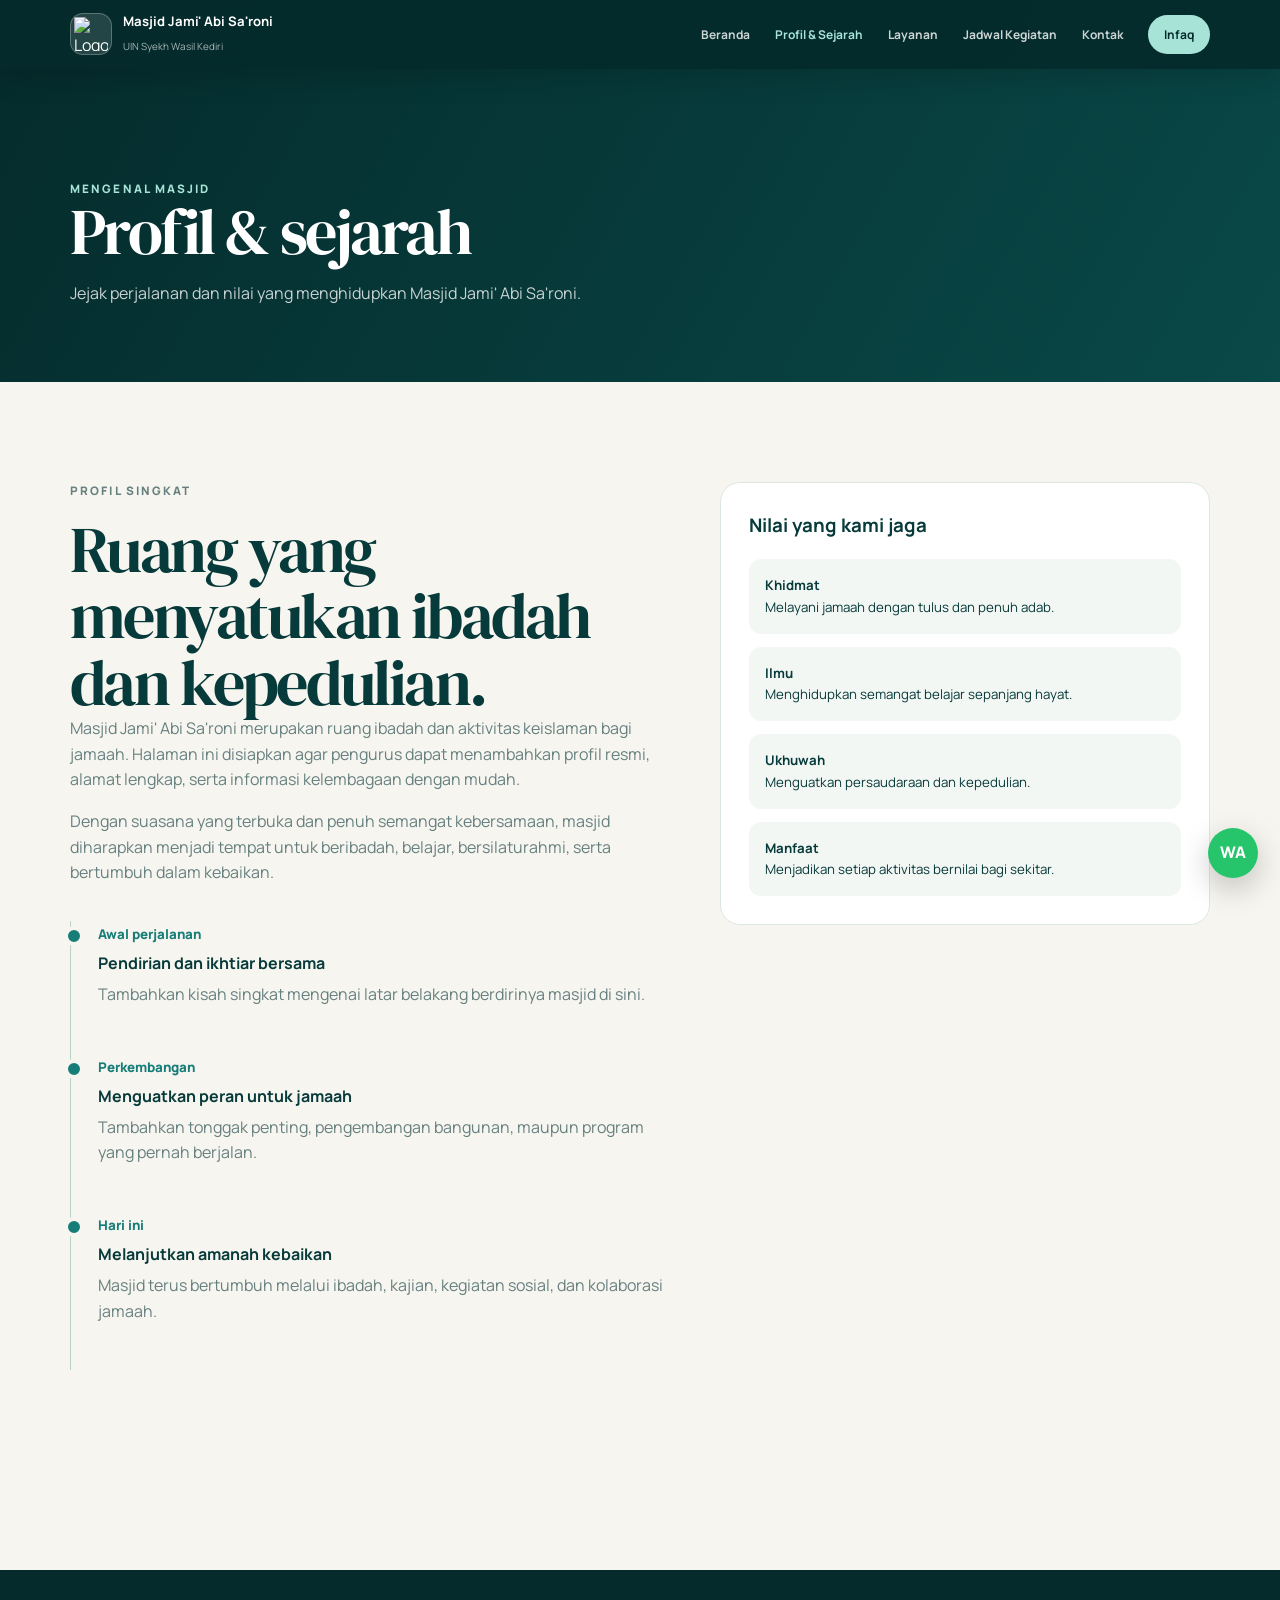
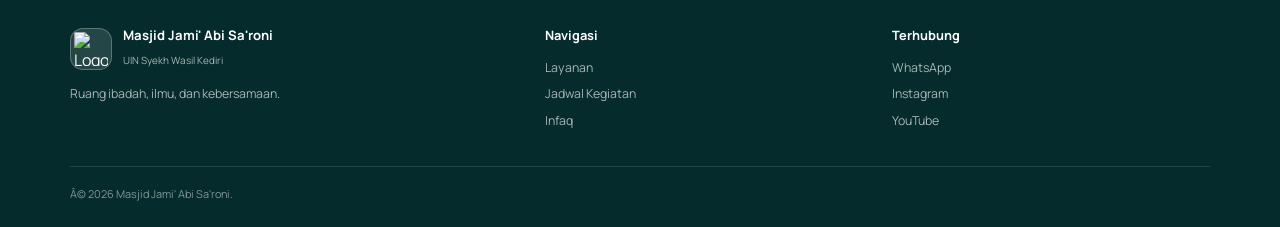
==== profil.html @ 57345748 "Replace website with Masjid Abi Saroni V3" ====
﻿<!doctype html><html lang="id"><head><meta charset="utf-8"><meta name="viewport" content="width=device-width,initial-scale=1"><title>Profil & Sejarah | Masjid Jami' Abi Sa'roni</title><link rel="stylesheet" href="style.css"></head><body class="page-top">
<header class="site-header"><nav class="navigation container"><a class="brand" href="index.html"><span class="brand-mark"><img class="brand-logo"></span><span><strong>Masjid Jami' Abi Sa'roni</strong><small>UIN Syekh Wasil Kediri</small></span></a><button class="menu-button" aria-label="Buka menu" aria-expanded="false">â˜°</button><ul class="nav-links"><li><a href="index.html">Beranda</a></li><li><a class="active" href="profil.html">Profil & Sejarah</a></li><li><a href="layanan.html">Layanan</a></li><li><a href="kegiatan.html">Jadwal Kegiatan</a></li><li><a href="kontak.html">Kontak</a></li><li><a class="infaq-link" href="infaq.html">Infaq</a></li></ul></nav></header>
<main><section class="page-hero"><div class="container"><p class="eyebrow">Mengenal masjid</p><h1 class="title">Profil & sejarah</h1><p>Jejak perjalanan dan nilai yang menghidupkan Masjid Jami' Abi Sa'roni.</p></div></section><section class="section"><div class="container content-grid"><div class="prose"><p class="eyebrow">Profil singkat</p><h2 class="title">Ruang yang menyatukan ibadah dan kepedulian.</h2><p>Masjid Jami' Abi Sa'roni merupakan ruang ibadah dan aktivitas keislaman bagi jamaah. Halaman ini disiapkan agar pengurus dapat menambahkan profil resmi, alamat lengkap, serta informasi kelembagaan dengan mudah.</p><p>Dengan suasana yang terbuka dan penuh semangat kebersamaan, masjid diharapkan menjadi tempat untuk beribadah, belajar, bersilaturahmi, serta bertumbuh dalam kebaikan.</p><div class="timeline"><div class="timeline-item"><small>Awal perjalanan</small><h3>Pendirian dan ikhtiar bersama</h3><p>Tambahkan kisah singkat mengenai latar belakang berdirinya masjid di sini.</p></div><div class="timeline-item"><small>Perkembangan</small><h3>Menguatkan peran untuk jamaah</h3><p>Tambahkan tonggak penting, pengembangan bangunan, maupun program yang pernah berjalan.</p></div><div class="timeline-item"><small>Hari ini</small><h3>Melanjutkan amanah kebaikan</h3><p>Masjid terus bertumbuh melalui ibadah, kajian, kegiatan sosial, dan kolaborasi jamaah.</p></div></div></div><aside class="sidebar-card"><h3>Nilai yang kami jaga</h3><div class="feature-list"><div><b>Khidmat</b>Melayani jamaah dengan tulus dan penuh adab.</div><div><b>Ilmu</b>Menghidupkan semangat belajar sepanjang hayat.</div><div><b>Ukhuwah</b>Menguatkan persaudaraan dan kepedulian.</div><div><b>Manfaat</b>Menjadikan setiap aktivitas bernilai bagi sekitar.</div></div></aside></div></section></main>
<footer><div class="container footer-grid"><div><a class="brand" href="index.html"><span class="brand-mark"><img class="brand-logo"></span><span><strong>Masjid Jami' Abi Sa'roni</strong><small>UIN Syekh Wasil Kediri</small></span></a><p>Ruang ibadah, ilmu, dan kebersamaan.</p></div><div><h4>Navigasi</h4><ul><li><a href="layanan.html">Layanan</a></li><li><a href="kegiatan.html">Jadwal Kegiatan</a></li><li><a href="infaq.html">Infaq</a></li></ul></div><div><h4>Terhubung</h4><ul><li><a data-link="whatsapp" target="_blank">WhatsApp</a></li><li><a data-link="instagram" target="_blank">Instagram</a></li><li><a data-link="youtube" target="_blank">YouTube</a></li></ul></div></div><div class="container footer-bottom">Â© 2026 Masjid Jami' Abi Sa'roni.</div></footer><a class="floating-wa" data-link="whatsapp" target="_blank">WA</a><script src="config.js"></script><script src="script.js"></script></body></html>
---- style.css ----
﻿@import url('https://fonts.googleapis.com/css2?family=DM+Serif+Display:ital@0;1&family=Manrope:wght@400;500;600;700;800&display=swap');
:root{--ink:#073a3a;--deep:#052b2c;--teal:#167d78;--mint:#a8e3d7;--gold:#e5bd75;--paper:#f7f5ef;--white:#fff;--muted:#668080;--line:#dce7e2;--shadow:0 20px 60px rgba(5,43,44,.13)}
*{box-sizing:border-box}html{scroll-behavior:smooth}body{margin:0;background:var(--paper);color:var(--ink);font-family:Manrope,Arial,sans-serif;line-height:1.6}a{color:inherit;text-decoration:none}img{display:block;max-width:100%}.container{width:min(1140px,90%);margin:auto}.section{padding:100px 0}.eyebrow{color:var(--teal);font-size:.73rem;font-weight:800;letter-spacing:.18em;text-transform:uppercase;margin:0 0 14px}.title{font:clamp(2.4rem,5vw,4.4rem)/1.04 'DM Serif Display',serif;letter-spacing:-.04em;margin:0;max-width:760px}.lead{color:var(--muted);max-width:650px;margin:20px 0 0}.button{display:inline-flex;align-items:center;justify-content:center;gap:9px;border:1px solid transparent;border-radius:999px;padding:14px 21px;font-weight:800;font-size:.83rem;transition:.25s;cursor:pointer}.button:hover{transform:translateY(-3px)}.button.primary{background:var(--mint);color:var(--deep)}.button.secondary{border-color:rgba(255,255,255,.4);color:white;background:rgba(255,255,255,.07);backdrop-filter:blur(10px)}.button.dark{background:var(--ink);color:white}.button.outline{border-color:var(--teal);color:var(--teal)}
/* navigation */.site-header{position:fixed;z-index:10;inset:0 0 auto;padding:18px 0;transition:.3s}.site-header.scrolled,.page-top .site-header{padding:11px 0;background:rgba(5,43,44,.94);box-shadow:0 8px 28px rgba(0,0,0,.16);backdrop-filter:blur(16px)}.navigation{display:flex;align-items:center;justify-content:space-between;gap:20px}.brand{display:flex;align-items:center;gap:11px;color:#fff}.brand-mark{width:42px;height:42px;position:relative;border-radius:13px;overflow:hidden;background:rgba(255,255,255,.13);border:1px solid rgba(255,255,255,.25)}.brand-mark:after{content:'â˜ª';display:none;color:var(--mint);font-size:24px;text-align:center;line-height:40px}.brand-mark.logo-missing:after{display:block}.brand-logo{width:100%;height:100%;object-fit:contain;padding:3px}.brand strong{font-size:.82rem;display:block}.brand small{font-size:.62rem;opacity:.65}.nav-links{display:flex;align-items:center;gap:25px;list-style:none;margin:0;padding:0;color:rgba(255,255,255,.8);font-size:.75rem;font-weight:700}.nav-links a:hover,.nav-links a.active{color:var(--mint)}.nav-links .infaq-link{padding:11px 16px;border-radius:999px;background:var(--mint);color:var(--deep)}.menu-button{display:none;background:none;color:white;border:0;font-size:1.5rem}
/* Home hero */.hero{min-height:720px;height:100vh;min-height:650px;color:white;display:flex;align-items:center;position:relative;overflow:hidden;background:var(--deep)}.hero-carousel,.hero-slide,.hero-overlay{position:absolute;inset:0}.hero-slide{background:center/cover no-repeat;opacity:0;transform:scale(1.08);transition:opacity 1.6s ease,transform 7.5s ease}.hero-slide.active{opacity:1;transform:scale(1)}.hero-overlay{background:linear-gradient(90deg,rgba(5,43,44,.96),rgba(5,43,44,.70) 48%,rgba(5,43,44,.2)),linear-gradient(0deg,rgba(5,43,44,.45),transparent 35%)}.hero-content{position:relative;z-index:2;padding-top:85px;max-width:720px}.hero-badge{display:inline-block;padding:8px 13px;border:1px solid rgba(255,255,255,.25);border-radius:999px;background:rgba(255,255,255,.08);font-size:.7rem;letter-spacing:.1em;text-transform:uppercase}.hero h1{font:clamp(4rem,8vw,7.3rem)/.9 'DM Serif Display',serif;letter-spacing:-.055em;margin:24px 0}.hero h1 em{font-style:italic;color:var(--mint)}.hero p{max-width:570px;color:rgba(255,255,255,.82);font-size:1.03rem}.hero-actions{display:flex;flex-wrap:wrap;gap:11px;margin-top:30px}.hero-dots{position:absolute;z-index:2;bottom:36px;right:5%;display:flex;gap:9px}.hero-dots button{width:25px;height:3px;padding:0;border:0;background:rgba(255,255,255,.35);transition:.3s}.hero-dots button.active{background:var(--mint);width:45px}.hero-bottom{height:100px;position:absolute;z-index:2;inset:auto 0 0;background:linear-gradient(transparent,var(--paper))}
.overview{margin-top:-55px;position:relative;z-index:3}.overview-grid{display:grid;grid-template-columns:repeat(4,1fr);border-radius:24px;background:rgba(255,255,255,.95);box-shadow:var(--shadow);padding:25px}.overview-item{padding:8px 25px;border-right:1px solid var(--line)}.overview-item:last-child{border:0}.overview-item b{font:2rem 'DM Serif Display',serif;display:block}.overview-item span{font-size:.72rem;color:var(--muted)}.split{display:grid;grid-template-columns:1fr 1fr;align-items:center;gap:9%;}.image-panel{min-height:510px;border-radius:28px;background:linear-gradient(rgba(5,43,44,.1),rgba(5,43,44,.25)),url('assets/images/foto-masjid.jpeg') center/cover var(--teal);position:relative;overflow:hidden}.image-note{position:absolute;right:20px;bottom:20px;width:210px;padding:20px;border-radius:16px;background:rgba(255,255,255,.92);box-shadow:var(--shadow);font-size:.78rem}.cards{display:grid;grid-template-columns:repeat(3,1fr);gap:18px;margin-top:46px}.card{background:#fff;padding:28px;border:1px solid var(--line);border-radius:18px}.card .icon{color:var(--teal);font-size:1.65rem}.card h3{font-size:1rem;margin:15px 0 8px}.card p{font-size:.82rem;color:var(--muted);margin:0}.surface{background:#e8f0ec}.agenda{display:grid;grid-template-columns:1.1fr .9fr;gap:22px;margin-top:42px}.agenda-main{background:var(--ink);color:#fff;border-radius:22px;padding:34px}.agenda-main .date{color:var(--mint);font-size:.75rem;font-weight:800;letter-spacing:.12em}.agenda-main h3{font:2.2rem/1.1 'DM Serif Display',serif;margin:15px 0}.agenda-list{display:grid;gap:12px}.agenda-row{background:#fff;border-radius:16px;padding:19px 21px;display:flex;justify-content:space-between;gap:10px;border:1px solid var(--line)}.agenda-row b{font-size:.84rem}.agenda-row span{font-size:.72rem;color:var(--muted)}.cta{background:var(--deep);color:#fff;border-radius:28px;padding:54px;display:flex;justify-content:space-between;align-items:center;gap:25px}.cta .eyebrow{color:var(--gold)}.cta .title{font-size:clamp(2.5rem,4vw,3.8rem)}
/* Interior pages */.page-hero{padding:180px 0 75px;background:linear-gradient(120deg,rgba(5,43,44,.96),rgba(10,82,80,.76)),url('assets/images/foto-masjid.jpeg') center/cover var(--deep);color:white}.page-hero .eyebrow{color:var(--mint)}.page-hero .title{max-width:650px}.page-hero p{max-width:580px;color:rgba(255,255,255,.78);margin-bottom:0}.content-grid{display:grid;grid-template-columns:1.1fr .9fr;gap:50px;align-items:start}.prose p{color:var(--muted);margin:0 0 16px}.sidebar-card{padding:28px;background:#fff;border-radius:20px;border:1px solid var(--line)}.sidebar-card h3{margin-top:0}.feature-list{display:grid;gap:13px}.feature-list div{padding:16px;background:#f3f7f4;border-radius:12px;font-size:.83rem}.feature-list b{display:block;color:var(--ink)}.timeline{margin-top:35px;border-left:1px solid #b8d2ca;padding-left:27px}.timeline-item{position:relative;padding:0 0 30px}.timeline-item:before{content:'';position:absolute;width:12px;height:12px;background:var(--teal);border:4px solid var(--paper);border-radius:50%;left:-34px;top:5px}.timeline-item small{color:var(--teal);font-weight:800}.timeline-item h3{margin:5px 0;font-size:1rem}.services-grid,.schedule-grid,.contact-grid{display:grid;grid-template-columns:repeat(3,1fr);gap:18px}.service-card{background:white;padding:30px;border:1px solid var(--line);border-radius:18px;min-height:205px}.service-card .num{color:var(--gold);font:2rem 'DM Serif Display',serif}.service-card h3{margin:12px 0 8px;font-size:1rem}.service-card p{margin:0;color:var(--muted);font-size:.82rem}.schedule-grid{grid-template-columns:repeat(2,1fr)}.schedule-card{padding:28px;border-radius:18px;background:white;border:1px solid var(--line)}.schedule-card time{display:block;color:var(--teal);font-size:.72rem;font-weight:800;text-transform:uppercase;letter-spacing:.12em}.schedule-card h3{margin:10px 0 7px}.schedule-card p{font-size:.82rem;color:var(--muted)}.notice{margin-top:28px;padding:22px 25px;border-radius:15px;background:#fff5dc;color:#745d2a;font-size:.83rem}.contact-card{background:#fff;border:1px solid var(--line);padding:27px;border-radius:18px}.contact-card .contact-icon{font-size:1.4rem;color:var(--teal)}.contact-card h3{font-size:.96rem;margin:13px 0 5px}.contact-card p{font-size:.8rem;color:var(--muted);word-break:break-word}.map-card{margin-top:22px;background:var(--ink);color:#fff;padding:34px;border-radius:20px}.map-card p{color:rgba(255,255,255,.7);font-size:.85rem}.infaq-wrap{display:grid;grid-template-columns:1fr 1fr;gap:22px}.infaq-intro{padding:45px;border-radius:24px;background:var(--ink);color:#fff}.infaq-intro .eyebrow{color:var(--gold)}.infaq-intro p{color:rgba(255,255,255,.75)}.account-card{padding:38px;border-radius:24px;background:#fff;border:1px solid var(--line)}.account-card h2{font:2.4rem 'DM Serif Display',serif;margin-top:0}.account-detail{margin:18px 0;padding:19px;background:#f1f6f3;border-radius:14px}.account-detail span{display:block;color:var(--muted);font-size:.7rem;text-transform:uppercase;letter-spacing:.1em}.account-detail strong{font-size:1rem;word-break:break-word}.account-detail.account-number strong{font-size:1.25rem;color:var(--teal)}
footer{padding:55px 0 25px;background:var(--deep);color:#fff;margin-top:100px}.footer-grid{display:grid;grid-template-columns:1.4fr 1fr 1fr;gap:30px}.footer-grid p,.footer-grid li{font-size:.77rem;color:rgba(255,255,255,.65)}.footer-grid h4{font-size:.8rem;margin:0 0 12px}.footer-grid ul{list-style:none;margin:0;padding:0;display:grid;gap:7px}.footer-bottom{margin-top:35px;padding-top:18px;border-top:1px solid rgba(255,255,255,.12);font-size:.68rem;color:rgba(255,255,255,.5)}.floating-wa{position:fixed;z-index:9;right:22px;bottom:22px;width:50px;height:50px;border-radius:50%;background:#26c46b;color:white;display:grid;place-items:center;box-shadow:0 10px 30px rgba(0,0,0,.22);font-weight:800}
@media(max-width:800px){.site-header{padding:12px 0}.menu-button{display:block}.nav-links{display:none;position:absolute;top:65px;left:5%;right:5%;padding:16px;flex-direction:column;align-items:stretch;background:var(--deep);border-radius:15px;box-shadow:var(--shadow)}.nav-links.open{display:flex}.nav-links .infaq-link{text-align:center}.hero{min-height:670px}.hero-overlay{background:linear-gradient(90deg,rgba(5,43,44,.93),rgba(5,43,44,.55)),linear-gradient(0deg,rgba(5,43,44,.55),transparent)}.overview-grid,.cards,.services-grid,.contact-grid{grid-template-columns:repeat(2,1fr)}.overview-item:nth-child(2){border-right:0}.overview-item:nth-child(-n+2){border-bottom:1px solid var(--line)}.overview-item{padding:15px}.split,.content-grid,.agenda,.infaq-wrap{grid-template-columns:1fr;gap:32px}.image-panel{min-height:350px}.cta{padding:35px;display:block}.cta .button{margin-top:25px}.footer-grid{grid-template-columns:1fr 1fr}.section{padding:72px 0}}
@media(max-width:500px){.brand small{display:none}.hero h1{font-size:3.65rem}.overview{margin-top:-35px}.overview-grid,.cards,.services-grid,.contact-grid,.schedule-grid{grid-template-columns:1fr}.overview-item,.overview-item:nth-child(2){border-right:0;border-bottom:1px solid var(--line)}.overview-item:last-child{border:0}.page-hero{padding-top:135px}.infaq-intro,.account-card{padding:28px}.footer-grid{grid-template-columns:1fr}}
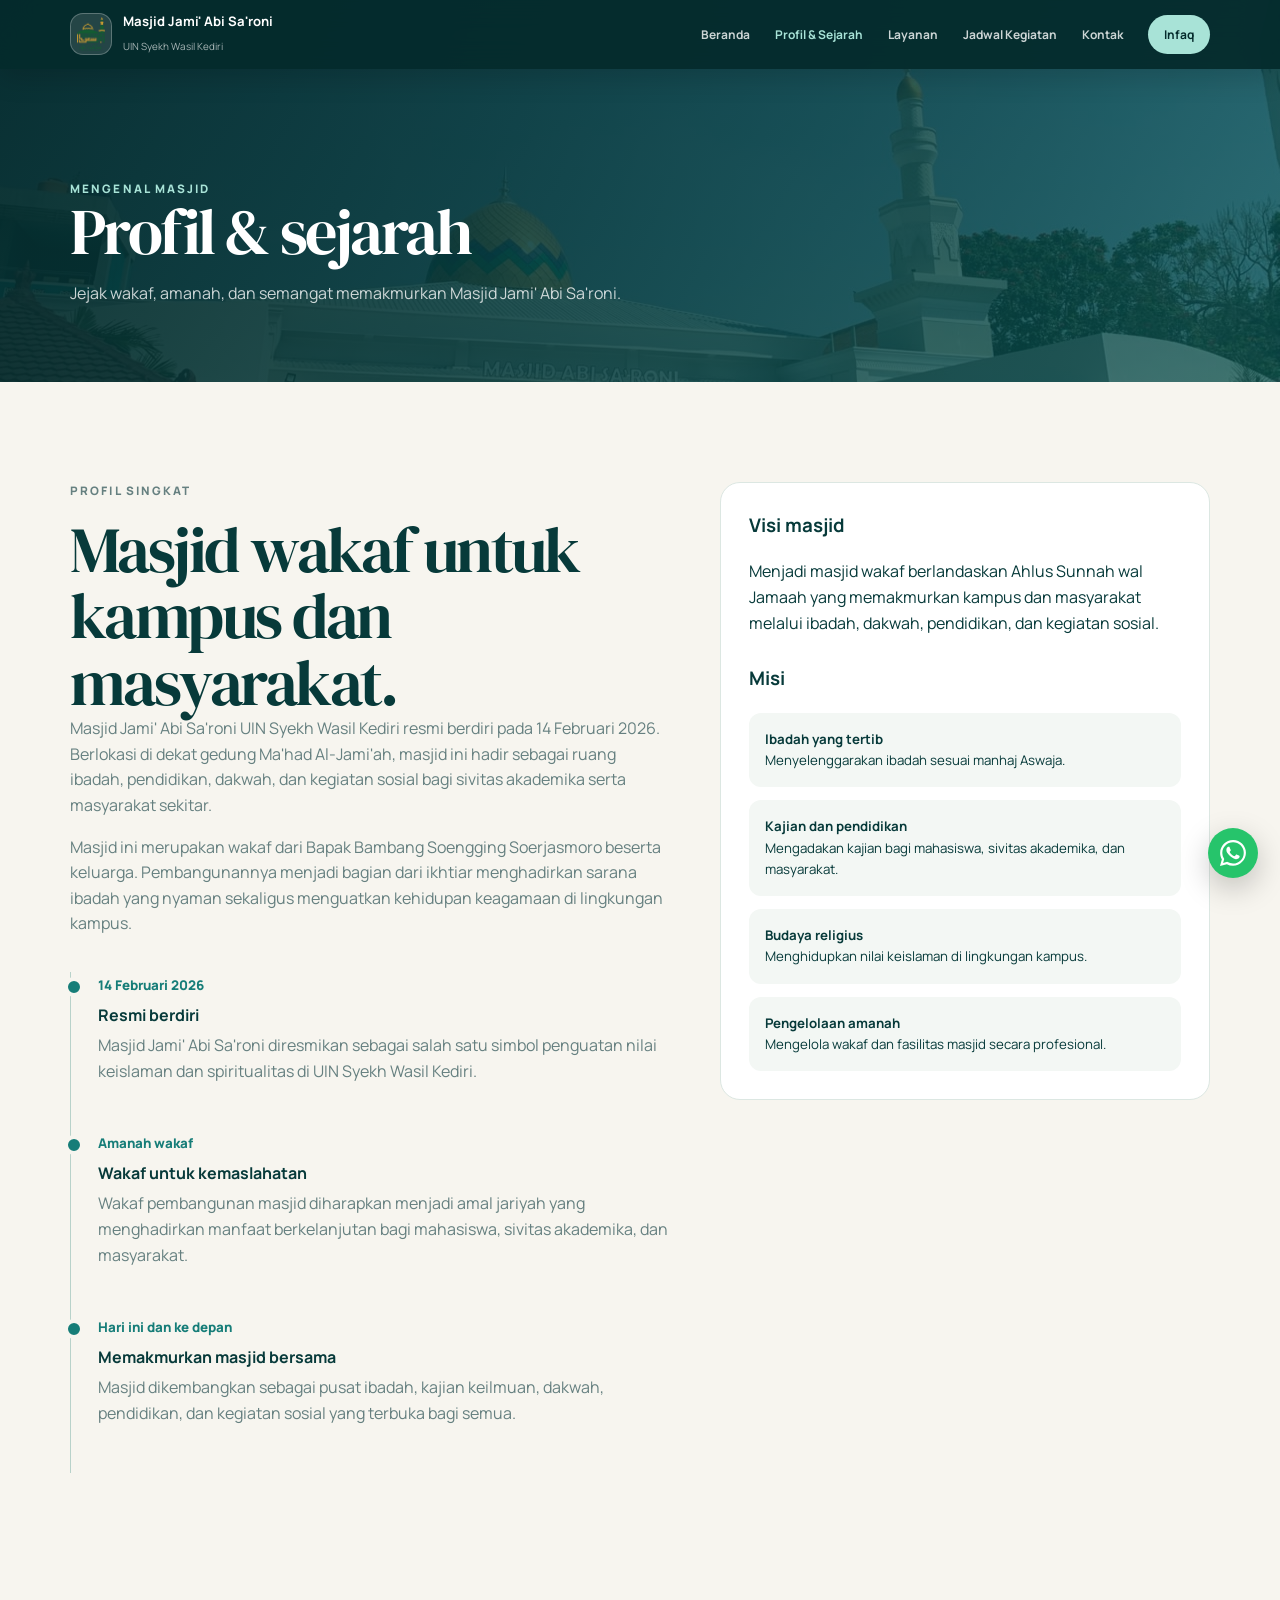
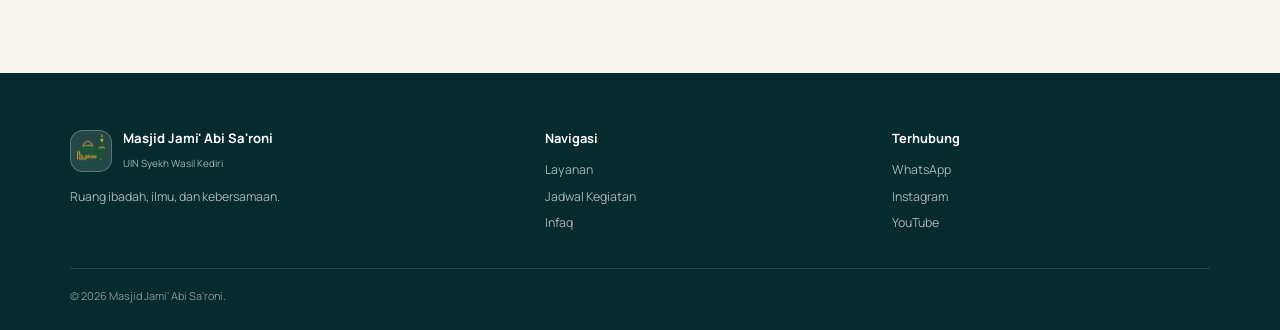
==== commit f01f3455: "Fix homepage overlap and add official mosque profile" ====
--- a/profil.html
+++ b/profil.html
@@ -1,4 +1,26 @@
-﻿<!doctype html><html lang="id"><head><meta charset="utf-8"><meta name="viewport" content="width=device-width,initial-scale=1"><title>Profil & Sejarah | Masjid Jami' Abi Sa'roni</title><link rel="stylesheet" href="style.css"></head><body class="page-top">
-<header class="site-header"><nav class="navigation container"><a class="brand" href="index.html"><span class="brand-mark"><img class="brand-logo"></span><span><strong>Masjid Jami' Abi Sa'roni</strong><small>UIN Syekh Wasil Kediri</small></span></a><button class="menu-button" aria-label="Buka menu" aria-expanded="false">â˜°</button><ul class="nav-links"><li><a href="index.html">Beranda</a></li><li><a class="active" href="profil.html">Profil & Sejarah</a></li><li><a href="layanan.html">Layanan</a></li><li><a href="kegiatan.html">Jadwal Kegiatan</a></li><li><a href="kontak.html">Kontak</a></li><li><a class="infaq-link" href="infaq.html">Infaq</a></li></ul></nav></header>
-<main><section class="page-hero"><div class="container"><p class="eyebrow">Mengenal masjid</p><h1 class="title">Profil & sejarah</h1><p>Jejak perjalanan dan nilai yang menghidupkan Masjid Jami' Abi Sa'roni.</p></div></section><section class="section"><div class="container content-grid"><div class="prose"><p class="eyebrow">Profil singkat</p><h2 class="title">Ruang yang menyatukan ibadah dan kepedulian.</h2><p>Masjid Jami' Abi Sa'roni merupakan ruang ibadah dan aktivitas keislaman bagi jamaah. Halaman ini disiapkan agar pengurus dapat menambahkan profil resmi, alamat lengkap, serta informasi kelembagaan dengan mudah.</p><p>Dengan suasana yang terbuka dan penuh semangat kebersamaan, masjid diharapkan menjadi tempat untuk beribadah, belajar, bersilaturahmi, serta bertumbuh dalam kebaikan.</p><div class="timeline"><div class="timeline-item"><small>Awal perjalanan</small><h3>Pendirian dan ikhtiar bersama</h3><p>Tambahkan kisah singkat mengenai latar belakang berdirinya masjid di sini.</p></div><div class="timeline-item"><small>Perkembangan</small><h3>Menguatkan peran untuk jamaah</h3><p>Tambahkan tonggak penting, pengembangan bangunan, maupun program yang pernah berjalan.</p></div><div class="timeline-item"><small>Hari ini</small><h3>Melanjutkan amanah kebaikan</h3><p>Masjid terus bertumbuh melalui ibadah, kajian, kegiatan sosial, dan kolaborasi jamaah.</p></div></div></div><aside class="sidebar-card"><h3>Nilai yang kami jaga</h3><div class="feature-list"><div><b>Khidmat</b>Melayani jamaah dengan tulus dan penuh adab.</div><div><b>Ilmu</b>Menghidupkan semangat belajar sepanjang hayat.</div><div><b>Ukhuwah</b>Menguatkan persaudaraan dan kepedulian.</div><div><b>Manfaat</b>Menjadikan setiap aktivitas bernilai bagi sekitar.</div></div></aside></div></section></main>
-<footer><div class="container footer-grid"><div><a class="brand" href="index.html"><span class="brand-mark"><img class="brand-logo"></span><span><strong>Masjid Jami' Abi Sa'roni</strong><small>UIN Syekh Wasil Kediri</small></span></a><p>Ruang ibadah, ilmu, dan kebersamaan.</p></div><div><h4>Navigasi</h4><ul><li><a href="layanan.html">Layanan</a></li><li><a href="kegiatan.html">Jadwal Kegiatan</a></li><li><a href="infaq.html">Infaq</a></li></ul></div><div><h4>Terhubung</h4><ul><li><a data-link="whatsapp" target="_blank">WhatsApp</a></li><li><a data-link="instagram" target="_blank">Instagram</a></li><li><a data-link="youtube" target="_blank">YouTube</a></li></ul></div></div><div class="container footer-bottom">Â© 2026 Masjid Jami' Abi Sa'roni.</div></footer><a class="floating-wa" data-link="whatsapp" target="_blank">WA</a><script src="config.js"></script><script src="script.js"></script></body></html>
+<!doctype html>
+<html lang="id">
+<head>
+  <meta charset="utf-8">
+  <meta name="viewport" content="width=device-width,initial-scale=1">
+  <title>Profil &amp; Sejarah | Masjid Jami' Abi Sa'roni</title>
+  <link rel="stylesheet" href="style.css">
+</head>
+<body class="page-top">
+  <header class="site-header"><nav class="navigation container"><a class="brand" href="index.html"><span class="brand-mark"><img class="brand-logo"></span><span><strong>Masjid Jami' Abi Sa'roni</strong><small>UIN Syekh Wasil Kediri</small></span></a><button class="menu-button" aria-label="Buka menu" aria-expanded="false">&#9776;</button><ul class="nav-links"><li><a href="index.html">Beranda</a></li><li><a class="active" href="profil.html">Profil &amp; Sejarah</a></li><li><a href="layanan.html">Layanan</a></li><li><a href="kegiatan.html">Jadwal Kegiatan</a></li><li><a href="kontak.html">Kontak</a></li><li><a class="infaq-link" href="infaq.html">Infaq</a></li></ul></nav></header>
+  <main>
+    <section class="page-hero"><div class="container"><p class="eyebrow">Mengenal masjid</p><h1 class="title">Profil &amp; sejarah</h1><p>Jejak wakaf, amanah, dan semangat memakmurkan Masjid Jami' Abi Sa'roni.</p></div></section>
+    <section class="section"><div class="container content-grid"><div class="prose">
+      <p class="eyebrow">Profil singkat</p><h2 class="title">Masjid wakaf untuk kampus dan masyarakat.</h2>
+      <p>Masjid Jami' Abi Sa'roni UIN Syekh Wasil Kediri resmi berdiri pada 14 Februari 2026. Berlokasi di dekat gedung Ma'had Al-Jami'ah, masjid ini hadir sebagai ruang ibadah, pendidikan, dakwah, dan kegiatan sosial bagi sivitas akademika serta masyarakat sekitar.</p>
+      <p>Masjid ini merupakan wakaf dari Bapak Bambang Soengging Soerjasmoro beserta keluarga. Pembangunannya menjadi bagian dari ikhtiar menghadirkan sarana ibadah yang nyaman sekaligus menguatkan kehidupan keagamaan di lingkungan kampus.</p>
+      <div class="timeline">
+        <div class="timeline-item"><small>14 Februari 2026</small><h3>Resmi berdiri</h3><p>Masjid Jami' Abi Sa'roni diresmikan sebagai salah satu simbol penguatan nilai keislaman dan spiritualitas di UIN Syekh Wasil Kediri.</p></div>
+        <div class="timeline-item"><small>Amanah wakaf</small><h3>Wakaf untuk kemaslahatan</h3><p>Wakaf pembangunan masjid diharapkan menjadi amal jariyah yang menghadirkan manfaat berkelanjutan bagi mahasiswa, sivitas akademika, dan masyarakat.</p></div>
+        <div class="timeline-item"><small>Hari ini dan ke depan</small><h3>Memakmurkan masjid bersama</h3><p>Masjid dikembangkan sebagai pusat ibadah, kajian keilmuan, dakwah, pendidikan, dan kegiatan sosial yang terbuka bagi semua.</p></div>
+      </div>
+    </div><aside class="sidebar-card"><h3>Visi masjid</h3><p>Menjadi masjid wakaf berlandaskan Ahlus Sunnah wal Jamaah yang memakmurkan kampus dan masyarakat melalui ibadah, dakwah, pendidikan, dan kegiatan sosial.</p><h3 style="margin-top:28px">Misi</h3><div class="feature-list"><div><b>Ibadah yang tertib</b>Menyelenggarakan ibadah sesuai manhaj Aswaja.</div><div><b>Kajian dan pendidikan</b>Mengadakan kajian bagi mahasiswa, sivitas akademika, dan masyarakat.</div><div><b>Budaya religius</b>Menghidupkan nilai keislaman di lingkungan kampus.</div><div><b>Pengelolaan amanah</b>Mengelola wakaf dan fasilitas masjid secara profesional.</div></div></aside></div></section>
+  </main>
+  <footer><div class="container footer-grid"><div><a class="brand" href="index.html"><span class="brand-mark"><img class="brand-logo"></span><span><strong>Masjid Jami' Abi Sa'roni</strong><small>UIN Syekh Wasil Kediri</small></span></a><p>Ruang ibadah, ilmu, dan kebersamaan.</p></div><div><h4>Navigasi</h4><ul><li><a href="layanan.html">Layanan</a></li><li><a href="kegiatan.html">Jadwal Kegiatan</a></li><li><a href="infaq.html">Infaq</a></li></ul></div><div><h4>Terhubung</h4><ul><li><a data-link="whatsapp" target="_blank">WhatsApp</a></li><li><a data-link="instagram" target="_blank">Instagram</a></li><li><a data-link="youtube" target="_blank">YouTube</a></li></ul></div></div><div class="container footer-bottom">&copy; 2026 Masjid Jami' Abi Sa'roni.</div></footer><a class="floating-wa" data-link="whatsapp" target="_blank" aria-label="WhatsApp"></a><script src="config.js"></script><script src="script.js"></script>
+</body>
+</html>
--- a/style.css
+++ b/style.css
@@ -8,3 +8,9 @@
 footer{padding:55px 0 25px;background:var(--deep);color:#fff;margin-top:100px}.footer-grid{display:grid;grid-template-columns:1.4fr 1fr 1fr;gap:30px}.footer-grid p,.footer-grid li{font-size:.77rem;color:rgba(255,255,255,.65)}.footer-grid h4{font-size:.8rem;margin:0 0 12px}.footer-grid ul{list-style:none;margin:0;padding:0;display:grid;gap:7px}.footer-bottom{margin-top:35px;padding-top:18px;border-top:1px solid rgba(255,255,255,.12);font-size:.68rem;color:rgba(255,255,255,.5)}.floating-wa{position:fixed;z-index:9;right:22px;bottom:22px;width:50px;height:50px;border-radius:50%;background:#26c46b;color:white;display:grid;place-items:center;box-shadow:0 10px 30px rgba(0,0,0,.22);font-weight:800}
 @media(max-width:800px){.site-header{padding:12px 0}.menu-button{display:block}.nav-links{display:none;position:absolute;top:65px;left:5%;right:5%;padding:16px;flex-direction:column;align-items:stretch;background:var(--deep);border-radius:15px;box-shadow:var(--shadow)}.nav-links.open{display:flex}.nav-links .infaq-link{text-align:center}.hero{min-height:670px}.hero-overlay{background:linear-gradient(90deg,rgba(5,43,44,.93),rgba(5,43,44,.55)),linear-gradient(0deg,rgba(5,43,44,.55),transparent)}.overview-grid,.cards,.services-grid,.contact-grid{grid-template-columns:repeat(2,1fr)}.overview-item:nth-child(2){border-right:0}.overview-item:nth-child(-n+2){border-bottom:1px solid var(--line)}.overview-item{padding:15px}.split,.content-grid,.agenda,.infaq-wrap{grid-template-columns:1fr;gap:32px}.image-panel{min-height:350px}.cta{padding:35px;display:block}.cta .button{margin-top:25px}.footer-grid{grid-template-columns:1fr 1fr}.section{padding:72px 0}}
 @media(max-width:500px){.brand small{display:none}.hero h1{font-size:3.65rem}.overview{margin-top:-35px}.overview-grid,.cards,.services-grid,.contact-grid,.schedule-grid{grid-template-columns:1fr}.overview-item,.overview-item:nth-child(2){border-right:0;border-bottom:1px solid var(--line)}.overview-item:last-child{border:0}.page-hero{padding-top:135px}.infaq-intro,.account-card{padding:28px}.footer-grid{grid-template-columns:1fr}}
+
+/* Keep the hero fade behind its text and actions. */
+.hero-bottom{z-index:1;pointer-events:none}
+.hero-content,.hero-dots{z-index:3}
+.overview{margin-top:0}
+.floating-wa svg{width:26px;height:26px;fill:currentColor}
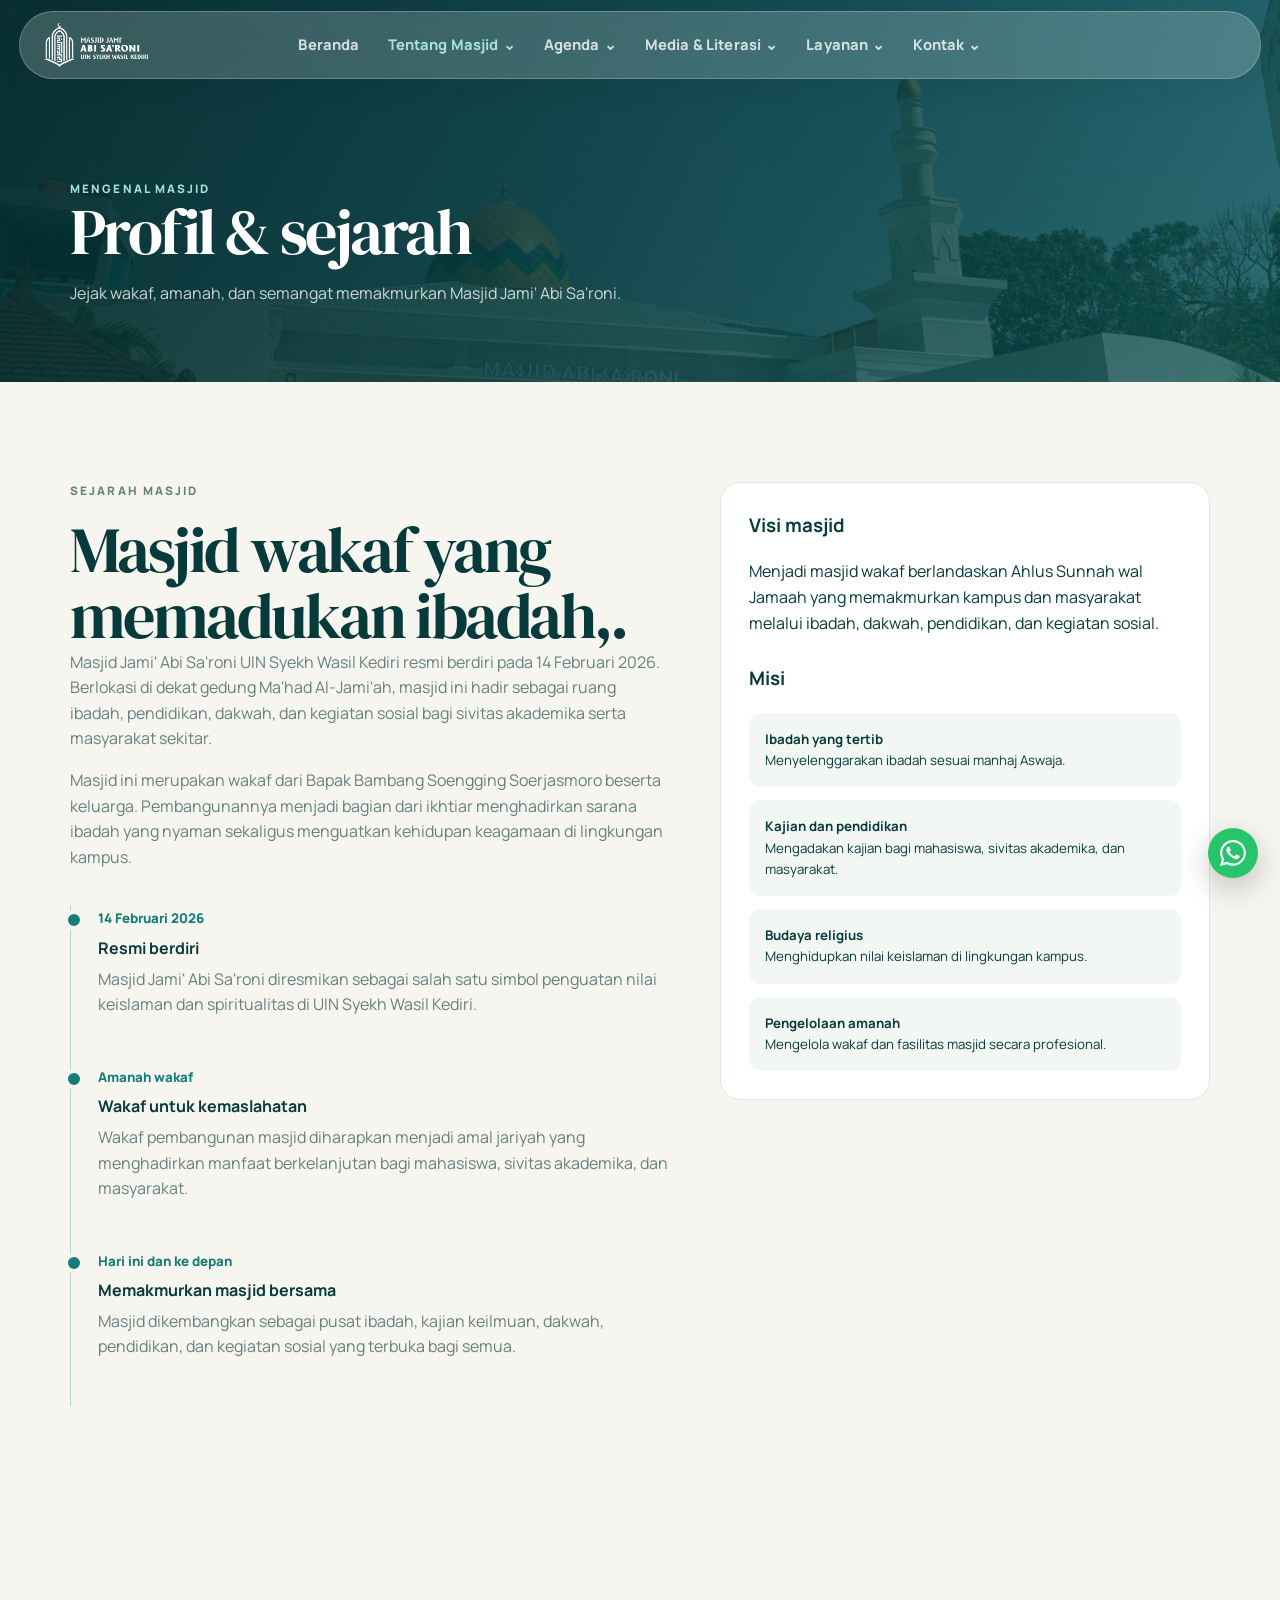
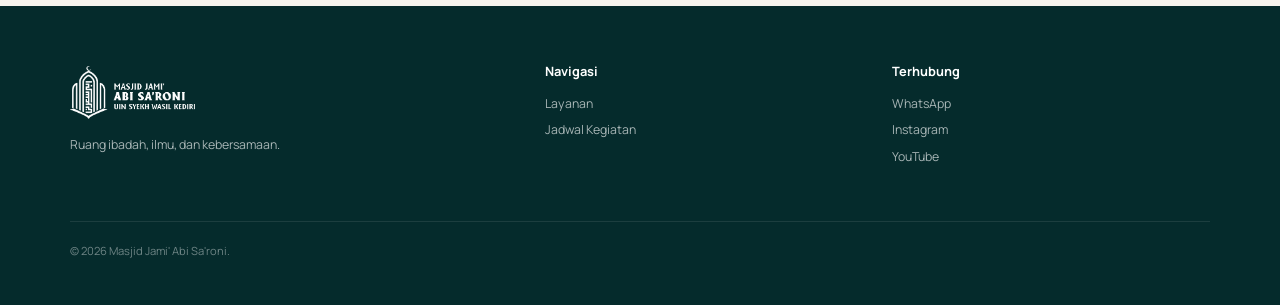
==== commit ed9a9399: "revisi profil html" ====
--- a/profil.html
+++ b/profil.html
@@ -11,7 +11,7 @@
   <main>
     <section class="page-hero"><div class="container"><p class="eyebrow">Mengenal masjid</p><h1 class="title">Profil &amp; sejarah</h1><p>Jejak wakaf, amanah, dan semangat memakmurkan Masjid Jami' Abi Sa'roni.</p></div></section>
     <section class="section"><div class="container content-grid"><div class="prose">
-      <p class="eyebrow">Profil singkat</p><h2 class="title">Masjid wakaf untuk kampus dan masyarakat.</h2>
+      <p class="eyebrow">Sejarah Masjid</p><h2 class="title">Masjid wakaf yang memadukan ibadah,.</h2>
       <p>Masjid Jami' Abi Sa'roni UIN Syekh Wasil Kediri resmi berdiri pada 14 Februari 2026. Berlokasi di dekat gedung Ma'had Al-Jami'ah, masjid ini hadir sebagai ruang ibadah, pendidikan, dakwah, dan kegiatan sosial bagi sivitas akademika serta masyarakat sekitar.</p>
       <p>Masjid ini merupakan wakaf dari Bapak Bambang Soengging Soerjasmoro beserta keluarga. Pembangunannya menjadi bagian dari ikhtiar menghadirkan sarana ibadah yang nyaman sekaligus menguatkan kehidupan keagamaan di lingkungan kampus.</p>
       <div class="timeline">
@@ -21,6 +21,6 @@
       </div>
     </div><aside class="sidebar-card"><h3>Visi masjid</h3><p>Menjadi masjid wakaf berlandaskan Ahlus Sunnah wal Jamaah yang memakmurkan kampus dan masyarakat melalui ibadah, dakwah, pendidikan, dan kegiatan sosial.</p><h3 style="margin-top:28px">Misi</h3><div class="feature-list"><div><b>Ibadah yang tertib</b>Menyelenggarakan ibadah sesuai manhaj Aswaja.</div><div><b>Kajian dan pendidikan</b>Mengadakan kajian bagi mahasiswa, sivitas akademika, dan masyarakat.</div><div><b>Budaya religius</b>Menghidupkan nilai keislaman di lingkungan kampus.</div><div><b>Pengelolaan amanah</b>Mengelola wakaf dan fasilitas masjid secara profesional.</div></div></aside></div></section>
   </main>
-  <footer><div class="container footer-grid"><div><a class="brand" href="index.html"><span class="brand-mark"><img class="brand-logo"></span><span><strong>Masjid Jami' Abi Sa'roni</strong><small>UIN Syekh Wasil Kediri</small></span></a><p>Ruang ibadah, ilmu, dan kebersamaan.</p></div><div><h4>Navigasi</h4><ul><li><a href="layanan.html">Layanan</a></li><li><a href="kegiatan.html">Jadwal Kegiatan</a></li><li><a href="infaq.html">Infaq</a></li></ul></div><div><h4>Terhubung</h4><ul><li><a data-link="whatsapp" target="_blank">WhatsApp</a></li><li><a data-link="instagram" target="_blank">Instagram</a></li><li><a data-link="youtube" target="_blank">YouTube</a></li></ul></div></div><div class="container footer-bottom">&copy; 2026 Masjid Jami' Abi Sa'roni.</div></footer><a class="floating-wa" data-link="whatsapp" target="_blank" aria-label="WhatsApp"></a><script src="config.js"></script><script src="script.js"></script>
+  <footer><div class="container footer-grid"><div><a class="brand" href="index.html"><span class="brand-mark"><img class="brand-logo"></span><span></span></a><p>Ruang ibadah, ilmu, dan kebersamaan.</p></div><div><h4>Navigasi</h4><ul><li><a href="layanan.html">Layanan</a></li><li><a href="kegiatan.html">Jadwal Kegiatan</a></li><li></li></ul></div><div><h4>Terhubung</h4><ul><li><a data-link="whatsapp" target="_blank">WhatsApp</a></li><li><a data-link="instagram" target="_blank">Instagram</a></li><li><a data-link="youtube" target="_blank">YouTube</a></li></ul></div></div><div class="container footer-bottom">&copy; 2026 Masjid Jami' Abi Sa'roni.</div></footer><a class="floating-wa" data-link="whatsapp" target="_blank" aria-label="WhatsApp"></a><script src="config.js"></script><script src="script.js"></script>
 </body>
 </html>
--- a/style.css
+++ b/style.css
@@ -14,3 +14,5921 @@
 .hero-content,.hero-dots{z-index:3}
 .overview{margin-top:0}
 .floating-wa svg{width:26px;height:26px;fill:currentColor}
+.nav-group{position:relative}.nav-group-trigger{border:0;background:transparent;color:inherit;font:inherit;font-weight:700;cursor:pointer;padding:0;white-space:nowrap}.nav-group-trigger span{font-size:1rem;margin-left:3px}.nav-group.active>.nav-group-trigger,.nav-group-trigger:hover{color:var(--mint)}.nav-submenu{display:none;position:absolute;top:calc(100% + 14px);left:-16px;z-index:20;min-width:230px;padding:10px;list-style:none;border-radius:14px;background:#fff;color:var(--ink);box-shadow:var(--shadow);font-size:.72rem}.nav-group.open>.nav-submenu{display:grid;gap:2px}.nav-submenu a{display:block;padding:9px 10px;border-radius:8px}.nav-submenu a:hover{background:#eef6f3;color:var(--teal)}
+@media(max-width:800px){.nav-group{width:100%}.nav-group-trigger{width:100%;text-align:left;padding:8px 0;color:#fff}.nav-submenu{position:static;min-width:0;margin:4px 0 2px;padding:5px;background:rgba(255,255,255,.1);color:#fff;box-shadow:none}.nav-submenu a{padding:8px 10px}.nav-submenu a:hover{background:rgba(255,255,255,.12);color:var(--mint)}}
+
+/* Homepage header refinements */
+.brand-mark{background:#fff;border-color:rgba(255,255,255,.65)}
+.brand-logo{padding:4px}
+.hero h1{font-size:clamp(3.7rem,6.2vw,5.9rem);line-height:.98;max-width:900px}
+.hero-tagline{font:clamp(1.35rem,2.6vw,2.25rem)/1.15 'DM Serif Display',serif!important;margin:0 0 16px!important;color:#fff!important}
+.hero-tagline em{color:var(--mint);font-style:italic}
+@media(min-width:801px){.nav-group:hover>.nav-submenu{display:grid}.nav-group:hover>.nav-group-trigger{color:var(--mint)}}
+
+/* Home redesign: brighter, modular, and community-focused. */
+body:not(.page-top){background:#fff}
+body:not(.page-top) .site-header{padding:13px 0;background:rgba(255,255,255,.97);box-shadow:0 3px 18px rgba(5,43,44,.09);backdrop-filter:blur(12px)}
+body:not(.page-top) .brand{color:var(--ink)}
+body:not(.page-top) .brand small{color:var(--muted);opacity:1}
+body:not(.page-top) .brand-mark{background:#fff;border-color:#d9e6e2}
+body:not(.page-top) .nav-links{color:var(--ink)}
+body:not(.page-top) .nav-group-trigger{color:var(--ink)}
+body:not(.page-top) .nav-links a:hover,body:not(.page-top) .nav-links a.active,body:not(.page-top) .nav-group.active>.nav-group-trigger,body:not(.page-top) .nav-group-trigger:hover{color:var(--teal)}
+.hero-home{min-height:700px;height:760px;align-items:center}
+.hero-home .hero-overlay{background:linear-gradient(90deg,rgba(3,40,43,.91) 0%,rgba(4,58,60,.75) 44%,rgba(4,58,60,.18) 100%),linear-gradient(0deg,rgba(3,40,43,.4),transparent 48%)}
+.hero-home .hero-content{padding-top:95px;max-width:670px}
+.hero-home h1{margin:20px 0 12px;font:800 clamp(3.6rem,6.2vw,6rem)/.95 Manrope,Arial,sans-serif;letter-spacing:-.07em;text-transform:none}
+.hero-home .hero-tagline{font:clamp(1.45rem,2.7vw,2.25rem)/1.18 'DM Serif Display',serif!important;margin:0 0 18px!important}
+.hero-home .hero-copy{max-width:550px;font-size:1rem;line-height:1.75}
+.hero-home .button.secondary{border-color:rgba(255,255,255,.65)}
+.home-intro{background:#f5faf8;padding:48px 0}.intro-grid,.section-heading{display:flex;gap:40px;align-items:end;justify-content:space-between}.intro-grid h2,.section-heading h2,.home-split h2,.home-cta h2{font:700 clamp(2rem,3.8vw,3.35rem)/1.05 Manrope,Arial,sans-serif;letter-spacing:-.055em;margin:0;color:var(--ink)}.intro-grid p{max-width:660px;margin:14px 0 0;color:var(--muted)}.text-link{display:inline-flex;gap:8px;align-items:center;font-size:.84rem;font-weight:800;color:var(--teal);white-space:nowrap}.text-link span{font-size:1.2rem}.home-section{padding:105px 0}.section-heading{align-items:start}.section-heading>p{max-width:370px;color:var(--muted);margin:25px 0 0;font-size:.9rem}.pillars-section{background:#fff}.pillars-grid,.program-grid{display:grid;grid-template-columns:repeat(3,1fr);gap:20px;margin-top:44px}.pillar-card{padding:30px;border-radius:18px;background:#f5faf8;border:1px solid #e0ece8;transition:transform .25s,box-shadow .25s}.pillar-card:hover,.program-card:hover{transform:translateY(-5px);box-shadow:var(--shadow)}.pillar-card span,.program-number{display:block;color:var(--teal);font:2rem 'DM Serif Display',serif}.pillar-card h3,.program-card h3{margin:17px 0 9px;font-size:1.1rem}.pillar-card p,.program-card p{margin:0;color:var(--muted);font-size:.84rem}.home-split{background:#f6f7f3}.home-image{min-height:430px;border-radius:24px;background:linear-gradient(rgba(4,58,60,.12),rgba(4,58,60,.42)),url('assets/images/foto-masjid.jpeg') center/cover;position:relative;overflow:hidden}.home-image-label{position:absolute;bottom:22px;left:22px;padding:13px 16px;border-radius:12px;background:rgba(255,255,255,.93);color:var(--ink);font-weight:800;font-size:.84rem}.home-image-label span{font-size:.7rem;color:var(--muted);font-weight:600}.home-split .lead{margin-bottom:26px}.programs-section{background:#fff}.program-card{padding:29px;border:1px solid var(--line);border-radius:18px;background:#fff;transition:transform .25s,box-shadow .25s}.program-card a{display:inline-block;margin-top:19px;font-size:.79rem;font-weight:800;color:var(--teal)}.home-cta{margin:0 auto 105px;padding:56px;border-radius:26px;background:var(--ink);color:#fff;display:flex;align-items:center;justify-content:space-between;gap:35px}.home-cta .eyebrow{color:var(--mint)}.home-cta h2{color:#fff;max-width:720px}.home-cta p{color:rgba(255,255,255,.7);margin:16px 0 0;max-width:630px}.cta-actions{display:flex;gap:10px;flex-wrap:wrap}.light-outline{border-color:rgba(255,255,255,.45)!important;color:#fff!important}
+@media(max-width:800px){body:not(.page-top) .menu-button{color:var(--ink)}.hero-home{height:auto;min-height:690px}.hero-home .hero-content{padding-top:130px;padding-bottom:105px}.intro-grid,.section-heading,.home-cta{display:block}.intro-grid .text-link,.section-heading .text-link{margin-top:22px}.pillars-grid,.program-grid{grid-template-columns:1fr}.home-section{padding:70px 0}.home-cta{margin-bottom:70px;padding:35px}.cta-actions{margin-top:28px}.hero-home h1{font-size:3.45rem}}
+
+.prayer-section{padding:0 0 105px;background:#f5faf8}.prayer-card{display:grid;grid-template-columns:.9fr 1.6fr;gap:40px;padding:38px 42px;border-radius:22px;background:var(--ink);color:#fff}.prayer-heading .eyebrow{color:var(--mint)}.prayer-heading h2{margin:0;font:700 1.8rem/1.1 Manrope,Arial,sans-serif;letter-spacing:-.05em}.prayer-heading p{margin:11px 0;color:rgba(255,255,255,.7);font-size:.8rem}.prayer-heading a{color:var(--mint);font-size:.75rem;font-weight:800}.prayer-times{display:grid;grid-template-columns:repeat(5,1fr);align-items:center;gap:0}.prayer-time{padding:7px 16px;border-left:1px solid rgba(255,255,255,.16)}.prayer-time:first-child{border-left:0}.prayer-time span{display:block;color:rgba(255,255,255,.65);font-size:.72rem}.prayer-time strong{display:block;margin-top:5px;font:1.7rem 'DM Serif Display',serif;color:#fff}@media(max-width:800px){.prayer-section{padding-bottom:70px}.prayer-card{grid-template-columns:1fr;padding:30px;gap:28px}.prayer-times{grid-template-columns:repeat(2,1fr);gap:12px}.prayer-time{border:0;padding:10px 0}.prayer-time:last-child{grid-column:span 2}}
+/* Styling Section Program Masjid */
+.program-section {
+  padding: 60px 20px;
+  background-color: #ffffff;
+  font-family: 'Segoe UI', Tahoma, Geneva, Verdana, sans-serif;
+}
+
+.program-container {
+  max-width: 1140px;
+  margin: 0 auto;
+}
+
+/* Header Judul */
+.program-header {
+  text-align: center;
+  margin-bottom: 30px;
+}
+
+.program-header h2 {
+  font-size: 36px;
+  font-weight: 800;
+  color: #0b2545;
+  margin-bottom: 8px;
+}
+
+.program-header p {
+  font-size: 16px;
+  color: #718096;
+}
+
+/* Filter Tombol */
+.program-filter {
+  display: flex;
+  justify-content: center;
+  flex-wrap: wrap;
+  gap: 12px;
+  margin-bottom: 40px;
+}
+
+.filter-btn {
+  padding: 10px 24px;
+  border-radius: 8px;
+  border: none;
+  font-size: 15px;
+  font-weight: 600;
+  cursor: pointer;
+  background-color: #08214d;
+  color: #ffffff;
+  transition: all 0.3s ease;
+}
+
+.filter-btn.active, .filter-btn:hover {
+  background-color: #f97316; /* Warna oranye aktif */
+  color: #ffffff;
+}
+
+/* Grid Layout Card */
+.program-grid {
+  display: grid;
+  grid-template-columns: repeat(auto-fill, minmax(300px, 1fr));
+  gap: 24px;
+}
+
+/* Card Styling */
+.program-card {
+  border: 1px solid #e2e8f0;
+  border-radius: 12px;
+  overflow: hidden;
+  background: #ffffff;
+  box-shadow: 0 2px 10px rgba(0,0,0,0.04);
+  transition: transform 0.3s ease, box-shadow 0.3s ease;
+}
+
+.program-card:hover {
+  transform: translateY(-4px);
+  box-shadow: 0 8px 20px rgba(0,0,0,0.08);
+}
+
+.card-image img {
+  width: 100%;
+  height: 200px;
+  object-fit: cover;
+}
+
+.card-content {
+  padding: 20px;
+}
+
+.card-category {
+  display: inline-block;
+  font-size: 13px;
+  font-weight: 700;
+  color: #1d4ed8;
+  margin-bottom: 8px;
+  text-transform: uppercase;
+}
+
+.card-title {
+  font-size: 18px;
+  font-weight: 700;
+  color: #1e293b;
+  margin-bottom: 10px;
+  line-height: 1.4;
+}
+
+.card-desc {
+  font-size: 14px;
+  color: #64748b;
+  line-height: 1.5;
+  margin-bottom: 16px;
+}
+
+.card-link {
+  font-size: 14px;
+  font-weight: 600;
+  color: #1d4ed8;
+  text-decoration: none;
+}
+
+.card-link:hover {
+  text-decoration: underline;
+}/* Styling Section Program Masjid - Sesuai Palette Web */
+.program-section {
+  padding: 60px 20px;
+  background-color: #f8fafc;
+  font-family: inherit;
+}
+
+.program-container {
+  max-width: 1140px;
+  margin: 0 auto;
+}
+
+/* Header Judul */
+.program-header {
+  text-align: center;
+  margin-bottom: 30px;
+}
+
+.program-header h2 {
+  font-size: 32px;
+  font-weight: 800;
+  color: #0f172a;
+  margin-bottom: 8px;
+}
+
+.program-header p {
+  font-size: 15px;
+  color: #64748b;
+}
+
+/* Filter Tombol */
+.program-filter {
+  display: flex;
+  justify-content: center;
+  flex-wrap: wrap;
+  gap: 10px;
+  margin-bottom: 40px;
+}
+
+.filter-btn {
+  padding: 10px 22px;
+  border-radius: 25px; /* Dibuat sedikit rounded pill agar senada tombol Login */
+  border: 1px solid #00a8cc;
+  font-size: 14px;
+  font-weight: 600;
+  cursor: pointer;
+  background-color: #ffffff;
+  color: #00a8cc;
+  transition: all 0.25s ease;
+}
+
+/* Tombol Aktif & Hover (Warna Teal/Cyan Khas Web Masjid Abi S'roni) */
+.filter-btn.active, 
+.filter-btn:hover {
+  background-color: #00a8cc; /* Sesuai warna khas tombol login */
+  color: #ffffff;
+  box-shadow: 0 4px 12px rgba(0, 168, 204, 0.25);
+}
+
+/* Grid Layout Card */
+.program-grid {
+  display: grid;
+  grid-template-columns: repeat(auto-fill, minmax(320px, 1fr));
+  gap: 24px;
+}
+
+/* Card Styling */
+.program-card {
+  border: 1px solid #e2e8f0;
+  border-radius: 12px;
+  overflow: hidden;
+  background: #ffffff;
+  box-shadow: 0 4px 6px -1px rgba(0, 0, 0, 0.05);
+  transition: transform 0.3s ease, box-shadow 0.3s ease;
+}
+
+.program-card:hover {
+  transform: translateY(-4px);
+  box-shadow: 0 10px 20px -5px rgba(0, 0, 0, 0.1);
+}
+
+.card-image img {
+  width: 100%;
+  height: 200px;
+  object-fit: cover;
+  display: block;
+}
+
+.card-content {
+  padding: 20px;
+}
+
+.card-category {
+  display: inline-block;
+  font-size: 12px;
+  font-weight: 700;
+  color: #00a8cc;
+  letter-spacing: 0.5px;
+  margin-bottom: 8px;
+  text-transform: uppercase;
+}
+
+.card-title {
+  font-size: 18px;
+  font-weight: 700;
+  color: #0f172a;
+  margin-bottom: 10px;
+  line-height: 1.4;
+}
+
+.card-desc {
+  font-size: 14px;
+  color: #64748b;
+  line-height: 1.5;
+  margin-bottom: 16px;
+}
+
+.card-link {
+  font-size: 14px;
+  font-weight: 600;
+  color: #00a8cc;
+  text-decoration: none;
+  display: inline-flex;
+  align-items: center;
+  transition: color 0.2s;
+}
+
+.card-link:hover {
+  color: #007a99;
+  text-decoration: underline;
+}
+
+/* Navigation icons and a continuous hover area for dropdown links. */
+.nav-links>li>a,.nav-group-trigger{display:inline-flex;align-items:center;gap:6px}.nav-icon{width:14px;font-style:normal;font-size:.95rem;line-height:1;text-align:center}.nav-chevron{margin-left:0!important;font-size:.95rem!important}.nav-submenu{top:calc(100% - 2px)!important}
+
+/* V2-inspired sections below the hero. */
+.v2-section{padding:110px 0}.v2-soft{background:#e9f1ee}.v2-statbar{position:relative;z-index:4;margin-top:-48px}.v2-stats{display:grid;grid-template-columns:repeat(4,1fr);padding:28px;background:rgba(255,255,255,.96);border:1px solid rgba(255,255,255,.75);border-radius:26px;box-shadow:0 25px 60px rgba(5,43,44,.15)}.v2-stats>div{padding:8px 24px;border-right:1px solid var(--line)}.v2-stats>div:last-child{border:0}.v2-stats b{display:block;font:2.35rem 'DM Serif Display',serif}.v2-stats span{font-size:.72rem;color:var(--muted)}.v2-intro{display:grid;grid-template-columns:1.05fr .95fr;align-items:center;gap:9%}.v2-intro h2,.v2-heading h2,.v2-prayer h2,.v2-donate h2{font:clamp(2.6rem,4.7vw,4.3rem)/1.02 'DM Serif Display',serif;letter-spacing:-.055em;margin:14px 0 20px}.v2-intro p{margin:0 0 16px}.v2-photo{position:relative}.v2-photo:before{content:'';position:absolute;inset:18px -18px -18px 18px;border:1px solid rgba(18,109,104,.25);border-radius:30px;z-index:0}.v2-photo img{position:relative;height:520px;width:100%;object-fit:cover;border-radius:30px}.v2-photo>div{position:absolute;z-index:1;right:-20px;bottom:25px;padding:17px;border-radius:17px;background:rgba(255,255,255,.92);box-shadow:var(--shadow)}.v2-photo b,.v2-photo span{display:block}.v2-photo span{margin-top:4px;font-size:.68rem;color:var(--muted)}.v2-points{display:grid;grid-template-columns:1fr 1fr;gap:12px;margin:23px 0 27px;padding:0;list-style:none}.v2-points li{font-size:.8rem;font-weight:700}.v2-points li:before{content:'✓';color:var(--teal);margin-right:8px}.v2-prayer{padding:105px 0;background:var(--ink);color:#fff;overflow:hidden}.v2-prayer-grid{display:grid;grid-template-columns:.9fr 1.5fr;gap:70px;align-items:center}.v2-prayer .eyebrow{color:var(--mint)}.v2-prayer h2{color:#fff}.v2-prayer p{color:rgba(255,255,255,.62)}.v2-prayer strong{display:block;margin-top:19px;color:var(--mint);font-size:.7rem;letter-spacing:.12em;text-transform:uppercase}.v2-prayer a{display:inline-block;margin-top:10px;color:var(--mint);font-size:.72rem;font-weight:800}.v2-times{display:grid;grid-template-columns:repeat(5,1fr);gap:10px}.v2-times .prayer-time{min-height:126px;border-radius:20px}.v2-heading{display:flex;align-items:end;justify-content:space-between;gap:25px;margin-bottom:45px}.v2-heading h2{max-width:690px;margin-bottom:0}.v2-cards{display:grid;grid-template-columns:repeat(3,1fr);gap:17px}.v2-cards article{min-height:210px;padding:29px;border-radius:23px;background:#fff;border:1px solid rgba(6,47,49,.06);transition:.25s}.v2-cards article:hover{transform:translateY(-6px);box-shadow:var(--shadow)}.v2-cards i{display:block;color:var(--teal);font:1.8rem 'DM Serif Display',serif;font-style:normal}.v2-cards h3{margin:20px 0 8px;font-size:1rem}.v2-cards p{font-size:.8rem}.v2-agenda{display:grid;grid-template-columns:1.25fr .75fr;gap:20px}.v2-agenda>article{position:relative;min-height:400px;overflow:hidden;border-radius:28px}.v2-agenda>article:after{content:'';position:absolute;inset:0;background:linear-gradient(transparent 24%,rgba(2,30,31,.9))}.v2-agenda img{width:100%;height:100%;object-fit:cover}.v2-agenda article>div{position:absolute;z-index:1;left:28px;right:28px;bottom:26px;color:#fff}.v2-agenda article span{font-size:.68rem;letter-spacing:.12em;text-transform:uppercase;color:var(--mint);font-weight:800}.v2-agenda h3{font:2rem/1.06 'DM Serif Display',serif;margin:9px 0}.v2-agenda p{color:rgba(255,255,255,.68);font-size:.78rem}.v2-list{display:grid;gap:12px}.v2-list>div{display:grid;grid-template-columns:66px 1fr;align-items:center;gap:14px;padding:20px;border:1px solid var(--line);border-radius:20px;background:#fff}.v2-list b{display:grid;place-items:center;width:60px;height:60px;border-radius:16px;background:var(--ink);color:#fff;font:1.5rem 'DM Serif Display',serif}.v2-list strong,.v2-list span{display:block}.v2-list strong{margin-bottom:5px;font-size:.82rem}.v2-list span{font-size:.7rem;color:var(--muted)}.v2-gallery{display:grid;grid-template-columns:1.25fr .75fr .75fr;gap:13px}.v2-gallery figure{height:285px;position:relative;overflow:hidden;border-radius:22px}.v2-gallery figure:first-child{height:100%}.v2-gallery img{width:100%;height:100%;object-fit:cover;transition:.5s}.v2-gallery figure:hover img{transform:scale(1.06)}.v2-gallery figcaption{position:absolute;z-index:1;bottom:0;left:0;right:0;padding:35px 16px 15px;color:#fff;background:linear-gradient(transparent,rgba(0,0,0,.65));font-size:.75rem;font-weight:800}.v2-donate{padding:65px;border-radius:32px;background:linear-gradient(115deg,rgba(5,42,44,.98),rgba(18,109,104,.92)),url('assets/images/foto-masjid.jpeg') center/cover;color:#fff}.v2-donate .eyebrow{color:var(--mint)}.v2-donate h2{max-width:700px;color:#fff}.v2-donate p{max-width:620px;color:rgba(255,255,255,.67);margin-bottom:25px}.v2-contact-grid{display:grid;grid-template-columns:1fr .85fr;gap:20px}.v2-contact-grid iframe,.v2-contact-grid>div{min-height:390px;border:0;border-radius:25px;background:#fff;box-shadow:0 10px 30px rgba(5,43,44,.06)}.v2-contact-grid iframe{width:100%}.v2-contact-grid>div{padding:35px}.v2-contact-grid h3{font:2.4rem/1.08 'DM Serif Display',serif;margin:13px 0 28px}.v2-contact-grid dl{margin-bottom:25px}.v2-contact-grid dt{margin-top:14px;font-size:.67rem;color:var(--muted);text-transform:uppercase;letter-spacing:.1em}.v2-contact-grid dd{margin:3px 0;font-size:.86rem;font-weight:700}.v2-footer{padding:70px 0 22px!important;background:var(--ink)!important;color:#fff}.v2-footer-grid{display:grid;grid-template-columns:1.6fr 1fr 1fr 1fr;gap:35px}.v2-footer .brand{color:#fff}.v2-footer p,.v2-footer a{display:block;margin-top:11px;color:rgba(255,255,255,.62);font-size:.76rem;line-height:1.7}.v2-footer h4{margin:4px 0 14px;color:var(--mint);font-size:.72rem;letter-spacing:.1em;text-transform:uppercase}.v2-footer a:hover{color:var(--mint)}.v2-copyright{margin-top:42px;padding-top:17px;border-top:1px solid rgba(255,255,255,.1);font-size:.68rem;color:rgba(255,255,255,.43)}
+@media(max-width:800px){.v2-section{padding:75px 0}.v2-stats{grid-template-columns:1fr 1fr}.v2-stats>div{padding:13px;border-bottom:1px solid var(--line)}.v2-stats>div:nth-child(2),.v2-stats>div:nth-child(4){border-right:0}.v2-intro,.v2-prayer-grid,.v2-agenda,.v2-contact-grid{grid-template-columns:1fr;gap:35px}.v2-photo{max-width:580px}.v2-heading{display:block}.v2-heading .button{margin-top:22px}.v2-cards{grid-template-columns:1fr 1fr}.v2-gallery{grid-template-columns:1fr 1fr}.v2-gallery figure:first-child{grid-column:span 2;height:280px}.v2-footer-grid{grid-template-columns:1fr 1fr}.v2-times{max-width:620px}}@media(max-width:500px){.v2-cards,.v2-gallery{grid-template-columns:1fr}.v2-gallery figure:first-child{grid-column:auto}.v2-gallery figure{height:240px}.v2-times{grid-template-columns:1fr 1fr}.v2-times .prayer-time:last-child{grid-column:span 2}.v2-footer-grid{grid-template-columns:1fr}.v2-donate{padding:38px 25px}.v2-stats b{font-size:1.8rem}}
+
+/* Home hero: a pill navigation and stronger editorial typography. */
+body:not(.page-top) .site-header{padding:25px 0;background:transparent;box-shadow:none;backdrop-filter:none}
+body:not(.page-top) .navigation{width:min(1120px,87%);padding:12px 18px;border:1px solid rgba(255,255,255,.24);border-radius:999px;background:rgba(224,239,235,.26);box-shadow:none;backdrop-filter:blur(16px)}
+body:not(.page-top) .brand{color:#fff}body:not(.page-top) .brand small{color:rgba(255,255,255,.7)}body:not(.page-top) .nav-links,body:not(.page-top) .nav-group-trigger{color:#fff}body:not(.page-top) .nav-links a:hover,body:not(.page-top) .nav-links a.active,body:not(.page-top) .nav-group.active>.nav-group-trigger,body:not(.page-top) .nav-group-trigger:hover{color:var(--gold)}
+body:not(.page-top) .nav-submenu{background:rgba(8,58,56,.96);color:#fff;border:1px solid rgba(255,255,255,.13)}body:not(.page-top) .nav-submenu a:hover{background:rgba(255,255,255,.1);color:var(--mint)}
+.hero-home{height:690px;min-height:690px}.hero-home .hero-overlay{background:linear-gradient(90deg,rgba(2,35,32,.94) 0%,rgba(3,55,50,.78) 42%,rgba(3,55,50,.22) 100%),linear-gradient(0deg,rgba(3,36,33,.58),transparent 55%)}.hero-home .hero-content{max-width:680px;padding-top:118px}.hero-home .hero-badge{padding:0;border:0;border-radius:0;background:none;color:var(--gold);font-size:.78rem;letter-spacing:.17em;font-weight:800}.hero-home .hero-badge:before{content:'';display:inline-block;width:28px;height:1px;margin:0 11px 4px 0;background:var(--gold)}.hero-home h1{margin:29px 0 16px;font:clamp(3rem,5vw,4.7rem)/1 'DM Serif Display',serif;letter-spacing:-.055em}.hero-home .hero-tagline{margin-bottom:20px!important;font:700 clamp(1.8rem,3vw,2.7rem)/1.08 'DM Serif Display',serif!important;color:var(--mint)!important}.hero-home .hero-tagline em{color:var(--gold)}.hero-home .hero-copy{max-width:560px;color:rgba(255,255,255,.7);font-size:1rem;line-height:1.75}.hero-home .hero-actions{margin-top:30px}.hero-home .button.primary{padding:16px 28px;background:#00a882;color:#fff}.hero-home .button.primary:hover{background:#008a6d}
+@media(max-width:800px){body:not(.page-top) .site-header{padding:13px 0}body:not(.page-top) .navigation{width:92%;border-radius:22px;padding:10px 14px}body:not(.page-top) .menu-button{color:#fff}.hero-home{height:auto;min-height:690px}.hero-home .hero-content{padding-top:150px}.hero-home h1{font-size:3.3rem}.hero-home .hero-tagline{font-size:1.8rem!important}}
+
+/* Balance the header alignment and deepen the home-page palette. */
+body:not(.page-top) .navigation{width:min(1320px,94%)}
+.home-intro{background:#dcece6}.home-intro .eyebrow{color:#116861}
+.pillars-section{background:#073f3d}.pillars-section .eyebrow{color:#a8e3d7}.pillars-section .section-heading h2{color:#fff}.pillars-section .section-heading>p{color:rgba(255,255,255,.72)}.pillar-card{background:#0d514e;border-color:rgba(168,227,215,.19);color:#fff}.pillar-card span{color:#a8e3d7}.pillar-card p{color:rgba(255,255,255,.7)}
+.home-split{background:#f2ede3}.programs-section{background:#e7f1ed}.program-card{background:#fffdf9;border-color:#d8e5df}.program-number{color:#b2762d}.home-cta{background:linear-gradient(135deg,#073f3d,#0e625c)}
+.prayer-section{background:#dcece6}.prayer-card{background:linear-gradient(125deg,#073f3d,#0d5752)}
+
+/* Prayer times: a clear five-card layout inspired by the previous site. */
+.prayer-section{padding:90px 0;background:#063e3c;color:#fff}.prayer-layout{display:grid;grid-template-columns:1fr 1.55fr;gap:60px;align-items:center}.prayer-heading .eyebrow{color:#75ded1}.prayer-heading .eyebrow:before{content:'';display:inline-block;width:28px;height:1px;margin:0 10px 4px 0;background:#75ded1}.prayer-heading h2{max-width:400px;margin:15px 0 18px;color:#fff;font:clamp(2.6rem,4.4vw,4.5rem)/.98 'DM Serif Display',serif;letter-spacing:-.055em}.prayer-heading p{max-width:420px;margin:0;color:rgba(255,255,255,.7);font-size:.94rem}.prayer-heading strong{display:block;margin-top:23px;color:#75ded1;font-size:.72rem;letter-spacing:.11em;text-transform:uppercase}.prayer-heading a{display:inline-block;margin-top:12px;color:#a8e3d7;font-size:.72rem;font-weight:800}.prayer-times{display:grid;grid-template-columns:repeat(5,1fr);gap:10px}.prayer-times>span{color:rgba(255,255,255,.75)}.prayer-time{min-height:126px;padding:20px 10px;border:1px solid rgba(168,227,215,.18);border-radius:20px;background:rgba(255,255,255,.055);text-align:center;display:flex;flex-direction:column;align-items:center;justify-content:center}.prayer-icon{display:block;margin-bottom:9px;color:#75ded1;font-size:1.25rem;font-style:normal;line-height:1}.prayer-time span{display:block;color:rgba(255,255,255,.64);font-size:.72rem}.prayer-time strong{display:block;margin-top:6px;color:#fff;font:700 1.05rem Manrope,Arial,sans-serif;letter-spacing:-.04em}@media(max-width:1000px){.prayer-layout{grid-template-columns:1fr;gap:35px}.prayer-heading h2{max-width:560px}.prayer-times{max-width:700px}}@media(max-width:600px){.prayer-section{padding:65px 0}.prayer-times{grid-template-columns:repeat(2,1fr)}.prayer-time{min-height:108px}.prayer-time:last-child{grid-column:span 2}}
+
+/* =========================================================
+   NAVBAR - DARK GREEN SAAT SCROLL
+   ========================================================= */
+
+.site-header {
+  transition:
+    background-color 0.35s ease,
+    backdrop-filter 0.35s ease,
+    box-shadow 0.35s ease,
+    border-color 0.35s ease;
+}
+
+/* Saat berada di atas hero */
+body.page-top .site-header:not(.scrolled) {
+  background: rgba(255, 255, 255, 0.12);
+  backdrop-filter: blur(18px);
+  -webkit-backdrop-filter: blur(18px);
+}
+
+/* Saat scroll */
+.site-header.scrolled {
+  background: rgba(5, 43, 42, 0.96) !important;
+  backdrop-filter: blur(18px);
+  -webkit-backdrop-filter: blur(18px);
+  border-color: rgba(255, 255, 255, 0.12) !important;
+  box-shadow: 0 10px 30px rgba(0, 0, 0, 0.16);
+}
+
+/* Tulisan navbar */
+.site-header.scrolled .nav-links a,
+.site-header.scrolled .nav-group-trigger {
+  color: #ffffff !important;
+}
+
+/* Hover */
+.site-header.scrolled .nav-links a:hover,
+.site-header.scrolled .nav-group-trigger:hover {
+  color: #a8e3d7 !important;
+}
+
+/* Logo / nama masjid */
+.site-header.scrolled .brand-logo,
+.site-header.scrolled .brand-text {
+  color: #ffffff !important;
+}
+
+/* Tombol menu HP */
+.site-header.scrolled .menu-button {
+  color: #ffffff !important;
+}
+/* =========================================================
+   MASJID ABI SA'RONI - NEW FOOTER
+   ========================================================= */
+
+.v2-footer {
+    background: #053b3a !important;
+    color: #ffffff;
+    padding: 64px 0 0;
+    border-top: 1px solid rgba(255,255,255,.08);
+}
+
+.v2-footer-grid {
+    display: grid;
+    grid-template-columns: 1.5fr 1fr 1fr 1fr;
+    gap: 50px;
+    align-items: start;
+}
+
+
+/* BRAND */
+
+.footer-brand {
+    max-width: 330px;
+}
+
+.footer-logo {
+    display: inline-flex;
+    align-items: center;
+    gap: 14px;
+    text-decoration: none;
+    color: #ffffff;
+}
+
+.footer-logo-mark {
+    width: 190px;
+    height: auto;
+    flex: 0 0 auto;
+
+    display: block;
+
+    background: transparent;
+    border: none;
+    border-radius: 0;
+    padding: 0;
+}
+
+.footer-logo-mark img {
+    width: 100%;
+    height: 100%;
+    object-fit: contain;
+}
+
+.footer-brand-text {
+    display: flex;
+    flex-direction: column;
+    gap: 4px;
+}
+
+.footer-brand-text strong {
+    color: #ffffff;
+    font-size: .95rem;
+    line-height: 1.25;
+}
+
+.footer-brand-text small {
+    color: rgba(255,255,255,.55);
+    font-size: .72rem;
+}
+
+.footer-brand > p {
+    margin: 20px 0 22px;
+    max-width: 310px;
+    color: rgba(255,255,255,.62);
+    font-size: .84rem;
+    line-height: 1.75;
+}
+
+
+/* SOCIAL */
+
+.footer-socials {
+    display: flex;
+    flex-wrap: wrap;
+    gap: 8px;
+}
+
+.footer-socials a {
+    display: inline-flex;
+    align-items: center;
+    justify-content: center;
+    padding: 7px 12px;
+    border: 1px solid rgba(255,255,255,.12);
+    border-radius: 999px;
+    color: rgba(255,255,255,.65);
+    font-size: .7rem;
+    text-decoration: none;
+    transition: all .25s ease;
+}
+
+.footer-socials a:hover {
+    color: #a8e3d7;
+    border-color: rgba(168,227,215,.45);
+    background: rgba(168,227,215,.08);
+}
+
+
+/* COLUMNS */
+
+.footer-column {
+    display: flex;
+    flex-direction: column;
+    align-items: flex-start;
+}
+
+.footer-column h4 {
+    margin: 4px 0 20px;
+    color: #a8e3d7;
+    font-size: .72rem;
+    font-weight: 800;
+    letter-spacing: .13em;
+    text-transform: uppercase;
+}
+
+.footer-column a {
+    margin-bottom: 12px;
+    color: rgba(255,255,255,.62);
+    font-size: .82rem;
+    text-decoration: none;
+    transition: color .25s ease, transform .25s ease;
+}
+
+.footer-column a:hover {
+    color: #ffffff;
+    transform: translateX(3px);
+}
+
+
+/* BOTTOM */
+
+.footer-bottom {
+    margin-top: 54px;
+    padding: 20px 0;
+    display: flex;
+    align-items: center;
+    justify-content: space-between;
+    gap: 20px;
+    border-top: 1px solid rgba(255,255,255,.09);
+    color: rgba(255,255,255,.42);
+    font-size: .7rem;
+}
+
+
+/* MOBILE */
+
+@media (max-width: 850px) {
+
+    .v2-footer {
+        padding-top: 50px;
+    }
+
+    .v2-footer-grid {
+        grid-template-columns: 1fr 1fr;
+        gap: 40px 30px;
+    }
+
+    .footer-brand {
+        grid-column: 1 / -1;
+        max-width: 500px;
+    }
+
+}
+
+@media (max-width: 520px) {
+
+    .v2-footer-grid {
+        grid-template-columns: 1fr 1fr;
+        gap: 32px 20px;
+    }
+
+    .footer-brand {
+        grid-column: 1 / -1;
+    }
+
+    .footer-bottom {
+        flex-direction: column;
+        align-items: flex-start;
+        gap: 6px;
+    }
+
+}
+
+/* Home: berita Supabase */
+.v2-heading-copy{max-width:600px;margin:12px 0 0;color:var(--muted);font-size:.9rem}.news-live{display:inline-flex;align-items:center;gap:8px;padding:9px 13px;border:1px solid var(--line);border-radius:999px;color:var(--teal);font-size:.7rem;font-weight:800;white-space:nowrap}.news-live:before{content:'';width:7px;height:7px;border-radius:50%;background:#22a886;box-shadow:0 0 0 4px rgba(34,168,134,.12)}.v2-news-grid{display:grid;grid-template-columns:repeat(3,1fr);gap:17px}.news-card{overflow:hidden;border:1px solid rgba(6,47,49,.09);border-radius:24px;background:#fff;box-shadow:0 8px 22px rgba(5,43,44,.04);transition:transform .25s ease,box-shadow .25s ease}.news-card:hover{transform:translateY(-6px);box-shadow:var(--shadow)}.news-card>img{width:100%;height:215px;object-fit:cover;background:#dcece6}.news-card-body{padding:23px 23px 25px}.news-date{margin:0;color:var(--teal);font-size:.68rem;font-weight:800;letter-spacing:.09em;text-transform:uppercase}.news-card h3{margin:11px 0 9px;font:1.55rem/1.12 'DM Serif Display',serif;letter-spacing:-.025em}.news-card-body>p:not(.news-date){display:-webkit-box;overflow:hidden;margin:0;color:var(--muted);font-size:.79rem;line-height:1.7;-webkit-box-orient:vertical;-webkit-line-clamp:3;line-clamp:3}.news-read{display:inline-block;margin-top:20px;color:var(--ink);font-size:.74rem;font-weight:800}.news-empty,.news-loading{grid-column:1/-1;margin:0;padding:38px;border:1px dashed rgba(18,109,104,.3);border-radius:22px;color:var(--muted);text-align:center;background:rgba(255,255,255,.45)}
+@media(max-width:800px){.v2-news-grid{grid-template-columns:1fr 1fr}.news-live{margin-top:20px}}@media(max-width:500px){.v2-news-grid{grid-template-columns:1fr}.news-card>img{height:225px}}
+
+
+/* HERO CAROUSEL POLISH */
+
+.hero-carousel {
+    overflow: hidden;
+}
+
+.hero-slide {
+    transform: scale(1.02);
+    opacity: 0;
+    transition:
+        opacity 1.2s ease,
+        transform 7s ease;
+    will-change: opacity, transform;
+}
+
+.hero-slide.active {
+    opacity: 1;
+    transform: scale(1.08);
+}
+
+.hero-slide::after {
+    content: "";
+    position: absolute;
+    inset: 0;
+    background: linear-gradient(
+        90deg,
+        rgba(3, 43, 44, 0.78) 0%,
+        rgba(3, 43, 44, 0.48) 42%,
+        rgba(3, 43, 44, 0.18) 100%
+    );
+    pointer-events: none;
+}
+
+.hero-dots {
+    position: absolute;
+    left: 50%;
+    bottom: 32px;
+    transform: translateX(-50%);
+    z-index: 5;
+    display: flex;
+    align-items: center;
+    gap: 8px;
+}
+
+.hero-dots button {
+    width: 7px;
+    height: 7px;
+    padding: 0;
+    border: 0;
+    border-radius: 999px;
+    background: rgba(255, 255, 255, 0.45);
+    cursor: pointer;
+    transition:
+        width 0.35s ease,
+        background 0.35s ease,
+        transform 0.35s ease;
+}
+
+.hero-dots button.active {
+    width: 28px;
+    background: #a8e3d7;
+}
+
+.hero-dots button:hover {
+    transform: scale(1.15);
+}
+
+/* Floating pill navigation: only the pill changes colour on scroll. */
+.site-header,
+.site-header.scrolled,
+body.page-top .site-header:not(.scrolled) {
+    background: transparent !important;
+    box-shadow: none !important;
+    backdrop-filter: none;
+    -webkit-backdrop-filter: none;
+    transition: padding 0.38s ease;
+}
+
+.site-header .navigation {
+    position: relative;
+    border: 1px solid rgba(255, 255, 255, 0.24);
+    border-radius: 999px;
+    background: rgba(224, 239, 235, 0.22);
+    box-shadow: 0 8px 26px rgba(2, 35, 32, 0.08);
+    backdrop-filter: blur(16px);
+    -webkit-backdrop-filter: blur(16px);
+    transition:
+        background-color 0.42s ease,
+        border-color 0.42s ease,
+        box-shadow 0.42s ease,
+        backdrop-filter 0.42s ease;
+}
+
+.site-header.scrolled .navigation {
+    background: rgba(5, 43, 42, 0.96);
+    border-color: rgba(255, 255, 255, 0.12);
+    box-shadow: 0 14px 36px rgba(2, 35, 32, 0.22);
+}
+
+.site-header.scrolled .brand,
+.site-header.scrolled .brand small,
+.site-header.scrolled .nav-links,
+.site-header.scrolled .nav-group-trigger,
+.site-header.scrolled .menu-button {
+    color: #fff !important;
+}
+
+@media (max-width: 800px) {
+    .site-header .navigation,
+    .site-header.scrolled .navigation {
+        border-radius: 22px;
+    }
+
+    .site-header .nav-links {
+        background: rgba(5, 43, 42, 0.98);
+        border: 1px solid rgba(255, 255, 255, 0.1);
+        box-shadow: 0 16px 36px rgba(2, 35, 32, 0.22);
+    }
+}
+
+.hero-tagline {
+    display: flex;
+    flex-direction: column;
+    gap: 4px;
+}
+
+.hero-tagline-kicker {
+    color: #fff;
+    font: 600 clamp(1.25rem, 2vw, 1.8rem)/1.1 Manrope, Arial, sans-serif;
+    letter-spacing: -0.03em;
+}
+
+.hero-tagline-main {
+    color: var(--mint);
+    font: 700 clamp(2rem, 3.4vw, 3.15rem)/1.05 'DM Serif Display', serif;
+    letter-spacing: -0.04em;
+}
+
+/* NAVBAR TYPOGRAPHY POLISH */
+.navigation .nav-links > li > a,
+.navigation .nav-group-trigger {
+    font-size: 0.92rem;
+    font-weight: 750;
+    letter-spacing: 0.01em;
+}
+
+.navigation .nav-links {
+    gap: 24px;
+}
+
+.navigation .nav-group-trigger {
+    gap: 6px;
+}
+
+.navigation .nav-group-trigger span {
+    font-size: 0.92rem;
+    font-weight: 750;
+}
+/* Hide navigation icons */
+.navigation .nav-icon {
+    display: none;
+}
+.navigation .nav-group-trigger {
+    gap: 4px;
+}
+
+/* Logo putih: tanpa kotak latar, lebih seimbang dengan tinggi pill. */
+.brand-mark,
+body:not(.page-top) .brand-mark,
+footer .brand-mark {
+  width: 125px; 
+  height: 62px;
+  
+
+    display: flex !important;
+    align-items: center !important;
+    justify-content: center !important;
+
+    overflow: visible;
+    border: 0;
+    border-radius: 0;
+    background: transparent;
+}
+
+.brand-logo {
+    width: 100%;
+    height: 100%;
+    padding: 0;
+    object-fit: contain;
+}
+
+.site-header .brand {
+    display: flex !important;
+    align-items: center !important;
+    justify-content: flex-start !important;
+
+    gap: 13px !important;
+
+    height: 100% !important;
+}
+
+.site-header .brand-mark {
+    width: 96px;
+    height: 52px;
+}
+
+.site-header .navigation {
+    justify-content: flex-start;
+}
+
+/* Komposisi desktop: logo di kiri, menu dalam satu garis setelahnya. */
+.site-header .brand > span:last-child {
+    display: none;
+}
+
+.site-header .nav-links {
+    margin: 0 0 0 42px;
+    gap: 24px;
+    font-size: 0.88rem;
+}
+
+@media (max-width: 800px) {
+    .site-header .brand-mark {
+        width: 44px;
+        height: 44px;
+    }
+
+    .site-header .brand > span:last-child {
+        display: block;
+    }
+
+    .site-header .nav-links {
+        margin-left: 0;
+        gap: 0;
+        font-size: inherit;
+    }
+}
+
+/* Final homepage alignment overrides. */
+@media (min-width: 801px) {
+    .site-header .navigation {
+        justify-content: center;
+    }
+
+    .site-header .brand {
+        position: absolute;
+        left: 24px;
+    }
+
+    .site-header .brand-mark {
+        width: 104px;
+        height: 56px;
+    }
+
+    .site-header .nav-links {
+        margin-left: 0;
+    }
+
+    .hero-home .hero-content {
+        width: min(680px, 90%);
+        margin-left: max(5vw, calc((100vw - 1140px) / 2));
+        margin-right: auto;
+        text-align: left;
+    }
+}
+
+@media (max-width: 800px) {
+    .site-header .brand-mark {
+        width: 54px;
+        height: 54px;
+    }
+
+    .hero-home .hero-content {
+        width: 90%;
+        margin-right: auto;
+        margin-left: auto;
+    }
+}
+/* Prayer Times Bar */
+.prayer-bar .v2-stats {
+    display: grid;
+    grid-template-columns: repeat(5, 1fr);
+}
+
+.prayer-bar .prayer-item {
+    display: flex;
+    flex-direction: column;
+    justify-content: center;
+    gap: 6px;
+    min-height: 90px;
+}
+
+.prayer-bar .prayer-name {
+    font-size: 0.78rem;
+    font-weight: 700;
+    letter-spacing: 0.08em;
+    text-transform: uppercase;
+}
+
+.prayer-bar .prayer-item strong {
+    font-size: 1.65rem;
+    font-weight: 700;
+}
+/* =========================================
+   PRAYER TIMES — ELEGANT GOLD BAR
+   ========================================= */
+
+.prayer-bar {
+    position: relative;
+    overflow: visible;
+}
+
+.prayer-bar .v2-stats {
+    background: linear-gradient(
+        135deg,
+        #b8892e 0%,
+        #d2ad55 45%,
+        #b8892e 100%
+    );
+    border-radius: 28px;
+    box-shadow:
+        0 18px 40px rgba(137, 101, 32, 0.20),
+        inset 0 1px 0 rgba(255, 255, 255, 0.45);
+    padding: 10px;
+}
+
+/* Setiap waktu salat */
+.prayer-bar .prayer-item {
+    position: relative;
+    min-height: 105px;
+    padding: 18px 24px;
+    border-radius: 20px;
+    transition:
+        transform 0.3s ease,
+        background 0.3s ease,
+        box-shadow 0.3s ease;
+}
+
+/* Garis pemisah */
+.prayer-bar .prayer-item:not(:last-child)::after {
+    content: "";
+    position: absolute;
+    top: 18%;
+    right: 0;
+    width: 1px;
+    height: 64%;
+    background: rgba(255, 255, 255, 0.35);
+}
+
+/* Nama salat */
+.prayer-bar .prayer-name {
+    color: #073a3a;
+    font-size: 0.78rem;
+    font-weight: 800;
+    letter-spacing: 0.12em;
+    text-transform: uppercase;
+}
+
+/* Jam */
+.prayer-bar .prayer-item strong {
+    color: #073a3a;
+    font-size: 1.7rem;
+    font-weight: 800;
+    letter-spacing: 0.02em;
+}
+
+/* Hover */
+.prayer-bar .prayer-item:hover {
+    transform: translateY(-6px);
+    background: rgba(255, 255, 255, 0.28);
+    box-shadow:
+        0 10px 25px rgba(73, 51, 10, 0.18),
+        inset 0 1px 0 rgba(255, 255, 255, 0.35);
+}
+
+.prayer-bar .prayer-item:hover .prayer-name,
+.prayer-bar .prayer-item:hover strong {
+    color: #062f2f;
+}
+/* =========================================
+   NEXT PRAYER
+   ========================================= */
+
+.prayer-bar .prayer-item.is-next {
+    background: rgba(255, 255, 255, 0.22);
+    transform: translateY(-6px);
+    box-shadow:
+        0 12px 28px rgba(73, 51, 10, 0.18),
+        inset 0 1px 0 rgba(255, 255, 255, 0.35);
+}
+
+.prayer-bar .prayer-item.is-next strong {
+    font-size: 1.8rem;
+}
+/* =========================================
+   NEXT PRAYER — ELEGANT
+   ========================================= */
+
+.prayer-bar .prayer-item.is-next {
+    background: rgba(255, 255, 255, 0.20);
+    transform: translateY(-5px);
+
+    box-shadow:
+        0 12px 28px rgba(73, 51, 10, 0.18),
+        inset 0 1px 0 rgba(255, 255, 255, 0.35);
+}
+
+.prayer-bar .prayer-item.is-next strong {
+    font-size: 1.8rem;
+}
+
+.next-prayer-badge {
+    position: static;
+    display: inline-flex;
+    align-items: center;
+
+    margin-left: 7px;
+    padding: 3px 7px;
+
+    border-radius: 999px;
+
+    background: #073a3a;
+    color: #d8b45a;
+
+    font-size: 0.52rem;
+    font-weight: 800;
+    letter-spacing: 0.07em;
+
+    vertical-align: middle;
+
+    animation: prayerBadgeIn 0.35s ease forwards;
+}
+
+@keyframes prayerBadgeIn {
+    from {
+        opacity: 0;
+        transform: translateY(-3px);
+    }
+
+    to {
+        opacity: 1;
+        transform: translateY(0);
+    }
+}
+/* =========================================
+   PRAYER COUNTDOWN
+   ========================================= */
+
+.prayer-countdown {
+    display: block;
+    width: 100%;
+    box-sizing: border-box;
+
+    margin: 18px 0 0;
+    padding: 0 20px;
+
+    color: var(--ink);
+
+    font-size: 0.78rem;
+    font-weight: 700;
+    letter-spacing: 0.04em;
+    line-height: 1.5;
+
+    text-align: center;
+
+    opacity: 0.82;
+}
+
+.prayer-countdown::before {
+    content: "";
+    display: inline-block;
+
+    width: 6px;
+    height: 6px;
+
+    margin-right: 8px;
+
+    border-radius: 50%;
+
+    background: #c89b3c;
+
+    vertical-align: middle;
+
+    box-shadow:
+        0 0 0 4px rgba(200, 155, 60, 0.10);
+}
+
+.prayer-countdown strong {
+    color: #b8892e;
+    font-weight: 800;
+    letter-spacing: 0.06em;
+}
+
+@media (max-width: 600px) {
+    .prayer-countdown {
+        font-size: 0.7rem;
+        margin-top: 14px;
+    }
+}
+/* =========================================================
+   PRAYER TIMES — MODERN GOLD CARDS
+   ========================================================= */
+
+.v2-statbar.prayer-bar {
+    position: relative;
+    z-index: 5;
+
+    background: transparent;
+    padding: 0;
+    margin: 0;
+}
+
+.v2-statbar.prayer-bar .v2-stats {
+    width: min(1140px, 92%);
+    margin: 0 auto;
+
+    display: grid;
+    grid-template-columns: repeat(5, 1fr);
+    gap: 18px;
+
+    align-items: stretch;
+}
+
+
+/* =========================================================
+   CARD
+   ========================================================= */
+
+.v2-statbar.prayer-bar .prayer-item {
+    position: relative;
+
+    min-height: 250px;
+
+    padding: 30px 22px 26px;
+
+    display: flex;
+    flex-direction: column;
+    align-items: center;
+    justify-content: center;
+
+    text-align: center;
+
+    border-radius: 26px;
+
+    background:
+        linear-gradient(
+            145deg,
+            #f2d58a 0%,
+            #d8ad4d 48%,
+            #bd8c27 100%
+        );
+
+    border: 1px solid rgba(255,255,255,.72);
+
+    box-shadow:
+        0 18px 35px rgba(74, 53, 15, .18),
+        inset 0 1px 0 rgba(255,255,255,.45);
+
+    transition:
+        transform .35s ease,
+        box-shadow .35s ease,
+        background .35s ease;
+}
+
+
+/* Hover */
+
+.v2-statbar.prayer-bar .prayer-item:hover {
+    transform: translateY(-8px);
+
+    box-shadow:
+        0 24px 45px rgba(74, 53, 15, .25),
+        inset 0 1px 0 rgba(255,255,255,.55);
+}
+
+
+/* =========================================================
+   ICON
+   ========================================================= */
+
+.v2-statbar.prayer-bar .prayer-icon {
+    display: flex;
+    align-items: center;
+    justify-content: center;
+
+    width: 62px;
+    height: 62px;
+
+    margin-bottom: 18px;
+
+    color: #073f3d;
+
+    font-size: 3rem;
+    line-height: 1;
+
+    font-family: Arial, sans-serif;
+
+    transition:
+        transform .35s ease,
+        color .35s ease;
+}
+
+.v2-statbar.prayer-bar .prayer-item:hover .prayer-icon {
+    transform: translateY(-4px) scale(1.08);
+}
+
+
+/* =========================================================
+   NAMA SALAT
+   ========================================================= */
+
+.v2-statbar.prayer-bar .prayer-name {
+    display: block;
+
+    margin-bottom: 13px;
+
+    color: #073f3d;
+
+    font-size: .92rem;
+    font-weight: 800;
+
+    text-transform: uppercase;
+
+    letter-spacing: .12em;
+}
+
+
+/* =========================================================
+   GARIS PEMISAH
+   ========================================================= */
+
+.v2-statbar.prayer-bar .prayer-name::after {
+    content: "";
+
+    display: block;
+
+    width: 34px;
+    height: 3px;
+
+    margin: 12px auto 0;
+
+    border-radius: 99px;
+
+    background: rgba(255,255,255,.9);
+}
+
+
+/* =========================================================
+   JAM
+   ========================================================= */
+
+.v2-statbar.prayer-bar .prayer-item b {
+    display: block;
+
+    color: #073f3d;
+
+    font-size: 2.45rem;
+    font-weight: 800;
+
+    line-height: 1;
+
+    letter-spacing: .035em;
+
+    font-variant-numeric: tabular-nums;
+}
+
+
+/* =========================================================
+   CARD WAKTU BERIKUTNYA
+   ========================================================= */
+
+.v2-statbar.prayer-bar .prayer-item.is-next {
+    transform: translateY(-10px);
+
+    background:
+        linear-gradient(
+            145deg,
+            #f7dda0 0%,
+            #dfb95e 52%,
+            #c49332 100%
+        );
+
+    box-shadow:
+        0 28px 50px rgba(91, 65, 18, .27),
+        inset 0 1px 0 rgba(255,255,255,.65);
+
+    border-color: rgba(255,255,255,.95);
+}
+
+.v2-statbar.prayer-bar .prayer-item.is-next:hover {
+    transform: translateY(-14px);
+}
+
+
+/* =========================================================
+   BADGE BERIKUTNYA
+   ========================================================= */
+
+.v2-statbar.prayer-bar .next-prayer-badge {
+    position: absolute;
+
+    top: 18px;
+    right: 18px;
+
+    padding: 7px 11px;
+
+    border-radius: 999px;
+
+    background: #073f3d;
+    color: #f4d78b;
+
+    font-size: .62rem;
+    font-weight: 800;
+
+    letter-spacing: .08em;
+
+    white-space: nowrap;
+
+    box-shadow:
+        0 6px 15px rgba(7,63,61,.2);
+}
+
+
+/* =========================================================
+   COUNTDOWN
+   ========================================================= */
+
+.prayer-countdown {
+    width: min(760px, 88%);
+
+    margin: 30px auto 0;
+    padding: 17px 28px;
+
+    box-sizing: border-box;
+
+    display: flex;
+    justify-content: center;
+    align-items: center;
+
+    border: 1.5px solid #c99a36;
+
+    border-radius: 999px;
+
+    background: rgba(255, 251, 240, .96);
+
+    color: #073f3d;
+
+    font-size: 1.12rem;
+    font-weight: 600;
+
+    letter-spacing: .025em;
+
+    text-align: center;
+
+    box-shadow:
+        0 12px 30px rgba(89, 64, 20, .10);
+
+    transition:
+        transform .3s ease,
+        box-shadow .3s ease;
+}
+
+.prayer-countdown:hover {
+    transform: translateY(-3px);
+
+    box-shadow:
+        0 18px 35px rgba(89, 64, 20, .15);
+}
+
+
+/* titik emas */
+
+.prayer-countdown::before {
+    content: "";
+
+    width: 10px;
+    height: 10px;
+
+    flex: 0 0 10px;
+
+    margin-right: 13px;
+
+    border-radius: 50%;
+
+    background: #c99a36;
+
+    box-shadow:
+        0 0 0 5px rgba(201,154,54,.12);
+}
+
+
+/* Nama waktu */
+
+.prayer-countdown strong:first-of-type {
+    margin: 0 7px;
+
+    color: #c08d27;
+
+    font-size: 1.22em;
+    font-weight: 800;
+
+    text-transform: uppercase;
+}
+
+
+/* Angka countdown */
+
+.prayer-countdown strong:last-of-type {
+    margin-left: 9px;
+
+    color: #073f3d;
+
+    font-size: 1.25em;
+    font-weight: 800;
+
+    letter-spacing: .07em;
+
+    font-variant-numeric: tabular-nums;
+}
+
+
+/* =========================================================
+   RESPONSIVE TABLET
+   ========================================================= */
+
+@media (max-width: 900px) {
+
+    .v2-statbar.prayer-bar .v2-stats {
+        gap: 10px;
+    }
+
+    .v2-statbar.prayer-bar .prayer-item {
+        min-height: 210px;
+
+        padding:
+            25px 12px
+            22px;
+    }
+
+    .v2-statbar.prayer-bar .prayer-icon {
+        width: 50px;
+        height: 50px;
+
+        font-size: 2.4rem;
+    }
+
+    .v2-statbar.prayer-bar .prayer-name {
+        font-size: .76rem;
+    }
+
+    .v2-statbar.prayer-bar .prayer-item b {
+        font-size: 1.8rem;
+    }
+
+    .v2-statbar.prayer-bar .next-prayer-badge {
+        top: 10px;
+        right: 8px;
+
+        font-size: .52rem;
+    }
+}
+
+
+/* =========================================================
+   MOBILE
+   ========================================================= */
+
+@media (max-width: 600px) {
+
+    .v2-statbar.prayer-bar .v2-stats {
+        width: 92%;
+
+        grid-template-columns:
+            repeat(2, minmax(0, 1fr));
+
+        gap: 12px;
+    }
+
+    .v2-statbar.prayer-bar .prayer-item {
+        min-height: 190px;
+
+        padding: 22px 12px;
+    }
+
+    .v2-statbar.prayer-bar .prayer-item.is-next {
+        transform: translateY(-5px);
+    }
+
+    .v2-statbar.prayer-bar .prayer-icon {
+        width: 44px;
+        height: 44px;
+
+        margin-bottom: 12px;
+
+        font-size: 2.1rem;
+    }
+
+    .v2-statbar.prayer-bar .prayer-name {
+        font-size: .72rem;
+        letter-spacing: .08em;
+    }
+
+    .v2-statbar.prayer-bar .prayer-item b {
+        font-size: 1.65rem;
+    }
+
+    .v2-statbar.prayer-bar .next-prayer-badge {
+        position: static;
+
+        margin-bottom: 10px;
+
+        order: -1;
+    }
+
+    .prayer-countdown {
+        width: 92%;
+
+        padding: 15px 14px;
+
+        font-size: .92rem;
+    }
+
+    .prayer-countdown strong:first-of-type {
+        font-size: 1.08em;
+    }
+
+    .prayer-countdown strong:last-of-type {
+        font-size: 1.08em;
+    }
+}/* =========================================
+   PRAYER CARD — COMPACT VERSION
+   ========================================= */
+
+.v2-statbar.prayer-bar .v2-stats {
+    width: min(1100px, 90%);
+    gap: 12px;
+}
+
+.v2-statbar.prayer-bar .prayer-item {
+    min-height: 150px;
+    padding: 18px 14px;
+
+    border-radius: 22px;
+}
+
+.v2-statbar.prayer-bar .prayer-icon {
+    width: 42px;
+    height: 42px;
+
+    margin-bottom: 10px;
+
+    font-size: 2.1rem;
+}
+
+.v2-statbar.prayer-bar .prayer-name {
+    margin-bottom: 8px;
+
+    font-size: .78rem;
+    letter-spacing: .10em;
+}
+
+.v2-statbar.prayer-bar .prayer-name::after {
+    width: 26px;
+    height: 2px;
+
+    margin-top: 7px;
+}
+
+.v2-statbar.prayer-bar .prayer-item b {
+    font-size: 1.85rem;
+}
+
+.v2-statbar.prayer-bar .prayer-item.is-next {
+    transform: translateY(-6px);
+}
+
+.v2-statbar.prayer-bar .next-prayer-badge {
+    top: 10px;
+    right: 10px;
+
+    padding: 5px 8px;
+
+    font-size: .52rem;
+}
+
+.prayer-countdown {
+    width: min(650px, 82%);
+
+    margin: 22px auto 0;
+    padding: 13px 22px;
+
+    font-size: .95rem;
+}
+
+.prayer-countdown strong:first-of-type {
+    font-size: 1.1em;
+}
+
+.prayer-countdown strong:last-of-type {
+    font-size: 1.12em;
+}
+/* =========================================================
+   PRAYER SECTION — FINAL DESIGN
+   ========================================================= */
+
+.v2-statbar.prayer-bar {
+    position: relative;
+    z-index: 5;
+
+    padding: 72px 0 58px;
+
+    background: #fff;
+}
+
+
+/* =========================================================
+   HEADING
+   ========================================================= */
+
+.prayer-heading {
+    width: min(1100px, 90%);
+
+    margin: 0 auto 42px;
+
+    display: flex;
+    align-items: center;
+    justify-content: center;
+
+    gap: 22px;
+
+    text-align: center;
+}
+
+.prayer-heading-line {
+    width: 65px;
+    height: 2px;
+
+    border-radius: 999px;
+
+    background: linear-gradient(
+        90deg,
+        transparent,
+        #c89b3c
+    );
+}
+
+.prayer-heading-line:last-child {
+    background: linear-gradient(
+        90deg,
+        #c89b3c,
+        transparent
+    );
+}
+
+.prayer-heading h2 {
+    margin: 0;
+
+    color: #073f3d;
+
+    font-size: clamp(
+        1.8rem,
+        3vw,
+        2.8rem
+    );
+
+    font-weight: 800;
+
+    letter-spacing: -.025em;
+
+    line-height: 1.15;
+}
+
+.prayer-heading h2 span {
+    color: #c89b3c;
+}
+
+.prayer-heading-icon {
+    position: absolute;
+
+    margin-top: -62px;
+
+    color: #c89b3c;
+
+    font-size: 2.2rem;
+
+    opacity: .9;
+}
+
+
+/* =========================================================
+   CARDS
+   ========================================================= */
+
+.v2-statbar.prayer-bar .v2-stats {
+    width: min(1140px, 90%);
+
+    margin: 0 auto;
+
+    display: grid;
+
+    grid-template-columns:
+        repeat(5, minmax(0, 1fr));
+
+    gap: 16px;
+}
+
+
+.v2-statbar.prayer-bar .prayer-item {
+    position: relative;
+
+    min-height: 235px;
+
+    padding: 25px 15px 22px;
+
+    display: flex;
+
+    flex-direction: column;
+
+    align-items: center;
+
+    justify-content: center;
+
+    text-align: center;
+
+    border-radius: 25px;
+
+    background:
+        linear-gradient(
+            145deg,
+            #f4d98d 0%,
+            #dcb04f 50%,
+            #c4922c 100%
+        );
+
+    border: 1.5px solid
+        rgba(255,255,255,.8);
+
+    box-shadow:
+        0 18px 35px
+        rgba(96,70,20,.16);
+
+    transition:
+        transform .35s ease,
+        box-shadow .35s ease;
+}
+
+
+.v2-statbar.prayer-bar .prayer-item:hover {
+    transform: translateY(-8px);
+
+    box-shadow:
+        0 25px 45px
+        rgba(96,70,20,.24);
+}
+
+
+/* =========================================================
+   ICON
+   ========================================================= */
+
+.v2-statbar.prayer-bar .prayer-icon {
+    width: 52px;
+    height: 52px;
+
+    display: flex;
+
+    align-items: center;
+    justify-content: center;
+
+    margin-bottom: 16px;
+
+    color: #073f3d;
+
+    font-family: Arial, sans-serif;
+
+    font-size: 2.8rem;
+
+    line-height: 1;
+}
+
+
+/* =========================================================
+   NAMA
+   ========================================================= */
+
+.v2-statbar.prayer-bar .prayer-name {
+    color: #073f3d;
+
+    font-size: .82rem;
+
+    font-weight: 800;
+
+    text-transform: uppercase;
+
+    letter-spacing: .13em;
+}
+
+
+/* =========================================================
+   DIVIDER
+   ========================================================= */
+
+.v2-statbar.prayer-bar .prayer-divider {
+    width: 30px;
+    height: 3px;
+
+    margin: 11px 0 14px;
+
+    border-radius: 99px;
+
+    background: #fff;
+}
+
+
+/* =========================================================
+   JAM
+   ========================================================= */
+
+.v2-statbar.prayer-bar .prayer-item b {
+    color: #073f3d;
+
+    font-size: 2rem;
+
+    font-weight: 800;
+
+    line-height: 1;
+
+    letter-spacing: .025em;
+
+    font-variant-numeric:
+        tabular-nums;
+}
+
+
+/* =========================================================
+   NEXT PRAYER
+   ========================================================= */
+
+.v2-statbar.prayer-bar
+.prayer-item.is-next {
+
+    transform: translateY(-8px);
+
+    background:
+        linear-gradient(
+            145deg,
+            #f8dfa0 0%,
+            #e2bd68 52%,
+            #c79531 100%
+        );
+
+    border-color:
+        rgba(255,255,255,.95);
+
+    box-shadow:
+        0 25px 45px
+        rgba(96,70,20,.25);
+}
+
+
+.v2-statbar.prayer-bar
+.prayer-item.is-next:hover {
+
+    transform:
+        translateY(-13px);
+}
+
+
+/* =========================================================
+   BADGE
+   ========================================================= */
+
+.v2-statbar.prayer-bar
+.next-prayer-badge {
+
+    position: absolute;
+
+    top: 15px;
+    right: 15px;
+
+    padding: 6px 10px;
+
+    border-radius: 999px;
+
+    background: #073f3d;
+
+    color: #f1d487;
+
+    font-size: .58rem;
+
+    font-weight: 800;
+
+    letter-spacing: .06em;
+}
+
+
+/* =========================================================
+   COUNTDOWN
+   ========================================================= */
+
+.prayer-countdown {
+
+    width: min(650px, 85%);
+
+    margin: 30px auto 0;
+
+    padding: 15px 25px;
+
+    box-sizing: border-box;
+
+    display: flex;
+
+    align-items: center;
+    justify-content: center;
+
+    border:
+        1.5px solid #c89b3c;
+
+    border-radius: 999px;
+
+    background:
+        #fffdf7;
+
+    color: #37615e;
+
+    font-size: 1rem;
+
+    font-weight: 600;
+
+    text-align: center;
+
+    box-shadow:
+        0 12px 28px
+        rgba(96,70,20,.09);
+}
+
+
+.prayer-countdown::before {
+
+    content: "";
+
+    width: 9px;
+    height: 9px;
+
+    flex: 0 0 9px;
+
+    margin-right: 12px;
+
+    border-radius: 50%;
+
+    background: #c89b3c;
+
+    box-shadow:
+        0 0 0 5px
+        rgba(200,155,60,.12);
+}
+
+
+.prayer-countdown strong {
+    margin-left: 6px;
+
+    color: #c08d27;
+
+    font-weight: 800;
+}
+
+
+/* =========================================================
+   MOBILE
+   ========================================================= */
+
+@media (max-width: 800px) {
+
+    .v2-statbar.prayer-bar {
+        padding: 55px 0 45px;
+    }
+
+    .prayer-heading {
+        margin-bottom: 30px;
+    }
+
+    .prayer-heading-line {
+        width: 30px;
+    }
+
+    .v2-statbar.prayer-bar .v2-stats {
+        grid-template-columns:
+            repeat(2, 1fr);
+
+        gap: 12px;
+    }
+
+    .v2-statbar.prayer-bar .prayer-item {
+        min-height: 190px;
+    }
+
+    .v2-statbar.prayer-bar
+    .prayer-item.is-next {
+        transform: translateY(-5px);
+    }
+}
+
+
+@media (max-width: 480px) {
+
+    .prayer-heading h2 {
+        font-size: 1.55rem;
+    }
+
+    .prayer-heading-line {
+        display: none;
+    }
+
+    .v2-statbar.prayer-bar .v2-stats {
+        grid-template-columns:
+            repeat(2, 1fr);
+    }
+
+    .v2-statbar.prayer-bar .prayer-item {
+        min-height: 170px;
+
+        padding: 18px 10px;
+    }
+
+    .v2-statbar.prayer-bar
+    .prayer-icon {
+        font-size: 2.2rem;
+    }
+
+    .v2-statbar.prayer-bar
+    .prayer-item b {
+        font-size: 1.6rem;
+    }
+
+    .prayer-countdown {
+        font-size: .82rem;
+    }
+}
+/* =========================================================
+   PRAYER HEADING & CARD POLISH
+   ========================================================= */
+
+/* Heading satu baris di desktop */
+.prayer-heading {
+    position: relative;
+    flex-wrap: nowrap;
+}
+
+.prayer-heading h2 {
+    white-space: nowrap;
+}
+
+
+/* Hilangkan divider lama dari pseudo-element */
+.v2-statbar.prayer-bar .prayer-name::after {
+    display: none !important;
+}
+
+
+/* Gunakan hanya divider yang kita buat */
+.v2-statbar.prayer-bar .prayer-divider {
+    display: block;
+
+    width: 30px;
+    height: 3px;
+
+    margin: 12px 0 14px;
+
+    border-radius: 999px;
+
+    background: #fff;
+}
+
+
+/* Sedikit rapikan posisi heading */
+.prayer-heading {
+    margin-bottom: 38px;
+}
+
+
+/* =========================================================
+   MOBILE — heading boleh turun baris
+   ========================================================= */
+
+@media (max-width: 700px) {
+
+    .prayer-heading h2 {
+        white-space: normal;
+    }
+
+    .prayer-heading {
+        gap: 12px;
+    }
+
+    .prayer-heading-line {
+        width: 25px;
+    }
+}
+/* =========================================================
+   PRAYER SECTION — FINAL SYMMETRY POLISH
+   ========================================================= */
+
+/* Hilangkan ikon kecil di atas heading */
+.prayer-heading-icon {
+    display: none !important;
+}
+
+
+/* Heading dibuat benar-benar simetris */
+.prayer-heading {
+    width: min(1100px, 90%);
+    margin: 0 auto 42px;
+
+    display: grid;
+    grid-template-columns: 1fr auto 1fr;
+    align-items: center;
+
+    gap: 28px;
+
+    text-align: center;
+}
+
+.prayer-heading h2 {
+    margin: 0;
+
+    white-space: nowrap;
+
+    color: #073f3d;
+
+    font-size: clamp(
+        1.8rem,
+        3vw,
+        2.7rem
+    );
+
+    line-height: 1.15;
+}
+
+.prayer-heading h2 span {
+    color: #c89b3c;
+}
+
+
+/* Garis kiri */
+.prayer-heading-line {
+    width: 100%;
+    max-width: 80px;
+    height: 2px;
+
+    justify-self: end;
+
+    background: linear-gradient(
+        90deg,
+        transparent,
+        #c89b3c
+    );
+}
+
+
+/* Garis kanan */
+.prayer-heading-line:last-child {
+    justify-self: start;
+
+    background: linear-gradient(
+        90deg,
+        #c89b3c,
+        transparent
+    );
+}
+
+
+/* =========================================================
+   LIMA KARTU — UKURAN HARUS SAMA
+   ========================================================= */
+
+.v2-statbar.prayer-bar .v2-stats {
+    width: min(1140px, 90%);
+
+    margin: 0 auto;
+
+    display: grid;
+
+    grid-template-columns:
+        repeat(5, minmax(0, 1fr));
+
+    gap: 16px;
+
+    align-items: stretch;
+}
+
+
+/* Semua kartu identik */
+.v2-statbar.prayer-bar .prayer-item {
+    width: 100%;
+    min-width: 0;
+    min-height: 235px;
+
+    box-sizing: border-box;
+
+    padding: 24px 14px;
+
+    display: flex;
+    flex-direction: column;
+
+    align-items: center;
+    justify-content: center;
+
+    border-radius: 25px;
+
+    transition:
+        transform .3s ease,
+        box-shadow .3s ease;
+}
+
+
+/* Kartu berikutnya sedikit naik,
+   tapi TIDAK mengubah ukuran/layout */
+.v2-statbar.prayer-bar
+.prayer-item.is-next {
+    transform: translateY(-6px);
+}
+
+
+/* Hover */
+.v2-statbar.prayer-bar
+.prayer-item:hover {
+    transform: translateY(-8px);
+}
+
+
+/* Hover kartu berikutnya */
+.v2-statbar.prayer-bar
+.prayer-item.is-next:hover {
+    transform: translateY(-12px);
+}
+
+
+/* =========================================================
+   KONTEN KARTU
+   ========================================================= */
+
+.v2-statbar.prayer-bar
+.prayer-icon {
+    width: 52px;
+    height: 52px;
+
+    margin-bottom: 15px;
+
+    display: flex;
+    align-items: center;
+    justify-content: center;
+
+    font-size: 2.65rem;
+
+    line-height: 1;
+}
+
+
+.v2-statbar.prayer-bar
+.prayer-name {
+    margin: 0;
+
+    color: #073f3d;
+
+    font-size: .82rem;
+    font-weight: 800;
+
+    letter-spacing: .13em;
+    text-transform: uppercase;
+}
+
+
+.v2-statbar.prayer-bar
+.prayer-divider {
+    display: block;
+
+    width: 30px;
+    height: 3px;
+
+    margin: 12px 0 14px;
+
+    border-radius: 999px;
+
+    background: #fff;
+}
+
+
+.v2-statbar.prayer-bar
+.prayer-item b {
+    margin: 0;
+
+    color: #073f3d;
+
+    font-size: 2rem;
+    font-weight: 800;
+
+    line-height: 1;
+
+    font-variant-numeric: tabular-nums;
+}
+
+
+/* Pastikan divider/pseudo-element lama tidak muncul */
+.v2-statbar.prayer-bar
+.prayer-name::after {
+    content: none !important;
+    display: none !important;
+}
+
+
+/* =========================================================
+   BADGE BERIKUTNYA
+   ========================================================= */
+
+.v2-statbar.prayer-bar
+.next-prayer-badge {
+    position: absolute;
+
+    top: 14px;
+    right: 14px;
+
+    padding: 6px 10px;
+
+    border-radius: 999px;
+
+    background: #073f3d;
+
+    color: #f1d487;
+
+    font-size: .58rem;
+    font-weight: 800;
+
+    letter-spacing: .05em;
+}
+
+
+/* =========================================================
+   COUNTDOWN
+   ========================================================= */
+
+.prayer-countdown {
+    width: min(650px, 85%);
+
+    margin: 30px auto 0;
+
+    padding: 15px 24px;
+
+    box-sizing: border-box;
+
+    display: flex;
+    align-items: center;
+    justify-content: center;
+
+    border: 1.5px solid #c89b3c;
+
+    border-radius: 999px;
+
+    background: #fffdf7;
+
+    color: #37615e;
+
+    font-size: 1rem;
+    font-weight: 600;
+
+    text-align: center;
+
+    box-shadow:
+        0 12px 28px
+        rgba(96,70,20,.09);
+}
+
+/* =========================================================
+   MOBILE
+   ========================================================= */
+
+@media (max-width: 800px) {
+
+    .prayer-heading {
+        display: flex;
+
+        justify-content: center;
+
+        gap: 12px;
+    }
+
+    .prayer-heading h2 {
+        white-space: normal;
+
+        font-size: 1.7rem;
+    }
+
+    .prayer-heading-line {
+        width: 30px;
+    }
+
+    .v2-statbar.prayer-bar .v2-stats {
+        grid-template-columns:
+            repeat(2, minmax(0, 1fr));
+
+        gap: 12px;
+    }
+
+    .v2-statbar.prayer-bar
+    .prayer-item {
+        min-height: 190px;
+    }
+}
+
+@media (max-width: 480px) {
+
+    .prayer-heading-line {
+        display: none;
+    }
+
+    .prayer-heading h2 {
+        font-size: 1.5rem;
+    }
+
+    .v2-statbar.prayer-bar
+    .v2-stats {
+        grid-template-columns:
+            repeat(2, minmax(0, 1fr));
+    }
+
+    .v2-statbar.prayer-bar
+    .prayer-item {
+        min-height: 175px;
+    }
+
+    .v2-statbar.prayer-bar
+    .prayer-icon {
+        font-size: 2.2rem;
+    }
+
+    .v2-statbar.prayer-bar
+    .prayer-item b {
+        font-size: 1.65rem;
+    }
+}
+/* =========================================
+   CENTER PRAYER HEADING
+   ========================================= */
+
+.prayer-heading {
+    position: relative;
+
+    width: 100%;
+    max-width: none;
+
+    margin: 0 auto 42px;
+
+    display: flex;
+    align-items: center;
+    justify-content: center;
+
+    gap: 0;
+
+    text-align: center;
+}
+
+
+/* Judul benar-benar berada di tengah */
+.prayer-heading h2 {
+    margin: 0;
+
+    position: relative;
+    z-index: 2;
+
+    text-align: center;
+
+    white-space: nowrap;
+}
+
+
+/* Garis dekorasi kiri */
+.prayer-heading-line {
+    position: absolute;
+
+    width: 65px;
+    height: 2px;
+
+    left: calc(50% - 315px);
+
+    top: 50%;
+
+    transform: translateY(-50%);
+
+    background: linear-gradient(
+        90deg,
+        transparent,
+        #c89b3c
+    );
+}
+
+
+/* Garis dekorasi kanan */
+.prayer-heading-line:last-child {
+    left: auto;
+    right: calc(50% - 315px);
+
+    background: linear-gradient(
+        90deg,
+        #c89b3c,
+        transparent
+    );
+}
+
+
+/* Hilangkan ikon dekorasi */
+.prayer-heading-icon {
+    display: none !important;
+}
+
+
+/* Mobile */
+@media (max-width: 700px) {
+
+    .prayer-heading h2 {
+        white-space: normal;
+    }
+
+    .prayer-heading-line {
+        display: none;
+    }
+}/* =========================================
+   CENTER PRAYER HEADING
+   ========================================= */
+
+.prayer-heading {
+    position: relative;
+
+    width: 100%;
+    max-width: none;
+
+    margin: 0 auto 42px;
+
+    display: flex;
+    align-items: center;
+    justify-content: center;
+
+    gap: 0;
+
+    text-align: center;
+}
+
+
+/* Judul benar-benar berada di tengah */
+.prayer-heading h2 {
+    margin: 0;
+
+    position: relative;
+    z-index: 2;
+
+    text-align: center;
+
+    white-space: nowrap;
+}
+
+
+/* Garis dekorasi kiri */
+.prayer-heading-line {
+    position: absolute;
+
+    width: 65px;
+    height: 2px;
+
+    left: calc(50% - 315px);
+
+    top: 50%;
+
+    transform: translateY(-50%);
+
+    background: linear-gradient(
+        90deg,
+        transparent,
+        #c89b3c
+    );
+}
+
+
+/* Garis dekorasi kanan */
+.prayer-heading-line:last-child {
+    left: auto;
+    right: calc(50% - 315px);
+
+    background: linear-gradient(
+        90deg,
+        #c89b3c,
+        transparent
+    );
+}
+
+
+/* Hilangkan ikon dekorasi */
+.prayer-heading-icon {
+    display: none !important;
+}
+
+
+/* Mobile */
+@media (max-width: 700px) {
+
+    .prayer-heading h2 {
+        white-space: normal;
+    }
+
+    .prayer-heading-line {
+        display: none;
+    }
+}
+/* =========================================
+   CENTER PRAYER HEADING
+   ========================================= */
+
+.prayer-heading {
+    position: relative;
+
+    width: 100%;
+    max-width: none;
+
+    margin: 0 auto 42px;
+
+    display: flex;
+    align-items: center;
+    justify-content: center;
+
+    gap: 0;
+
+    text-align: center;
+}
+
+
+/* Judul benar-benar berada di tengah */
+.prayer-heading h2 {
+    margin: 0;
+
+    position: relative;
+    z-index: 2;
+
+    text-align: center;
+
+    white-space: nowrap;
+}
+
+
+/* Garis dekorasi kiri */
+.prayer-heading-line {
+    position: absolute;
+
+    width: 65px;
+    height: 2px;
+
+    left: calc(50% - 315px);
+
+    top: 50%;
+
+    transform: translateY(-50%);
+
+    background: linear-gradient(
+        90deg,
+        transparent,
+        #c89b3c
+    );
+}
+
+
+/* Garis dekorasi kanan */
+.prayer-heading-line:last-child {
+    left: auto;
+    right: calc(50% - 315px);
+
+    background: linear-gradient(
+        90deg,
+        #c89b3c,
+        transparent
+    );
+}
+
+
+/* Hilangkan ikon dekorasi */
+.prayer-heading-icon {
+    display: none !important;
+}
+
+
+/* Mobile */
+@media (max-width: 700px) {
+
+    .prayer-heading h2 {
+        white-space: normal;
+    }
+
+    .prayer-heading-line {
+        display: none;
+    }
+}
+/* =========================================================
+   FINAL FIX — PRAYER HEADING EXACT CENTER
+   ========================================================= */
+
+.prayer-heading {
+    position: relative !important;
+
+    width: 100% !important;
+    max-width: none !important;
+
+    height: auto;
+
+    margin: 0 auto 42px !important;
+
+    display: block !important;
+
+    text-align: center !important;
+}
+
+
+/* JUDUL DIKUNCI TEPAT DI TENGAH */
+.prayer-heading h2 {
+    position: relative !important;
+
+    left: 50% !important;
+
+    width: max-content !important;
+    max-width: 90%;
+
+    margin: 0 !important;
+
+    transform: translateX(-50%) !important;
+
+    text-align: center !important;
+
+    white-space: nowrap !important;
+
+    z-index: 2;
+}
+
+
+/* GARIS KIRI */
+.prayer-heading .prayer-heading-line:first-child {
+    position: absolute !important;
+
+    left: calc(50% - 350px) !important;
+
+    top: 50% !important;
+
+    width: 65px !important;
+    height: 2px !important;
+
+    transform: translateY(-50%) !important;
+
+    margin: 0 !important;
+}
+
+
+/* GARIS KANAN */
+.prayer-heading .prayer-heading-line:last-child {
+    position: absolute !important;
+
+    right: calc(50% - 350px) !important;
+    left: auto !important;
+
+    top: 50% !important;
+
+    width: 65px !important;
+    height: 2px !important;
+
+    transform: translateY(-50%) !important;
+
+    margin: 0 !important;
+}
+
+
+/* HAPUS IKON RUMAH */
+.prayer-heading .prayer-heading-icon {
+    display: none !important;
+}
+
+
+/* MOBILE */
+@media (max-width: 700px) {
+
+    .prayer-heading h2 {
+        width: 90% !important;
+
+        white-space: normal !important;
+    }
+
+    .prayer-heading .prayer-heading-line {
+        display: none !important;
+    }
+}
+/* =========================================================
+   HERO HEADING — MASJID ABI SA'RONI
+   Inspired by the visual hierarchy of Masjid Istiqlal
+   ========================================================= */
+
+.hero-heading {
+    position: relative;
+
+    margin-top: -28px;
+    margin-bottom: 28px;
+
+    max-width: 760px;
+}
+
+
+/* EYEBROW
+--------------------------------------------------------- */
+
+.hero-eyebrow {
+    display: flex;
+    align-items: center;
+    gap: 12px;
+
+    margin-bottom: 24px;
+
+    color: #d3a63c;
+
+    font-size: .78rem;
+    font-weight: 800;
+
+    letter-spacing: .18em;
+    text-transform: uppercase;
+
+    line-height: 1;
+}
+
+.hero-eyebrow-line {
+    width: 28px;
+    height: 2px;
+
+    flex: 0 0 auto;
+
+    background: #d3a63c;
+}
+
+
+/* NAMA MASJID
+--------------------------------------------------------- */
+
+.hero-heading h1 {
+    margin: 0;
+
+    color: #ffffff;
+
+    font-family: "DM Serif Display", Georgia, serif;
+
+    font-size: clamp(
+        3.4rem,
+        5.2vw,
+        5.2rem
+    );
+
+    font-weight: 400;
+
+    letter-spacing: -.045em;
+
+    line-height: .98;
+}
+
+
+/* "PERADABAN BESAR"
+--------------------------------------------------------- */
+
+.hero-subtitle {
+    margin: 20px 0 0;
+
+    color: #ffffff;
+
+    font-family:
+        Manrope,
+        Arial,
+        sans-serif;
+
+    font-size: clamp(
+        1.35rem,
+        2vw,
+        2rem
+    );
+
+    font-weight: 800;
+
+    letter-spacing: -.025em;
+
+    line-height: 1.1;
+}
+
+
+/* "MULAI DARI MASJID"
+--------------------------------------------------------- */
+
+.hero-main-title {
+    margin: 4px 0 0;
+
+    color: #d3a63c;
+
+    font-family: "DM Serif Display", Georgia, serif;
+
+    font-size: clamp(
+        2.35rem,
+        4vw,
+        3.8rem
+    );
+
+    font-weight: 400;
+
+    letter-spacing: -.035em;
+
+    line-height: 1.05;
+}
+
+
+/* DESKRIPSI
+--------------------------------------------------------- */
+
+.hero-heading + .hero-copy {
+    max-width: 610px;
+
+    margin-top: 24px;
+
+    color: rgba(255,255,255,.78);
+
+    font-size: 1.02rem;
+
+    line-height: 1.75;
+}
+
+
+/* =========================================================
+   MOBILE
+   ========================================================= */
+
+@media (max-width: 700px) {
+
+    .hero-heading {
+        margin-top: -10px;
+    }
+
+    .hero-eyebrow {
+        margin-bottom: 18px;
+
+        font-size: .65rem;
+
+        letter-spacing: .13em;
+    }
+
+    .hero-heading h1 {
+        font-size: 3rem;
+    }
+
+    .hero-subtitle {
+        margin-top: 16px;
+
+        font-size: 1.25rem;
+    }
+
+    .hero-main-title {
+        font-size: 2.25rem;
+    }
+}
+.hero-tagline,
+.hero-tagline em {
+    color: inherit;
+    font-style: normal;
+}
+/* =========================================================
+   HERO POSITION — FINAL
+   ========================================================= */
+
+.hero-content {
+    position: relative !important;
+
+    /* turunkan kembali isi hero agar tidak tertutup navbar */
+    padding-top: clamp(120px, 17vh, 175px) !important;
+}
+
+
+/* Heading sedikit dinaikkan dari posisi normal,
+   tapi tidak sampai menabrak navbar */
+.hero-content .hero-heading {
+    margin-top: -18px !important;
+    margin-bottom: 24px !important;
+}
+
+
+/* Eyebrow */
+.hero-content .hero-eyebrow {
+    margin-bottom: 22px !important;
+}
+
+
+/* Nama masjid */
+.hero-content .hero-heading h1 {
+    font-size: clamp(
+        3rem,
+        5vw,
+        4.6rem
+    ) !important;
+
+    line-height: 1 !important;
+}
+
+
+/* Peradaban Besar */
+.hero-content .hero-subtitle {
+    margin-top: 18px !important;
+}
+
+
+/* Mulai dari Masjid */
+.hero-content .hero-main-title {
+    margin-top: 3px !important;
+}
+/* =========================================================
+   HERO — RESET POSITION AGAR TIDAK TERPOTONG
+   ========================================================= */
+
+.hero-home .hero-content {
+    position: relative !important;
+
+    top: auto !important;
+    right: auto !important;
+    bottom: auto !important;
+    left: auto !important;
+
+    transform: none !important;
+
+    width: min(1140px, 90%) !important;
+    max-width: 1140px !important;
+
+    margin-left: auto !important;
+    margin-right: auto !important;
+
+    padding-top: 150px !important;
+    padding-bottom: 100px !important;
+}
+
+
+/* Reset posisi heading */
+.hero-home .hero-heading {
+    position: relative !important;
+
+    top: auto !important;
+    left: auto !important;
+    right: auto !important;
+    bottom: auto !important;
+
+    transform: none !important;
+
+    margin-top: 0 !important;
+    margin-bottom: 24px !important;
+
+    width: 100% !important;
+    max-width: 760px !important;
+}
+
+
+/* =========================================================
+   EYEBROW
+   ========================================================= */
+
+.hero-home .hero-eyebrow {
+    display: flex !important;
+    align-items: center !important;
+
+    gap: 12px !important;
+
+    margin: 0 0 24px !important;
+
+    color: #d3a63c !important;
+
+    font-family: Manrope, Arial, sans-serif !important;
+
+    font-size: .78rem !important;
+    font-weight: 800 !important;
+
+    letter-spacing: .16em !important;
+    line-height: 1 !important;
+
+    text-transform: uppercase !important;
+}
+
+
+/* hanya satu garis */
+.hero-home .hero-eyebrow-line {
+    display: block !important;
+
+    width: 28px !important;
+    height: 2px !important;
+
+    flex: 0 0 28px !important;
+
+    background: #d3a63c !important;
+}
+
+
+/* =========================================================
+   JUDUL UTAMA
+   ========================================================= */
+
+.hero-home .hero-heading h1 {
+    position: static !important;
+
+    margin: 0 !important;
+
+    color: #fff !important;
+
+    font-family: "DM Serif Display", Georgia, serif !important;
+
+    font-size: clamp(3rem, 5vw, 4.8rem) !important;
+
+    font-weight: 400 !important;
+
+    letter-spacing: -.045em !important;
+
+    line-height: 1 !important;
+
+    text-transform: none !important;
+
+    transform: none !important;
+}
+
+
+/* =========================================================
+   PERADABAN BESAR
+   ========================================================= */
+
+.hero-home .hero-subtitle {
+    margin: 20px 0 0 !important;
+
+    color: #fff !important;
+
+    font-family: Manrope, Arial, sans-serif !important;
+
+    font-size: clamp(1.3rem, 2vw, 1.8rem) !important;
+
+    font-weight: 800 !important;
+
+    letter-spacing: -.02em !important;
+
+    line-height: 1.1 !important;
+
+    text-transform: none !important;
+}
+
+
+/* =========================================================
+   MULAI DARI MASJID
+   ========================================================= */
+
+.hero-home .hero-main-title {
+    margin: 3px 0 0 !important;
+
+    color: #d3a63c !important;
+
+    font-family: "DM Serif Display", Georgia, serif !important;
+
+    font-size: clamp(2.2rem, 3.8vw, 3.5rem) !important;
+
+    font-weight: 400 !important;
+
+    letter-spacing: -.035em !important;
+
+    line-height: 1.05 !important;
+
+    text-transform: none !important;
+}
+
+
+/* =========================================================
+   PARAGRAF
+   ========================================================= */
+
+.hero-home .hero-copy {
+    max-width: 600px !important;
+
+    margin: 24px 0 0 !important;
+
+    color: rgba(255,255,255,.78) !important;
+
+    font-family: Manrope, Arial, sans-serif !important;
+
+    font-size: 1rem !important;
+
+    font-weight: 500 !important;
+
+    letter-spacing: normal !important;
+
+    line-height: 1.7 !important;
+
+    text-transform: none !important;
+}
+
+
+/* =========================================================
+   HAPUS ELEMEN LAMA
+   ========================================================= */
+
+.hero-home .hero-badge,
+.hero-home .hero-tagline {
+    display: none !important;
+}
+
+
+/* =========================================================
+   MOBILE
+   ========================================================= */
+
+@media (max-width: 700px) {
+
+    .hero-home .hero-content {
+        width: min(92%, 600px) !important;
+
+        padding-top: 120px !important;
+        padding-bottom: 80px !important;
+    }
+
+    .hero-home .hero-heading h1 {
+        font-size: 3rem !important;
+    }
+
+    .hero-home .hero-subtitle {
+        font-size: 1.25rem !important;
+    }
+
+    .hero-home .hero-main-title {
+        font-size: 2.2rem !important;
+    }
+}
+/* =========================================================
+   HERO — FINAL POSITION RESET
+   ========================================================= */
+
+.hero-home {
+    position: relative !important;
+    overflow: hidden !important;
+}
+
+
+/* Container hero dikunci ke tengah */
+.hero-home .hero-content {
+    position: absolute !important;
+
+    top: 175px !important;
+    left: 50% !important;
+
+    width: min(1140px, 90%) !important;
+    max-width: 1140px !important;
+
+    margin: 0 !important;
+    padding: 0 !important;
+
+    transform: translateX(-50%) !important;
+
+    box-sizing: border-box !important;
+
+    z-index: 5 !important;
+}
+
+
+/* =========================================================
+   HEADING
+   ========================================================= */
+
+.hero-home .hero-heading {
+    position: relative !important;
+
+    width: 100% !important;
+    max-width: 760px !important;
+
+    margin: 0 0 24px !important;
+
+    padding: 0 !important;
+
+    transform: none !important;
+}
+
+
+/* Eyebrow */
+.hero-home .hero-eyebrow {
+    display: flex !important;
+    align-items: center !important;
+
+    gap: 12px !important;
+
+    margin: 0 0 24px !important;
+
+    color: #d3a63c !important;
+
+    font-family: Manrope, Arial, sans-serif !important;
+
+    font-size: .78rem !important;
+    font-weight: 800 !important;
+
+    letter-spacing: .16em !important;
+    line-height: 1 !important;
+
+    text-transform: uppercase !important;
+}
+
+
+/* Garis kecil gold */
+.hero-home .hero-eyebrow-line {
+    display: block !important;
+
+    width: 28px !important;
+    height: 2px !important;
+
+    flex: 0 0 28px !important;
+
+    background: #d3a63c !important;
+}
+
+
+/* =========================================================
+   NAMA MASJID
+   ========================================================= */
+
+.hero-home .hero-heading h1 {
+    position: static !important;
+
+    display: block !important;
+
+    margin: 0 !important;
+    padding: 0 !important;
+
+    color: #ffffff !important;
+
+    font-family:
+        "DM Serif Display",
+        Georgia,
+        serif !important;
+
+    font-size: clamp(
+        3.2rem,
+        5vw,
+        4.8rem
+    ) !important;
+
+    font-weight: 400 !important;
+
+    letter-spacing: -.045em !important;
+
+    line-height: .98 !important;
+
+    text-transform: none !important;
+
+    transform: none !important;
+}
+
+
+/* =========================================================
+   PERADABAN BESAR
+   ========================================================= */
+
+.hero-home .hero-subtitle {
+    display: block !important;
+
+    margin: 20px 0 0 !important;
+    padding: 0 !important;
+
+    color: #ffffff !important;
+
+    font-family:
+        Manrope,
+        Arial,
+        sans-serif !important;
+
+    font-size: clamp(
+        1.35rem,
+        2vw,
+        1.8rem
+    ) !important;
+
+    font-weight: 800 !important;
+
+    letter-spacing: -.02em !important;
+
+    line-height: 1.1 !important;
+
+    text-transform: none !important;
+}
+
+
+/* =========================================================
+   MULAI DARI MASJID
+   ========================================================= */
+
+.hero-home .hero-main-title {
+    display: block !important;
+
+    margin: 3px 0 0 !important;
+    padding: 0 !important;
+
+    color: #d3a63c !important;
+
+    font-family:
+        "DM Serif Display",
+        Georgia,
+        serif !important;
+
+    font-size: clamp(
+        2.25rem,
+        3.8vw,
+        3.5rem
+    ) !important;
+
+    font-weight: 400 !important;
+
+    letter-spacing: -.035em !important;
+
+    line-height: 1.05 !important;
+
+    text-transform: none !important;
+}
+
+
+/* =========================================================
+   DESKRIPSI
+   ========================================================= */
+
+.hero-home .hero-copy {
+    display: block !important;
+
+    width: 100% !important;
+    max-width: 600px !important;
+
+    margin: 25px 0 0 !important;
+    padding: 0 !important;
+
+    color: rgba(255,255,255,.78) !important;
+
+    font-family:
+        Manrope,
+        Arial,
+        sans-serif !important;
+
+    font-size: 1rem !important;
+
+    font-weight: 500 !important;
+
+    letter-spacing: normal !important;
+
+    line-height: 1.7 !important;
+
+    text-transform: none !important;
+}
+
+
+/* =========================================================
+   TOMBOL
+   ========================================================= */
+
+.hero-home .hero-actions {
+    margin-top: 26px !important;
+}
+
+
+/* =========================================================
+   HAPUS STYLE LAMA
+   ========================================================= */
+
+.hero-home .hero-badge,
+.hero-home .hero-tagline {
+    display: none !important;
+}
+
+
+/* =========================================================
+   MOBILE
+   ========================================================= */
+
+@media (max-width: 700px) {
+
+    .hero-home .hero-content {
+        position: absolute !important;
+
+        top: 125px !important;
+
+        width: 92% !important;
+    }
+
+    .hero-home .hero-heading h1 {
+        font-size: 3rem !important;
+    }
+
+    .hero-home .hero-subtitle {
+        font-size: 1.25rem !important;
+    }
+
+    .hero-home .hero-main-title {
+        font-size: 2.2rem !important;
+    }
+}
+/* =========================================
+   HERO TITLE — FINAL FIX
+   ========================================= */
+
+.hero-home .hero-title {
+    display: flex !important;
+    flex-direction: column !important;
+    align-items: flex-start !important;
+
+    margin-top: 18px !important;
+    gap: 0 !important;
+}
+
+
+/* Peradaban Besar */
+.hero-home .hero-title span {
+    display: block !important;
+
+    color: #ffffff !important;
+
+    font-family: Manrope, Arial, sans-serif !important;
+
+    font-size: 25px !important;
+    font-weight: 800 !important;
+
+    line-height: 1.15 !important;
+
+    letter-spacing: -0.5px !important;
+
+    text-transform: none !important;
+}
+
+
+/* Mulai dari Masjid */
+.hero-home .hero-title strong {
+    display: block !important;
+
+    color: #d3a63c !important;
+
+    font-family: "DM Serif Display", Georgia, serif !important;
+
+    font-size: 48px !important;
+    font-weight: 400 !important;
+
+    line-height: 1.05 !important;
+
+    letter-spacing: -1.5px !important;
+
+    text-transform: none !important;
+}
+/* =========================================
+   NAVBAR — SEDIKIT LEBIH LEBAR & LOGO LEBIH JELAS
+   ========================================= */
+
+.site-header .navigation {
+    width: 97% !important;
+    max-width: 1400px !important;
+
+    min-height: 68px !important;
+
+    padding-left: 24px !important;
+    padding-right: 24px !important;
+}
+
+
+/* LOGO */
+.site-header .brand-mark img {
+    width: 120px !important;
+    height: auto !important;
+
+    max-height: 60px !important;
+
+    object-fit: contain !important;
+}
+
+
+/* area logo sedikit lebih lega */
+.site-header .brand {
+    display: flex !important;
+    align-items: center !important;
+
+    gap: 12px !important;
+
+    flex-shrink: 0 !important;
+}
+
+
+/* menu tetap rapi di tengah */
+.site-header .nav-links {
+    display: flex !important;
+    align-items: center !important;
+
+    gap: 28px !important;
+}
+/* =====================================================
+   PROGRAM & KEGIATAN — ISTIQLAL INSPIRED
+===================================================== */
+
+.program-section {
+  background: #f8faf8;
+  padding: 110px 0 120px;
+}
+
+/* HEADING */
+
+.program-heading {
+  max-width: 720px;
+  margin: 0 auto 55px;
+  text-align: center;
+}
+
+.program-eyebrow {
+  display: inline-flex;
+  align-items: center;
+  gap: 12px;
+
+  color: #cda63a;
+
+  font-size: 11px;
+  font-weight: 800;
+  letter-spacing: 2.5px;
+  text-transform: uppercase;
+
+  margin-bottom: 18px;
+}
+
+.program-eyebrow span {
+  width: 34px;
+  height: 1px;
+  background: #cda63a;
+}
+
+.program-heading h2 {
+  margin: 0;
+
+  color: #062f31;
+
+  font-family: "DM Serif Display", serif;
+  font-size: clamp(42px, 5vw, 64px);
+  line-height: 1.05;
+  letter-spacing: -1.5px;
+}
+
+.program-heading h2 em {
+  font-style: normal;
+  color: #cda63a;
+}
+
+.program-heading p {
+  max-width: 650px;
+  margin: 20px auto 0;
+
+  color: #718180;
+
+  font-size: 14px;
+  line-height: 1.8;
+}
+
+
+/* GRID */
+
+.program-grid {
+  display: grid;
+
+  grid-template-columns: repeat(3, 1fr);
+
+  gap: 22px;
+}
+
+
+/* CARD */
+
+.program-card {
+  position: relative;
+
+  display: flex;
+  flex-direction: column;
+
+  min-height: 355px;
+
+  padding: 34px 34px 30px;
+
+  background: #ffffff;
+
+  border: 1px solid rgba(6, 47, 49, 0.08);
+
+  border-radius: 26px;
+
+  box-shadow:
+    0 8px 25px rgba(6, 47, 49, 0.035);
+
+  transition:
+    transform 0.4s ease,
+    border-color 0.4s ease,
+    box-shadow 0.4s ease;
+}
+
+
+/* HOVER CARD */
+
+.program-card:hover {
+  transform: translateY(-8px);
+
+  border-color: rgba(18, 109, 104, 0.55);
+
+  box-shadow:
+    0 22px 50px rgba(6, 47, 49, 0.10);
+}
+
+
+/* ICON */
+
+.program-icon {
+  width: 58px;
+  height: 58px;
+
+  display: grid;
+  place-items: center;
+
+  margin-bottom: 25px;
+
+  border-radius: 50%;
+
+  background: #fafafa;
+
+  color: #a47c18;
+
+  font-size: 21px;
+
+  border: 1px solid rgba(205, 166, 58, 0.06);
+
+  transition:
+    background 0.4s ease,
+    color 0.4s ease,
+    transform 0.4s ease;
+}
+
+.program-card:hover .program-icon {
+  background: #fff8e7;
+
+  color: #cda63a;
+
+  transform: scale(1.08);
+}
+
+
+/* TITLE */
+
+.program-card h3 {
+  margin: 0 0 10px;
+
+  color: #263b3b;
+
+  font-size: 21px;
+  font-weight: 700;
+
+  letter-spacing: -0.3px;
+}
+
+
+/* DESCRIPTION */
+
+.program-card p {
+  margin: 0;
+
+  color: #718180;
+
+  font-size: 13px;
+
+  line-height: 1.75;
+}
+
+
+/* BUTTON */
+
+.program-button {
+  display: flex;
+  align-items: center;
+  justify-content: center;
+
+  gap: 9px;
+
+  width: 100%;
+
+  margin-top: auto;
+  padding: 13px 18px;
+
+  border-radius: 999px;
+
+  background: linear-gradient(
+    100deg,
+    #075b4d,
+    #10a878
+  );
+
+  color: #ffffff;
+
+  font-size: 11px;
+  font-weight: 800;
+
+  letter-spacing: 0.4px;
+
+  transition:
+    background 0.4s ease,
+    transform 0.3s ease,
+    box-shadow 0.3s ease;
+}
+
+.program-button i {
+  font-size: 10px;
+
+  transition: transform 0.3s ease;
+}
+
+.program-button:hover {
+  background: linear-gradient(
+    100deg,
+    #b58b2d,
+    #e0bb55
+  );
+
+  color: #062f31;
+
+  transform: translateY(-2px);
+
+  box-shadow:
+    0 10px 25px rgba(205, 166, 58, 0.22);
+}
+
+.program-button:hover i {
+  transform: translateX(4px);
+}
+
+
+/* =====================================================
+   RESPONSIVE
+===================================================== */
+
+@media (max-width: 900px) {
+
+  .program-grid {
+    grid-template-columns: repeat(2, 1fr);
+  }
+
+}
+
+
+@media (max-width: 600px) {
+
+  .program-section {
+    padding: 80px 0 90px;
+  }
+
+  .program-heading {
+    margin-bottom: 35px;
+  }
+
+  .program-heading h2 {
+    font-size: 42px;
+  }
+
+  .program-grid {
+    grid-template-columns: 1fr;
+  }
+
+  .program-card {
+    min-height: 330px;
+
+    padding: 30px;
+  }
+
+}
+/* =====================================================
+   PROGRAM & KEGIATAN — ISTIQLAL INSPIRED
+===================================================== */
+
+.program-section {
+  background: #f8faf8;
+  padding: 110px 0 120px;
+}
+
+/* HEADING */
+
+.program-heading {
+  max-width: 720px;
+  margin: 0 auto 55px;
+  text-align: center;
+}
+
+.program-eyebrow {
+  display: inline-flex;
+  align-items: center;
+  gap: 12px;
+
+  color: #cda63a;
+
+  font-size: 11px;
+  font-weight: 800;
+  letter-spacing: 2.5px;
+  text-transform: uppercase;
+
+  margin-bottom: 18px;
+}
+
+.program-eyebrow span {
+  width: 34px;
+  height: 1px;
+  background: #cda63a;
+}
+
+.program-heading h2 {
+  margin: 0;
+
+  color: #062f31;
+
+  font-family: "DM Serif Display", serif;
+  font-size: clamp(42px, 5vw, 64px);
+  line-height: 1.05;
+  letter-spacing: -1.5px;
+}
+
+.program-heading h2 em {
+  font-style: normal;
+  color: #cda63a;
+}
+
+.program-heading p {
+  max-width: 650px;
+  margin: 20px auto 0;
+
+  color: #718180;
+
+  font-size: 14px;
+  line-height: 1.8;
+}
+
+
+/* GRID */
+
+.program-grid {
+  display: grid;
+
+  grid-template-columns: repeat(3, 1fr);
+
+  gap: 22px;
+}
+
+
+/* CARD */
+
+.program-card {
+  position: relative;
+
+  display: flex;
+  flex-direction: column;
+
+  min-height: 355px;
+
+  padding: 34px 34px 30px;
+
+  background: #ffffff;
+
+  border: 1px solid rgba(6, 47, 49, 0.08);
+
+  border-radius: 26px;
+
+  box-shadow:
+    0 8px 25px rgba(6, 47, 49, 0.035);
+
+  transition:
+    transform 0.4s ease,
+    border-color 0.4s ease,
+    box-shadow 0.4s ease;
+}
+
+
+/* HOVER CARD */
+
+.program-card:hover {
+  transform: translateY(-8px);
+
+  border-color: rgba(18, 109, 104, 0.55);
+
+  box-shadow:
+    0 22px 50px rgba(6, 47, 49, 0.10);
+}
+
+
+/* ICON */
+
+.program-icon {
+  width: 58px;
+  height: 58px;
+
+  display: grid;
+  place-items: center;
+
+  margin-bottom: 25px;
+
+  border-radius: 50%;
+
+  background: #fafafa;
+
+  color: #a47c18;
+
+  font-size: 21px;
+
+  border: 1px solid rgba(205, 166, 58, 0.06);
+
+  transition:
+    background 0.4s ease,
+    color 0.4s ease,
+    transform 0.4s ease;
+}
+
+.program-card:hover .program-icon {
+  background: #fff8e7;
+
+  color: #cda63a;
+
+  transform: scale(1.08);
+}
+
+
+/* TITLE */
+
+.program-card h3 {
+  margin: 0 0 10px;
+
+  color: #263b3b;
+
+  font-size: 21px;
+  font-weight: 700;
+
+  letter-spacing: -0.3px;
+}
+
+
+/* DESCRIPTION */
+
+.program-card p {
+  margin: 0;
+
+  color: #718180;
+
+  font-size: 13px;
+
+  line-height: 1.75;
+}
+
+
+/* BUTTON */
+
+.program-button {
+  display: flex;
+  align-items: center;
+  justify-content: center;
+
+  gap: 9px;
+
+  width: 100%;
+
+  margin-top: auto;
+  padding: 13px 18px;
+
+  border-radius: 999px;
+
+  background: linear-gradient(
+    100deg,
+    #075b4d,
+    #10a878
+  );
+
+  color: #ffffff;
+
+  font-size: 11px;
+  font-weight: 800;
+
+  letter-spacing: 0.4px;
+
+  transition:
+    background 0.4s ease,
+    transform 0.3s ease,
+    box-shadow 0.3s ease;
+}
+
+.program-button i {
+  font-size: 10px;
+
+  transition: transform 0.3s ease;
+}
+
+.program-button:hover {
+  background: linear-gradient(
+    100deg,
+    #b58b2d,
+    #e0bb55
+  );
+
+  color: #062f31;
+
+  transform: translateY(-2px);
+
+  box-shadow:
+    0 10px 25px rgba(205, 166, 58, 0.22);
+}
+
+.program-button:hover i {
+  transform: translateX(4px);
+}
+
+
+/* =====================================================
+   RESPONSIVE
+===================================================== */
+
+@media (max-width: 900px) {
+
+  .program-grid {
+    grid-template-columns: repeat(2, 1fr);
+  }
+
+}
+
+
+@media (max-width: 600px) {
+
+  .program-section {
+    padding: 80px 0 90px;
+  }
+
+  .program-heading {
+    margin-bottom: 35px;
+  }
+
+  .program-heading h2 {
+    font-size: 42px;
+  }
+
+  .program-grid {
+    grid-template-columns: 1fr;
+  }
+
+  .program-card {
+    min-height: 330px;
+
+    padding: 30px;
+  }
+
+}
+/* =========================================================
+   PROGRAM & KEGIATAN — FINAL CLEAN VERSION
+   ========================================================= */
+
+.program-section {
+    background: #f7f8f6;
+    padding: 95px 0 105px;
+}
+
+/* ---------- HEADING ---------- */
+
+.program-heading {
+    max-width: 760px;
+    margin: 0 auto 48px;
+    text-align: center;
+}
+
+.program-eyebrow {
+    display: inline-flex;
+    align-items: center;
+    gap: 10px;
+
+    margin-bottom: 14px;
+
+    color: #b88a2b;
+    font-size: 11px;
+    font-weight: 800;
+    letter-spacing: 2.4px;
+    text-transform: uppercase;
+}
+
+.program-eyebrow span {
+    display: block;
+    width: 32px;
+    height: 1px;
+    background: #c89b3c;
+}
+
+.program-heading h2 {
+    margin: 0;
+
+    color: #063b3b;
+
+    font-family: "DM Serif Display", Georgia, serif;
+    font-size: clamp(42px, 5vw, 58px);
+    font-weight: 400;
+    line-height: 1.08;
+    letter-spacing: -1px;
+}
+
+.program-heading h2 em {
+    color: #c99a36;
+    font-style: normal;
+}
+
+.program-heading p {
+    max-width: 650px;
+    margin: 17px auto 0;
+
+    color: #687878;
+
+    font-size: 14px;
+    font-weight: 400;
+    line-height: 1.75;
+}
+
+
+/* ---------- GRID ---------- */
+
+.program-grid {
+    display: grid;
+    grid-template-columns: repeat(3, minmax(0, 1fr));
+    gap: 22px;
+
+    max-width: 1100px;
+    margin: 0 auto;
+}
+
+
+/* ---------- CARD ---------- */
+
+.program-card {
+    position: relative;
+
+    display: flex;
+    flex-direction: column;
+
+    min-height: 325px;
+    padding: 30px 32px 27px;
+
+    background: #ffffff;
+
+    border: 1px solid #e3e7e3;
+    border-radius: 22px;
+
+    box-shadow:
+        0 8px 25px rgba(7, 52, 52, 0.045);
+
+    transition:
+        transform 0.35s ease,
+        border-color 0.35s ease,
+        box-shadow 0.35s ease;
+}
+
+.program-card:hover {
+    transform: translateY(-6px);
+
+    border-color: #b9cfc9;
+
+    box-shadow:
+        0 18px 38px rgba(7, 52, 52, 0.09);
+}
+
+
+/* ---------- ICON ---------- */
+
+.program-icon {
+    width: 56px;
+    height: 56px;
+
+    display: flex;
+    align-items: center;
+    justify-content: center;
+
+    margin-bottom: 22px;
+
+    border-radius: 50%;
+
+    background: #f8f4e8;
+    border: 1px solid #eee5cf;
+
+    color: #b78a2d;
+
+    font-size: 20px;
+
+    flex-shrink: 0;
+
+    transition:
+        background 0.35s ease,
+        color 0.35s ease,
+        transform 0.35s ease;
+}
+
+.program-card:hover .program-icon {
+    background: #073f3d;
+    border-color: #073f3d;
+
+    color: #ffffff;
+
+    transform: translateY(-2px);
+}
+
+
+/* ---------- TITLE ---------- */
+
+.program-card h3 {
+    margin: 0 0 10px;
+
+    color: #123d3d;
+
+    font-size: 20px;
+    font-weight: 700;
+    line-height: 1.25;
+
+    letter-spacing: -0.25px;
+}
+
+
+/* ---------- DESCRIPTION ---------- */
+
+.program-card p {
+    margin: 0;
+
+    color: #718080;
+
+    font-size: 13px;
+    font-weight: 400;
+    line-height: 1.7;
+}
+
+
+/* ---------- BUTTON ---------- */
+
+.program-button {
+    display: inline-flex;
+    align-items: center;
+    justify-content: center;
+
+    gap: 9px;
+
+    width: 100%;
+
+    margin-top: auto;
+    padding: 12px 18px;
+
+    border: 1px solid #0b6b60;
+    border-radius: 999px;
+
+    background: #0b6b60;
+
+    color: #ffffff !important;
+
+    font-size: 10px;
+    font-weight: 800;
+    line-height: 1;
+
+    letter-spacing: 0.7px;
+    text-decoration: none;
+
+    transition:
+        background 0.3s ease,
+        border-color 0.3s ease,
+        color 0.3s ease,
+        transform 0.3s ease,
+        box-shadow 0.3s ease;
+}
+
+.program-button i {
+    color: inherit;
+    font-size: 10px;
+
+    transition: transform 0.3s ease;
+}
+
+.program-button:hover {
+    background: #c89b3c;
+    border-color: #c89b3c;
+
+    color: #ffffff !important;
+
+    transform: translateY(-1px);
+
+    box-shadow:
+        0 8px 18px rgba(200, 155, 60, 0.18);
+}
+
+.program-button:hover i {
+    transform: translateX(3px);
+}
+
+
+/* =========================================================
+   ICON FALLBACK
+   Kalau Font Awesome tidak muncul, tetap tampil simbol
+   ========================================================= */
+
+.program-icon i {
+    display: block;
+    color: #b78a2d;
+}
+
+.program-card:hover .program-icon i {
+    color: #ffffff;
+}
+
+
+/* =========================================================
+   RESPONSIVE
+   ========================================================= */
+
+@media (max-width: 900px) {
+
+    .program-grid {
+        grid-template-columns: repeat(2, minmax(0, 1fr));
+    }
+
+}
+
+
+@media (max-width: 600px) {
+
+    .program-section {
+        padding: 75px 0 80px;
+    }
+
+    .program-heading {
+        margin-bottom: 35px;
+    }
+
+    .program-heading h2 {
+        font-size: 40px;
+    }
+
+    .program-heading p {
+        font-size: 13px;
+    }
+
+    .program-grid {
+        grid-template-columns: 1fr;
+        gap: 18px;
+    }
+
+    .program-card {
+        min-height: 300px;
+        padding: 28px;
+    }
+
+}
+/* =====================================================
+   LAYANAN PUBLIK MASJID ABI SA'RONI
+===================================================== */
+
+.public-services {
+  position: relative;
+  padding: 110px 0 120px;
+  background: #f8f8f5;
+  overflow: hidden;
+}
+
+/* subtle background glow */
+.public-services::before {
+  content: "";
+  position: absolute;
+  width: 500px;
+  height: 500px;
+  top: 80px;
+  left: -250px;
+  background: radial-gradient(
+    circle,
+    rgba(199, 151, 52, 0.08),
+    transparent 70%
+  );
+  pointer-events: none;
+}
+
+.public-services .container {
+  position: relative;
+  z-index: 2;
+}
+
+
+/* =========================
+   HEADING
+========================= */
+
+.services-heading {
+    text-align: center;
+    margin-bottom: 34px;
+}
+
+.services-heading h2 {
+    margin: 0;
+
+    font-family: "DM Serif Display", Georgia, serif;
+
+    font-size: 28px;
+    line-height: 1.2;
+    font-weight: 400;
+    letter-spacing: -0.5px;
+
+    color: #063f3d;
+}
+
+.services-heading h2 span {
+  color: #063f3d;
+}
+
+.services-heading h2 strong {
+  color: #c9952e;
+  font-weight: 400;
+}
+
+
+/* garis di bawah judul */
+
+.services-divider {
+  display: flex;
+  align-items: center;
+  justify-content: center;
+  gap: 18px;
+  margin: 24px auto 0;
+}
+
+.services-divider span {
+  width: 140px;
+  height: 1px;
+  background: linear-gradient(
+    90deg,
+    transparent,
+    #c9952e
+  );
+}
+
+.services-divider span:last-child {
+  background: linear-gradient(
+    90deg,
+    #c9952e,
+    transparent
+  );
+}
+
+.services-divider i {
+  color: #c9952e;
+  font-size: 18px;
+  font-style: normal;
+}
+
+
+/* =========================
+   GRID
+========================= */
+
+.services-grid {
+  display: grid;
+  grid-template-columns: repeat(3, 1fr);
+  gap: 30px;
+}
+
+
+/* =========================
+   CARD DASAR
+========================= */
+
+.service-card {
+  position: relative;
+  min-height: 390px;
+  padding: 34px 38px 32px;
+  border-radius: 25px;
+  overflow: hidden;
+
+  display: flex;
+  flex-direction: column;
+
+  border: 1px solid rgba(201, 149, 46, 0.18);
+
+  transition:
+    transform 0.35s ease,
+    box-shadow 0.35s ease;
+}
+
+
+/* efek hover */
+
+.service-card:hover {
+  transform: translateY(-8px);
+
+  box-shadow:
+    0 25px 55px rgba(3, 55, 52, 0.16);
+}
+
+
+/* =========================
+   CARD HIJAU
+========================= */
+
+.service-dark {
+  color: #ffffff;
+
+  background:
+    radial-gradient(
+      circle at 85% 90%,
+      rgba(213, 190, 117, 0.65),
+      transparent 35%
+    ),
+    radial-gradient(
+      circle at 75% 20%,
+      rgba(91, 135, 119, 0.35),
+      transparent 35%
+    ),
+    linear-gradient(
+      135deg,
+      #064a46 0%,
+      #073c3a 55%,
+      #0a5550 100%
+    );
+}
+
+
+/* pola dekoratif */
+
+.service-dark::after {
+  content: "";
+  position: absolute;
+  width: 280px;
+  height: 280px;
+  right: -70px;
+  top: -30px;
+
+  opacity: 0.13;
+
+  background-image:
+    repeating-linear-gradient(
+      45deg,
+      rgba(255,255,255,0.5) 0,
+      rgba(255,255,255,0.5) 1px,
+      transparent 1px,
+      transparent 12px
+    ),
+    repeating-linear-gradient(
+      -45deg,
+      rgba(255,255,255,0.5) 0,
+      rgba(255,255,255,0.5) 1px,
+      transparent 1px,
+      transparent 12px
+    );
+
+  transform: rotate(15deg);
+  pointer-events: none;
+}
+
+
+/* =========================
+   CARD CREAM
+========================= */
+
+.service-light {
+  color: #063f3d;
+
+  background:
+    radial-gradient(
+      circle at 90% 90%,
+      rgba(244, 204, 113, 0.55),
+      transparent 38%
+    ),
+    radial-gradient(
+      circle at 80% 15%,
+      rgba(255,255,255,0.9),
+      transparent 45%
+    ),
+    linear-gradient(
+      135deg,
+      #fffdf8 0%,
+      #f8f0df 55%,
+      #f2dfb8 100%
+    );
+}
+
+
+/* pola card cream */
+
+.service-light::after {
+  content: "";
+  position: absolute;
+  width: 260px;
+  height: 260px;
+  right: -50px;
+  top: -40px;
+
+  opacity: 0.10;
+
+  background-image:
+    repeating-linear-gradient(
+      45deg,
+      #c9952e 0,
+      #c9952e 1px,
+      transparent 1px,
+      transparent 12px
+    ),
+    repeating-linear-gradient(
+      -45deg,
+      #c9952e 0,
+      #c9952e 1px,
+      transparent 1px,
+      transparent 12px
+    );
+
+  transform: rotate(15deg);
+  pointer-events: none;
+}
+
+
+/* =========================
+   ICON
+========================= */
+
+.service-icon {
+  position: relative;
+  z-index: 2;
+
+  width: 76px;
+  height: 76px;
+
+  border-radius: 50%;
+
+  display: flex;
+  align-items: center;
+  justify-content: center;
+
+  margin-bottom: 27px;
+
+  font-size: 29px;
+
+  color: #e2b347;
+
+  border: 1.5px solid #e2b347;
+
+  background: rgba(4, 53, 50, 0.25);
+}
+
+.service-light .service-icon {
+  color: #c9952e;
+
+  background:
+    linear-gradient(
+      145deg,
+      #f7e4ae,
+      #dba83d
+    );
+
+  border: none;
+
+  box-shadow:
+    0 8px 18px rgba(148, 105, 29, 0.18);
+}
+
+
+/* =========================
+   NOMOR
+========================= */
+
+.service-number {
+  position: relative;
+  z-index: 2;
+
+  margin-bottom: 8px;
+
+  font-family: "DM Serif Display", Georgia, serif;
+  font-size: 25px;
+  color: #d9a83c;
+}
+
+
+/* =========================
+   JUDUL CARD
+========================= */
+
+.service-card h3 {
+  position: relative;
+  z-index: 2;
+
+  margin: 0 0 15px;
+
+  font-family: "DM Serif Display", Georgia, serif;
+
+  font-size: 30px;
+  line-height: 1.1;
+
+  font-weight: 400;
+}
+
+.service-dark h3 {
+  color: #ffffff;
+}
+
+.service-light h3 {
+  color: #063f3d;
+}
+
+
+/* =========================
+   DESKRIPSI
+========================= */
+
+.service-card p {
+  position: relative;
+  z-index: 2;
+
+  margin: 0;
+
+  max-width: 430px;
+
+  font-family: inherit;
+  font-size: 16px;
+  line-height: 1.75;
+}
+
+.service-dark p {
+  color: rgba(255,255,255,0.88);
+}
+
+.service-light p {
+  color: #4d5958;
+}
+
+
+/* =========================
+   LINK
+========================= */
+
+.service-link {
+  position: relative;
+  z-index: 2;
+
+  display: inline-flex;
+  align-items: center;
+  gap: 13px;
+
+  margin-top: auto;
+  padding-top: 28px;
+
+  width: fit-content;
+
+  text-decoration: none;
+
+  font-size: 15px;
+  font-weight: 800;
+  letter-spacing: 0.4px;
+
+  color: #e3b447;
+
+  transition: gap 0.25s ease;
+}
+
+.service-link span {
+  font-size: 25px;
+  line-height: 1;
+}
+
+.service-link:hover {
+  gap: 19px;
+}
+
+.service-light .service-link {
+  color: #c38d22;
+}
+
+
+/* =========================
+   TABLET
+========================= */
+
+@media (max-width: 1000px) {
+
+  .services-grid {
+    grid-template-columns: repeat(2, 1fr);
+  }
+
+}
+
+
+/* =========================
+   MOBILE
+========================= */
+
+@media (max-width: 650px) {
+
+  .public-services {
+    padding: 75px 20px 80px;
+  }
+
+  .services-heading {
+    margin-bottom: 40px;
+  }
+
+  .services-heading h2 {
+    font-size: 38px;
+    line-height: 1.12;
+  }
+
+  .services-divider span {
+    width: 70px;
+  }
+
+  .services-grid {
+    grid-template-columns: 1fr;
+    gap: 20px;
+  }
+
+  .service-card {
+    min-height: 360px;
+    padding: 28px;
+  }
+
+  .service-card h3 {
+    font-size: 27px;
+  }
+
+}
+/* =========================================================
+   LAYANAN PUBLIK MASJID ABI SA'RONI
+   ========================================================= */
+
+.public-services {
+  background: #ffffff;
+  padding: 100px 0 110px;
+}
+
+.public-services .container {
+  width: min(1100px, calc(100% - 40px));
+  margin: 0 auto;
+}
+
+
+/* ---------- HEADING ---------- */
+
+.services-heading {
+  text-align: center;
+  margin-bottom: 55px;
+}
+
+.services-heading h2 {
+  margin: 0;
+  color: #003f3a;
+  font-family: Georgia, "Times New Roman", serif;
+  font-size: clamp(38px, 4vw, 58px);
+  font-weight: 600;
+  line-height: 1.1;
+  letter-spacing: -1.5px;
+}
+
+.services-heading h2 span {
+  color: #c9962e;
+}
+
+.heading-line {
+  width: 70px;
+  height: 2px;
+  background: #c9962e;
+  margin: 18px auto 0;
+}
+
+
+/* ---------- GRID ---------- */
+
+.services-grid {
+  display: grid;
+  grid-template-columns: repeat(3, 1fr);
+  gap: 22px;
+}
+
+
+/* ---------- CARD ---------- */
+
+.service-card {
+  position: relative;
+
+  min-height: 330px;
+  padding: 30px;
+
+  background: #ffffff;
+
+  border: 1px solid #e6e3dc;
+  border-radius: 20px;
+
+  box-shadow:
+    0 8px 25px rgba(0, 55, 50, 0.06);
+
+  display: flex;
+  flex-direction: column;
+
+  transition:
+    background 0.35s ease,
+    border-color 0.35s ease,
+    box-shadow 0.35s ease,
+    transform 0.35s ease;
+}
+
+
+/* ---------- HOVER CARD ---------- */
+
+.service-card:hover {
+  background: linear-gradient(
+    135deg,
+    #fffdf7 0%,
+    #f8edcf 100%
+  );
+
+  border-color: #d7b15b;
+
+  box-shadow:
+    0 18px 40px rgba(150, 110, 30, 0.13);
+
+  transform: translateY(-5px);
+}
+
+
+/* ---------- ICON ---------- */
+
+.service-icon {
+  width: 52px;
+  height: 52px;
+
+  display: flex;
+  align-items: center;
+  justify-content: center;
+
+  margin-bottom: 20px;
+
+  border-radius: 50%;
+
+  background: #faf5e8;
+  border: 1px solid #ead9b3;
+
+  color: #c9962e;
+
+  font-size: 21px;
+  font-weight: 700;
+
+  transition:
+    background 0.35s ease,
+    color 0.35s ease;
+}
+
+.service-card:hover .service-icon {
+  background: #ffffff;
+  color: #b78322;
+}
+
+
+/* ---------- NOMOR ---------- */
+
+.service-number {
+  display: block;
+
+  margin-bottom: 7px;
+
+  color: #c9962e;
+
+  font-family: Georgia, "Times New Roman", serif;
+  font-size: 15px;
+  font-weight: 600;
+}
+
+
+/* ---------- TITLE ---------- */
+
+.service-card h3 {
+  margin: 0 0 12px;
+
+  color: #003f3a;
+
+  font-family: Georgia, "Times New Roman", serif;
+
+  font-size: 25px;
+  line-height: 1.2;
+  font-weight: 600;
+}
+
+
+/* ---------- DESCRIPTION ---------- */
+
+.service-card p {
+  margin: 0;
+
+  color: #66716f;
+
+  font-size: 14px;
+  line-height: 1.7;
+}
+
+
+/* ---------- BUTTON ---------- */
+
+/* =========================================================
+   TOMBOL PILIH LAYANAN
+   ========================================================= */
+
+.service-button {
+  margin-top: auto;
+
+  display: flex;
+  align-items: center;
+  justify-content: center;
+
+  width: 100%;
+  min-height: 43px;
+
+  border-radius: 999px;
+
+  background: #007d68;
+  color: #ffffff;
+
+  text-decoration: none;
+
+  font-size: 13px;
+  font-weight: 700;
+  letter-spacing: 0.2px;
+
+  border: 1px solid transparent;
+
+  transition:
+    background-color 0.35s ease,
+    color 0.35s ease,
+    border-color 0.35s ease,
+    box-shadow 0.35s ease,
+    transform 0.25s ease;
+}
+
+
+/* Saat cursor diarahkan ke tombol */
+.service-button:hover {
+  background: #d2a13a;
+  color: #ffffff;
+
+  border-color: #c7962c;
+
+  box-shadow:
+    0 8px 20px rgba(201, 150, 44, 0.25);
+
+  transform: translateY(-2px);
+}
+.service-button:hover {
+  background: linear-gradient(
+    90deg,
+    #004c3e,
+    #00896c
+  );
+
+  transform: translateY(-1px);
+
+  box-shadow:
+    0 7px 18px rgba(0, 105, 85, 0.2);
+}
+
+
+/* =========================================================
+   RESPONSIVE
+   ========================================================= */
+
+@media (max-width: 900px) {
+
+  .services-grid {
+    grid-template-columns: repeat(2, 1fr);
+  }
+
+}
+
+
+@media (max-width: 600px) {
+
+  .public-services {
+    padding: 70px 0 80px;
+  }
+
+  .public-services .container {
+    width: min(100% - 28px, 500px);
+  }
+
+  .services-heading {
+    margin-bottom: 35px;
+  }
+
+  .services-heading h2 {
+    font-size: 34px;
+  }
+
+  .services-grid {
+    grid-template-columns: 1fr;
+    gap: 16px;
+  }
+
+  .service-card {
+    min-height: 300px;
+    padding: 25px;
+  }
+
+}
+.service-icon {
+  width: 52px;
+  height: 52px;
+
+  display: flex;
+  align-items: center;
+  justify-content: center;
+
+  margin-bottom: 20px;
+
+  border-radius: 50%;
+
+  background: #fbf7ed;
+  border: 1px solid #e8d5a7;
+
+  color: #c9962e;
+
+  transition:
+    background 0.3s ease,
+    color 0.3s ease,
+    transform 0.3s ease;
+}
+
+.service-icon svg {
+  width: 24px;
+  height: 24px;
+
+  fill: none;
+  stroke: currentColor;
+
+  stroke-width: 1.7;
+  stroke-linecap: round;
+  stroke-linejoin: round;
+}
+
+.service-card:hover .service-icon {
+  background: #fff;
+  color: #b98522;
+  transform: translateY(-2px);
+}
+.service-card:hover .service-button {
+  background: #d2a13a;
+  border-color: #c7962c;
+  box-shadow: 0 8px 20px rgba(201, 150, 44, 0.22);
+}
+/* =========================================================
+   BERITA TERBARU
+========================================================= */
+
+.news-section {
+  background: #ffffff;
+  padding: 105px 0 115px;
+}
+
+.news-section .container {
+  width: min(1120px, calc(100% - 40px));
+  margin: 0 auto;
+}
+
+
+/* =========================================================
+   HEADING
+========================================================= */
+
+.news-heading {
+  display: flex;
+  align-items: flex-end;
+  justify-content: space-between;
+
+  gap: 40px;
+
+  margin-bottom: 42px;
+}
+
+.news-heading-left {
+  max-width: 720px;
+}
+
+.section-eyebrow {
+  display: inline-flex;
+  align-items: center;
+  gap: 10px;
+
+  margin-bottom: 13px;
+
+  color: #c9962e;
+
+  font-size: 12px;
+  font-weight: 700;
+  letter-spacing: 2.2px;
+}
+
+.section-eyebrow span {
+  width: 38px;
+  height: 2px;
+
+  background: #c9962e;
+}
+
+
+.news-heading h2 {
+  margin: 0;
+
+  color: #003f3a;
+
+  font-family: Georgia, "Times New Roman", serif;
+
+  font-size: clamp(38px, 4vw, 56px);
+  line-height: 1.05;
+  letter-spacing: -1.5px;
+}
+
+.news-heading h2 em {
+  display: inline;
+
+  color: #c9962e;
+
+  font-style: normal;
+}
+
+
+.news-heading p {
+  max-width: 650px;
+
+  margin: 16px 0 0;
+
+  color: #6b7774;
+
+  font-size: 15px;
+  line-height: 1.7;
+}
+
+
+/* =========================================================
+   SEMUA BERITA
+========================================================= */
+
+.all-news {
+  flex-shrink: 0;
+
+  display: inline-flex;
+  align-items: center;
+  gap: 10px;
+
+  padding: 11px 19px;
+
+  color: #003f3a;
+
+  border: 1px solid #d8c38f;
+  border-radius: 999px;
+
+  text-decoration: none;
+
+  font-size: 13px;
+  font-weight: 700;
+
+  transition:
+    background 0.3s ease,
+    color 0.3s ease,
+    border-color 0.3s ease,
+    transform 0.3s ease;
+}
+
+.all-news span {
+  color: #c9962e;
+  font-size: 17px;
+}
+
+.all-news:hover {
+  background: #c9962e;
+  border-color: #c9962e;
+  color: #ffffff;
+
+  transform: translateY(-2px);
+}
+
+.all-news:hover span {
+  color: #ffffff;
+}
+
+
+/* =========================================================
+   NEWS GRID
+========================================================= */
+
+.news-grid {
+  display: grid;
+
+  grid-template-columns: 1.35fr 1fr 1fr;
+
+  grid-template-rows: 260px 260px;
+
+  gap: 18px;
+}
+
+
+/* =========================================================
+   CARD
+========================================================= */
+
+.news-card {
+  position: relative;
+
+  overflow: hidden;
+
+  border-radius: 20px;
+
+  background: #003f3a;
+}
+
+
+.news-card.news-featured {
+  grid-row: 1 / 3;
+}
+
+
+.news-image {
+  position: relative;
+
+  display: block;
+
+  width: 100%;
+  height: 100%;
+
+  overflow: hidden;
+
+  text-decoration: none;
+}
+
+
+.news-image img {
+  width: 100%;
+  height: 100%;
+
+  object-fit: cover;
+
+  display: block;
+
+  transition:
+    transform 0.7s cubic-bezier(.2,.7,.2,1);
+}
+
+
+/* =========================================================
+   OVERLAY
+========================================================= */
+
+.news-overlay {
+  position: absolute;
+
+  inset: 0;
+
+  background:
+    linear-gradient(
+      to top,
+      rgba(0, 48, 43, 0.94) 0%,
+      rgba(0, 48, 43, 0.58) 42%,
+      rgba(0, 48, 43, 0.08) 100%
+    );
+
+  transition:
+    background 0.4s ease;
+}
+
+
+.news-card:hover .news-image img {
+  transform: scale(1.06);
+}
+
+
+.news-card:hover .news-overlay {
+  background:
+    linear-gradient(
+      to top,
+      rgba(0, 48, 43, 0.96) 0%,
+      rgba(0, 48, 43, 0.62) 45%,
+      rgba(0, 48, 43, 0.12) 100%
+    );
+}
+
+
+/* =========================================================
+   CONTENT
+========================================================= */
+
+.news-content {
+  position: absolute;
+
+  left: 0;
+  right: 0;
+  bottom: 0;
+
+  padding: 25px;
+}
+
+
+.news-category {
+  display: inline-block;
+
+  margin-bottom: 9px;
+
+  color: #e2b34c;
+
+  font-size: 10px;
+  font-weight: 800;
+  letter-spacing: 1.8px;
+}
+
+
+.news-content h3 {
+  margin: 0;
+
+  color: #ffffff;
+
+  font-family: Georgia, "Times New Roman", serif;
+
+  font-size: 20px;
+  line-height: 1.25;
+  font-weight: 600;
+}
+
+
+.news-featured .news-content {
+  padding: 32px;
+}
+
+
+.news-featured .news-content h3 {
+  max-width: 600px;
+
+  font-size: clamp(28px, 3vw, 39px);
+  line-height: 1.12;
+}
+
+
+.news-meta {
+  display: flex;
+  align-items: center;
+  gap: 7px;
+
+  margin-top: 13px;
+
+  color: rgba(255,255,255,0.75);
+
+  font-size: 11px;
+}
+
+
+/* =========================================================
+   RESPONSIVE
+========================================================= */
+
+@media (max-width: 900px) {
+
+  .news-heading {
+    align-items: flex-start;
+    flex-direction: column;
+  }
+
+  .news-grid {
+    grid-template-columns: 1fr 1fr;
+    grid-template-rows: 320px 240px 240px;
+  }
+
+  .news-card.news-featured {
+    grid-column: 1 / 3;
+    grid-row: auto;
+  }
+
+}
+
+
+@media (max-width: 600px) {
+
+  .news-section {
+    padding: 75px 0 85px;
+  }
+
+  .news-section .container {
+    width: min(100% - 28px, 500px);
+  }
+
+  .news-heading {
+    margin-bottom: 30px;
+  }
+
+  .news-heading h2 {
+    font-size: 36px;
+  }
+
+  .news-heading h2 em {
+    display: block;
+  }
+
+  .news-grid {
+    display: grid;
+
+    grid-template-columns: 1fr;
+    grid-template-rows: repeat(5, 250px);
+
+    gap: 15px;
+  }
+
+  .news-card.news-featured {
+    grid-column: auto;
+    grid-row: auto;
+  }
+
+  .news-featured .news-content {
+    padding: 24px;
+  }
+
+  .news-featured .news-content h3 {
+    font-size: 28px;
+  }
+
+  .news-content {
+    padding: 22px;
+  }
+
+}
+/* =========================================
+   BADGE WAKTU SHOLAT BERIKUTNYA
+   ========================================= */
+
+.prayer-item {
+    position: relative;
+}
+
+.prayer-next-badge {
+    position: absolute;
+    top: 14px;
+    right: 14px;
+
+    display: inline-flex;
+    align-items: center;
+    justify-content: center;
+
+    padding: 6px 12px;
+
+    background: #006b5f;
+    color: #ffffff!important;
+
+    border-radius: 999px;
+
+    font-family: Arial, sans-serif;
+    font-size: 9px;
+    font-weight: 700;
+    letter-spacing: 0.5px;
+
+    line-height: 1;
+    white-space: nowrap;
+
+    box-shadow: 0 4px 10px rgba(0, 0, 0, 0.12);
+    z-index: 5;
+}
+
+/* Card yang sedang menjadi waktu berikutnya */
+.prayer-item.is-next {
+    position: relative;
+}
+
+/* Countdown */
+.prayer-countdown strong {
+    font-weight: 700;
+}
+
+.countdown-dot {
+    width: 8px;
+    height: 8px;
+
+    display: inline-block;
+
+    margin-right: 8px;
+
+    background: #d39b2c;
+
+    border-radius: 50%;
+
+    box-shadow: 0 0 0 5px rgba(211, 155, 44, 0.12);
+}
+
+.countdown-separator {
+    margin: 0 8px;
+    color: #c9982d;
+}
+/* =========================================
+   HEADING LAYANAN PUBLIK
+   ========================================= */
+
+.public-services .services-heading h2 {
+    font-family: "DM Serif Display", Georgia, serif !important;
+    font-size: 42px !important;
+    line-height: 1.2 !important;
+    font-weight: 400 !important;
+    letter-spacing: -0.5px !important;
+    color: #063f3d !important;
+    margin: 0 !important;
+}
+/* =========================================
+   HEADING BERITA
+   ========================================= */
+
+.news-heading h2 {
+    font-family: "DM Serif Display", Georgia, serif !important;
+    font-size: 42px !important;
+    line-height: 1.2 !important;
+    font-weight: 400 !important;
+    letter-spacing: -0.5px !important;
+    color: #063f3d !important;
+    margin: 0 !important;
+    white-space: nowrap;
+}
+
+.news-heading h2 span {
+    color: inherit !important;
+}
+/* =========================================
+   FOOTER LOGO
+   ========================================= */
+
+.footer-logo {
+    display: block;
+    width: 190px;
+    height: auto;
+    object-fit: contain;
+}
+
+/* Hilangkan teks branding lama di footer */
+.footer-brand > div {
+    display: none;
+}
+/* =========================================
+   CTA BUTTON - INFAQ
+   ========================================= */
+
+.cta-actions {
+    display: flex !important;
+    align-items: center !important;
+    gap: 12px !important;
+    flex-wrap: wrap;
+}
+
+.cta-actions a.btn-infaq {
+    display: inline-flex !important;
+    align-items: center !important;
+    justify-content: center !important;
+
+    width: auto !important;
+    min-width: 150px !important;
+    height: 52px !important;
+    padding: 0 26px !important;
+
+    border-radius: 999px !important;
+
+    background: linear-gradient(
+        135deg,
+        #f1d27a 0%,
+        #d4a32c 52%,
+        #b98619 100%
+    ) !important;
+
+    color: #063f3d !important;
+
+    border: 1px solid rgba(255, 255, 255, 0.35) !important;
+
+    font-family: inherit !important;
+    font-size: 15px !important;
+    font-weight: 700 !important;
+    line-height: 1 !important;
+
+    text-decoration: none !important;
+
+    box-shadow:
+        0 7px 18px rgba(181, 137, 31, 0.20) !important;
+
+    transition:
+        transform 0.25s ease,
+        box-shadow 0.25s ease,
+        filter 0.25s ease !important;
+}
+
+.cta-actions a.btn-infaq:hover {
+    transform: translateY(-2px) !important;
+
+    background: linear-gradient(
+        135deg,
+        #ffe69b 0%,
+        #e2b641 52%,
+        #c89520 100%
+    ) !important;
+
+    color: #063f3d !important;
+
+    box-shadow:
+        0 11px 25px rgba(181, 137, 31, 0.30) !important;
+
+    filter: brightness(1.03);
+}
+/* ===== TOMBOL INFAQ CTA ===== */
+
+a[href*="infaq"] {
+    display: inline-flex !important;
+    align-items: center !important;
+    justify-content: center !important;
+
+    height: 52px !important;
+    min-width: 155px !important;
+    padding: 0 26px !important;
+
+    box-sizing: border-box !important;
+
+    border-radius: 999px !important;
+
+    background: linear-gradient(
+        135deg,
+        #f4d37a 0%,
+        #d4a32c 50%,
+        #b98518 100%
+    ) !important;
+
+    color: #063f3d !important;
+
+    border: 1px solid rgba(255,255,255,.35) !important;
+
+    font-size: 15px !important;
+    font-weight: 700 !important;
+    line-height: 1 !important;
+
+    text-decoration: none !important;
+
+    box-shadow: 0 8px 20px rgba(181,137,31,.22) !important;
+
+    transition: all .25s ease !important;
+}
+
+a[href*="infaq"]:hover {
+    transform: translateY(-2px) !important;
+
+    background: linear-gradient(
+        135deg,
+        #ffe69a 0%,
+        #e2b641 50%,
+        #c89520 100%
+    ) !important;
+
+    color: #063f3d !important;
+
+    box-shadow: 0 12px 28px rgba(181,137,31,.32) !important;
+}
+/* =========================================
+   CTA - KEDUA TOMBOL EMAS
+   ========================================= */
+
+.cta-actions a.btn,
+.cta-actions a.btn-infaq,
+.cta-actions a[href*="infaq"] {
+    background: linear-gradient(
+        135deg,
+        #f4d37a 0%,
+        #d4a32c 50%,
+        #b98518 100%
+    ) !important;
+
+    color: #063f3d !important;
+
+    border: 1px solid rgba(255, 255, 255, 0.35) !important;
+
+    box-shadow:
+        0 8px 20px rgba(181, 137, 31, 0.22) !important;
+
+    text-decoration: none !important;
+}
+
+.cta-actions a.btn:hover,
+.cta-actions a.btn-infaq:hover,
+.cta-actions a[href*="infaq"]:hover {
+    background: linear-gradient(
+        135deg,
+        #ffe69a 0%,
+        #e2b641 50%,
+        #c89520 100%
+    ) !important;
+
+    color: #063f3d !important;
+
+    transform: translateY(-2px) !important;
+
+    box-shadow:
+        0 12px 28px rgba(181, 137, 31, 0.32) !important;
+}
+/* =========================================
+   HOVER TOMBOL PILIH LAYANAN
+   ========================================= */
+
+.service-card .service-button:hover,
+.service-card a[href*="layanan"]:hover,
+.service-card a[href*="service"]:hover {
+    background: linear-gradient(
+        135deg,
+        #f4d37a 0%,
+        #d4a32c 50%,
+        #b98518 100%
+    ) !important;
+
+    color: #063f3d !important;
+
+    border-color: transparent !important;
+
+    box-shadow:
+        0 8px 20px rgba(181, 137, 31, 0.25) !important;
+
+    transform: translateY(-2px);
+
+    transition:
+        background 0.25s ease,
+        color 0.25s ease,
+        transform 0.25s ease,
+        box-shadow 0.25s ease;
+}
+/* =========================================
+   TOMBOL PILIH LAYANAN
+   NORMAL = HIJAU GRADASI
+   HOVER = EMAS GRADASI
+   ========================================= */
+
+.service-card .service-button,
+.service-card a[href*="layanan"],
+.service-card a[href*="service"] {
+    background: linear-gradient(
+        135deg,
+        #0f766e 0%,
+        #087f6d 50%,
+        #056546 100%
+    ) !important;
+
+    color: #ffffff !important;
+
+    border: none !important;
+
+    border-radius: 999px !important;
+
+    box-shadow:
+        0 5px 14px rgba(15, 118, 110, 0.22) !important;
+
+    transition:
+        background 0.3s ease,
+        color 0.3s ease,
+        transform 0.3s ease,
+        box-shadow 0.3s ease !important;
+}
+
+
+/* HOVER → EMAS */
+
+.service-card .service-button:hover,
+.service-card a[href*="layanan"]:hover,
+.service-card a[href*="service"]:hover {
+    background: linear-gradient(
+        135deg,
+        #f4d37a 0%,
+        #d4a32c 50%,
+        #b98518 100%
+    ) !important;
+
+    color: #063f3d !important;
+
+    transform: translateY(-2px) !important;
+
+    box-shadow:
+        0 8px 20px rgba(181, 137, 31, 0.35) !important;
+}
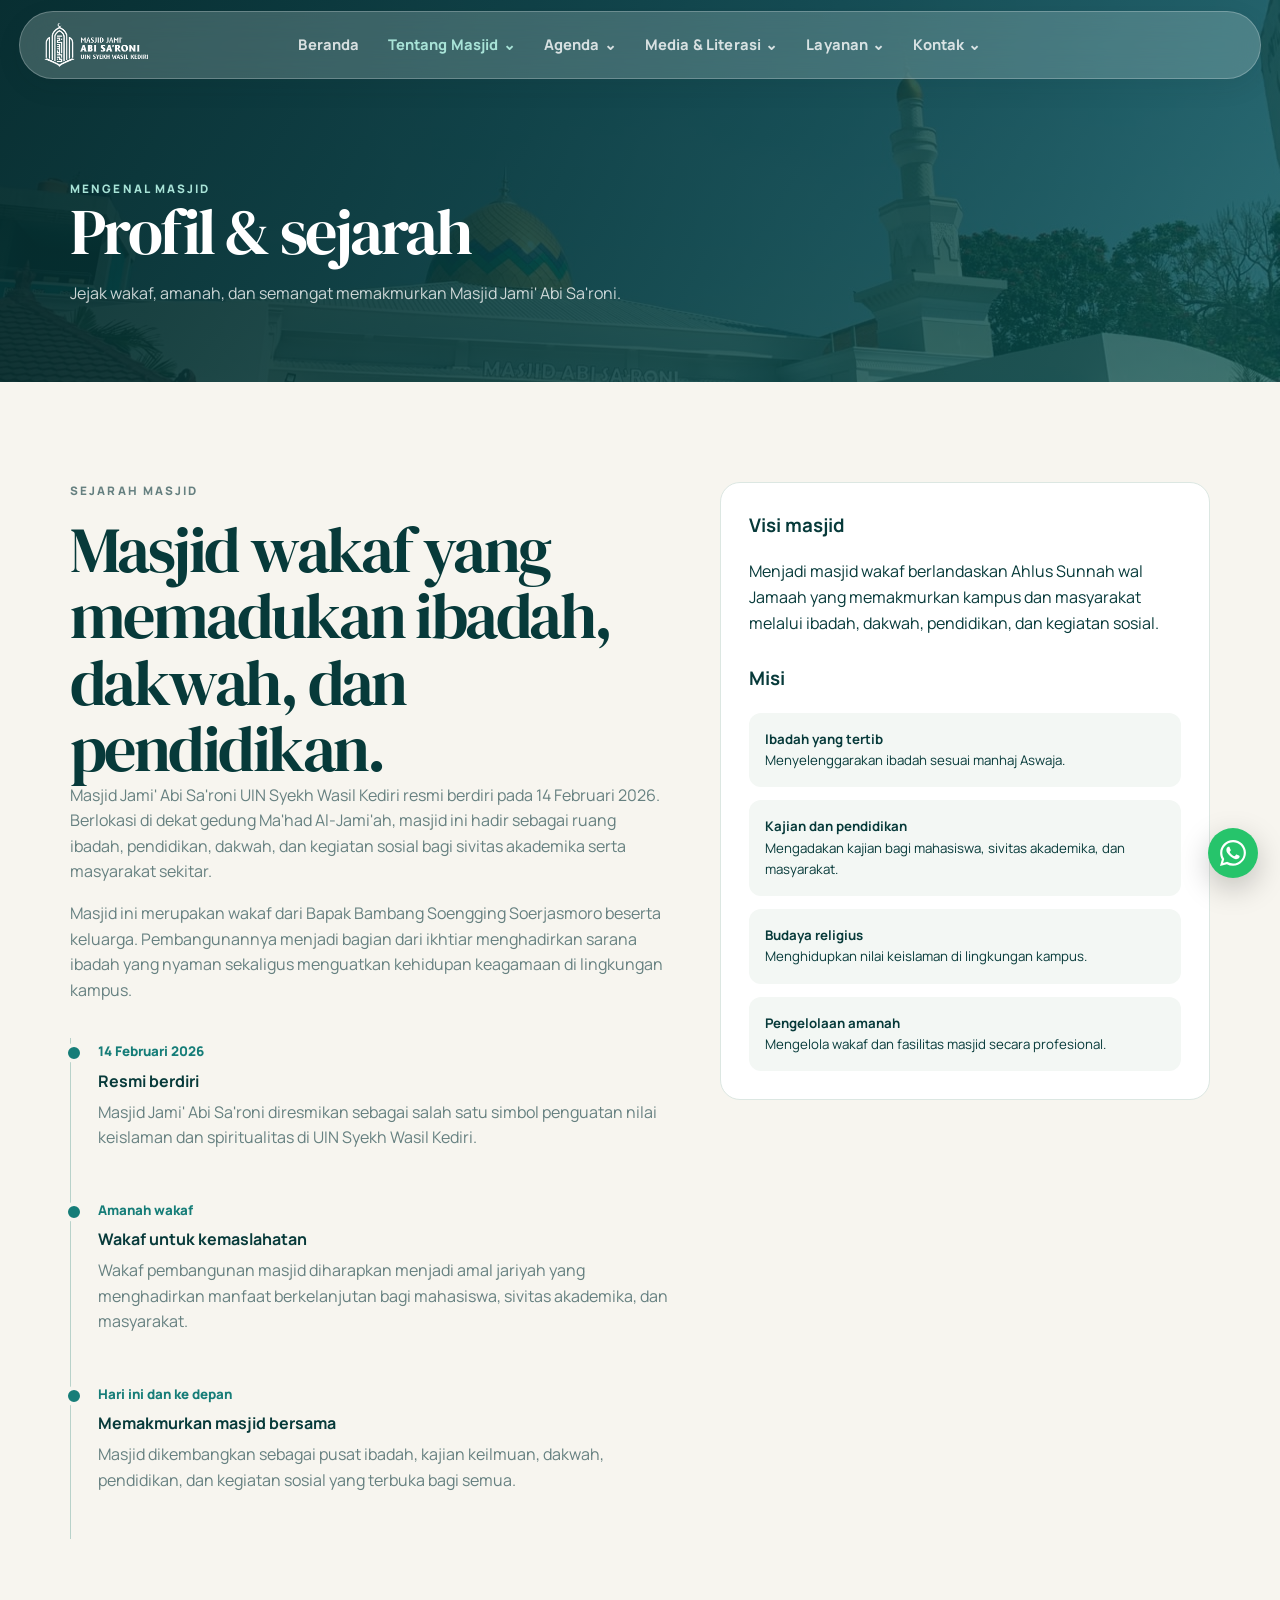
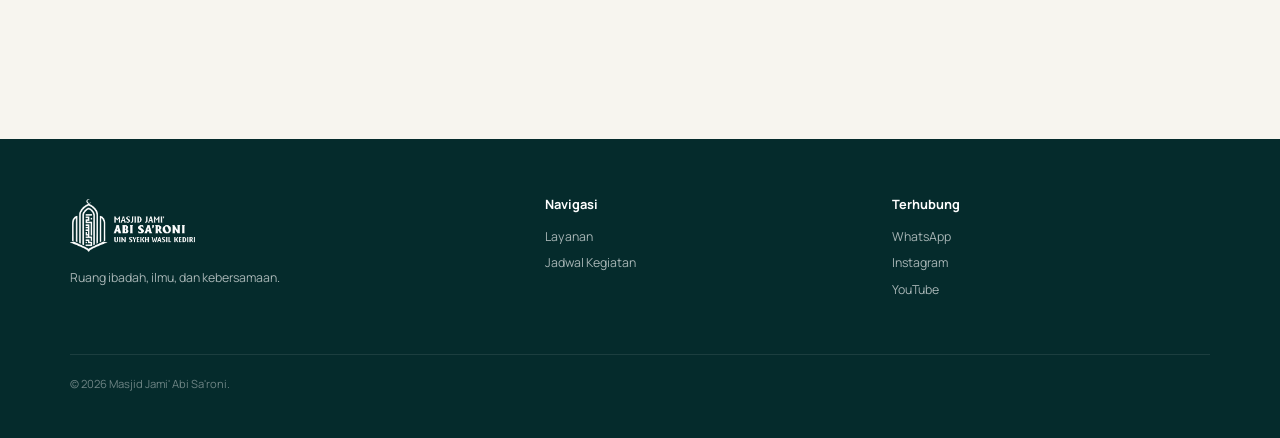
==== commit d85c2475: "revisi profil html" ====
--- a/profil.html
+++ b/profil.html
@@ -11,7 +11,7 @@
   <main>
     <section class="page-hero"><div class="container"><p class="eyebrow">Mengenal masjid</p><h1 class="title">Profil &amp; sejarah</h1><p>Jejak wakaf, amanah, dan semangat memakmurkan Masjid Jami' Abi Sa'roni.</p></div></section>
     <section class="section"><div class="container content-grid"><div class="prose">
-      <p class="eyebrow">Sejarah Masjid</p><h2 class="title">Masjid wakaf yang memadukan ibadah,.</h2>
+      <p class="eyebrow">Sejarah Masjid</p><h2 class="title">Masjid wakaf yang memadukan ibadah, dakwah, dan pendidikan.</h2>
       <p>Masjid Jami' Abi Sa'roni UIN Syekh Wasil Kediri resmi berdiri pada 14 Februari 2026. Berlokasi di dekat gedung Ma'had Al-Jami'ah, masjid ini hadir sebagai ruang ibadah, pendidikan, dakwah, dan kegiatan sosial bagi sivitas akademika serta masyarakat sekitar.</p>
       <p>Masjid ini merupakan wakaf dari Bapak Bambang Soengging Soerjasmoro beserta keluarga. Pembangunannya menjadi bagian dari ikhtiar menghadirkan sarana ibadah yang nyaman sekaligus menguatkan kehidupan keagamaan di lingkungan kampus.</p>
       <div class="timeline">
